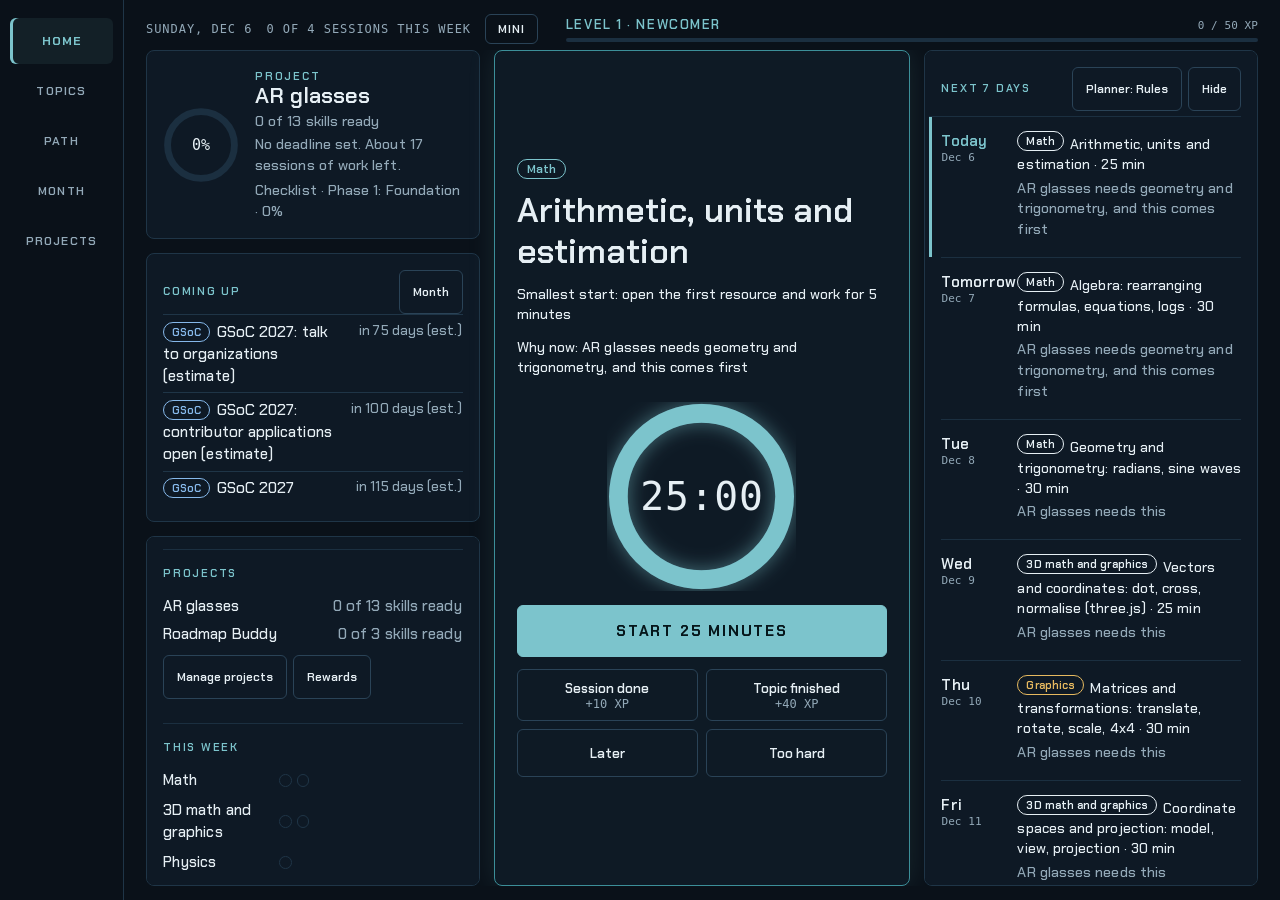
==== public/index.html @ 9a9ff7ab "Layout Update" ====
<!doctype html>
<html lang="en">
<head>
<meta charset="utf-8">
<meta name="viewport" content="width=device-width, initial-scale=1, viewport-fit=cover">
<meta name="theme-color" content="#101a22">
<link rel="manifest" href="manifest.json">
<link rel="icon" href="icon.svg">
<title>Roadmap Buddy</title>
<style>
:root{--bg:#eef2f4;--ink:#14202b;--mute:#5d6f7c;--line:#cfd9df;--accent:#1f6f78;--accent-ink:#fff;--track:#d9e3e8;--card:#f8fafb;color-scheme:light}
@media (prefers-color-scheme:dark){:root:not([data-theme="light"]){--bg:#101a22;--ink:#e6edf1;--mute:#8fa2b0;--line:#2a3b49;--accent:#7cc4cc;--accent-ink:#0b1318;--track:#223240;--card:#15212b;color-scheme:dark}}
*{box-sizing:border-box}
[hidden]{display:none!important}
html,body{height:100%;margin:0}
body{background:var(--bg);color:var(--ink);font:16px/1.45 system-ui,-apple-system,"Segoe UI",Roboto,sans-serif;padding:env(safe-area-inset-top,0) 0 env(safe-area-inset-bottom,0)}
main{max-width:30rem;margin:0 auto;padding:1rem 1.25rem 6rem;display:flex;flex-direction:column;min-height:100%}
.top{display:flex;justify-content:space-between;align-items:baseline;color:var(--mute);font-size:.9rem}
.muted{color:var(--mute)}
.bar{height:.55rem;border-radius:1rem;background:var(--track);overflow:hidden}
.bar i{display:block;height:100%;background:var(--accent);border-radius:1rem;transition:width .6s ease}
.hud{margin:.6rem 0 .2rem}
.hl{display:flex;justify-content:space-between;align-items:baseline;margin-bottom:.35rem}
.hl b{font-weight:650}
.hl span{color:var(--mute);font-size:.85rem;font-variant-numeric:tabular-nums}
.bnav{position:fixed;left:0;right:0;bottom:0;z-index:5;display:grid;grid-template-columns:repeat(5,minmax(0,1fr));gap:.2rem;padding:.4rem .5rem calc(.4rem + env(safe-area-inset-bottom,0px));background:var(--bg);border-top:1px solid var(--line)}
.bnav button{min-height:2.9rem;font-size:.78rem;padding:.4rem .1rem;border-radius:.8rem;color:var(--mute);white-space:nowrap;overflow:hidden;border-color:transparent}
.bnav button[aria-selected="true"]{background:var(--accent);color:var(--accent-ink);font-weight:600}
#v-home{flex:1;display:flex;flex-direction:column}
.goal{display:grid;grid-template-columns:auto 1fr;gap:.9rem;align-items:center}
.gring{position:relative;width:4.8rem;height:4.8rem}
.gring svg{width:100%;height:100%;transform:rotate(-90deg)}
.gring circle{fill:none;stroke-width:9}.gring .bg{stroke:var(--track)}.gring .fg{stroke:var(--accent);stroke-linecap:round}
.gring b{position:absolute;inset:0;display:grid;place-items:center;font-size:.95rem;font-variant-numeric:tabular-nums}
.goal h2{margin:0 0 .15rem;font-size:1.1rem}
.goal .sub{margin:.1rem 0}
.nx{padding:1rem}
.nx .focus{flex:none;padding:.2rem 0 0;justify-content:flex-start}
.nx h1{font-size:1.5rem}
.nx .ring{width:7rem;height:7rem;margin:0 auto 1rem}
.nx .ring .t{font-size:1.4rem}
.nx .hint{margin:0 0 .8rem}
.nx .why{margin:-.4rem 0 1rem}
.strip-h{display:flex;align-items:center;justify-content:space-between;gap:.5rem;margin-bottom:.3rem}
.strip-h h2{margin:0}
.strip-h .acts{margin:0}
.sd{display:grid;grid-template-columns:4.4rem 1fr;gap:.2rem .6rem;padding:.65rem 0;border-top:1px solid var(--line)}
.sd .dl{font-size:.82rem;color:var(--mute);font-variant-numeric:tabular-nums}
.sd .dl b{display:block;color:var(--ink);font-size:.95rem}
.sd.today .dl b{color:var(--accent)}
.sd .ev2{font-size:.88rem;margin-bottom:.15rem}
.tm{color:var(--mute);font-variant-numeric:tabular-nums;margin-right:.35rem}
.tskl{font-size:.92rem}
.sd .chip{max-width:9.5rem;overflow:hidden;text-overflow:ellipsis;white-space:nowrap}
.tskl .chip{vertical-align:-2px}
.focus{flex:1;display:flex;flex-direction:column;justify-content:center;padding:1.5rem 0}
.track{color:var(--accent);font-weight:600;margin:0 0 .5rem}
h1{font:600 1.9rem/1.2 Georgia,"Iowan Old Style","Times New Roman",serif;margin:0 0 .75rem}
h2{font-size:.95rem;font-weight:600;margin:0 0 .6rem}
.hint{color:var(--mute);margin:0 0 1.5rem}
.ring{position:relative;width:11rem;height:11rem;margin:0 auto 1.5rem}
.ring svg{width:100%;height:100%;transform:rotate(-90deg)}
.ring circle{fill:none;stroke-width:10}
.ring .bg{stroke:var(--track)}
.ring .fg{stroke:var(--accent);stroke-linecap:round;transition:stroke-dashoffset 1s linear}
.ring .t{position:absolute;inset:0;display:grid;place-items:center;font:600 2rem system-ui,sans-serif;font-variant-numeric:tabular-nums}
button{font:inherit;color:var(--ink);background:transparent;border:1.5px solid var(--line);border-radius:.9rem;padding:.8rem 1rem;min-height:3rem;cursor:pointer}
button:focus-visible,summary:focus-visible{outline:3px solid var(--accent);outline-offset:2px}
button.main{background:var(--accent);color:var(--accent-ink);border-color:var(--accent);font-weight:600;width:100%;font-size:1.1rem;min-height:3.4rem}
button small{display:block;font-size:.75rem;color:var(--mute)}
.row{display:grid;grid-template-columns:1fr 1fr;gap:.5rem;margin-top:.75rem}
.why{color:var(--mute);font-size:.9rem;margin:-.9rem 0 1.25rem}
.proj,.week{border-top:1px solid var(--line);padding:1rem 0;margin-top:.5rem}
.p-row{display:flex;justify-content:space-between;gap:1rem;padding:.2rem 0;font-size:.95rem}
.p-row span:last-child{color:var(--mute)}
.t-row{display:flex;align-items:center;gap:.75rem;padding:.25rem 0}
.t-row .n{width:6.5rem;font-size:.95rem}
.dots{display:flex;gap:.3rem}
.dot{width:.8rem;height:.8rem;border-radius:50%;border:1.5px solid var(--line)}
.dot.on{background:var(--accent);border-color:var(--accent)}
.foot{display:flex;gap:.5rem;margin-top:1.25rem}
.foot button{flex:1;font-size:.85rem;min-height:2.5rem;color:var(--mute)}
.msg{color:var(--mute);text-align:center;padding:1rem}
/* roadmap */
.jour{background:var(--card);border:1px solid var(--line);border-radius:1rem;padding:1rem;margin:.4rem 0 .8rem}
.jour p{margin:.1rem 0 .6rem}
details.lad{border:1px solid var(--line);border-radius:1rem;margin:.5rem 0;background:var(--card)}
details.lad summary{list-style:none;cursor:pointer;padding:.8rem 1rem;display:grid;grid-template-columns:1fr auto;gap:.3rem .75rem;align-items:center;min-height:3rem}
details.lad summary::-webkit-details-marker{display:none}
details.lad summary .bar{grid-column:1/3}
.ln{font-weight:600}
.lc{color:var(--mute);font-size:.85rem;font-variant-numeric:tabular-nums}
.tp{display:grid;grid-template-columns:1.4rem 1fr;gap:.2rem .5rem;padding:.65rem 1rem;border-top:1px solid var(--line)}
.tp .ic{color:var(--mute);text-align:center}
.tp.done .ic,.tp.ready .ic{color:var(--accent);font-weight:700}
.tp.done .tt{color:var(--mute);text-decoration:line-through}
.tp.locked{opacity:.75}
.tt{font-size:.95rem}
.sub{font-size:.8rem;color:var(--mute)}
.acts{display:flex;gap:.4rem;margin-top:.4rem}
.mini{min-height:2.75rem;padding:.3rem .8rem;font-size:.85rem;border-radius:.7rem}
.mini.go{background:var(--accent);color:var(--accent-ink);border-color:var(--accent);font-weight:600}
/* rewards */
.card{background:var(--card);border:1px solid var(--line);border-radius:1rem;padding:1rem;margin:.5rem 0}
.big{font:600 2.2rem/1.1 Georgia,"Times New Roman",serif}
.stats{display:grid;grid-template-columns:repeat(3,1fr);gap:.5rem;text-align:center}
.stats b{display:block;font-size:1.4rem;font-variant-numeric:tabular-nums}
.stats span{font-size:.8rem;color:var(--mute)}
.badges{list-style:none;margin:0;padding:0;display:grid;grid-template-columns:1fr 1fr;gap:.5rem}
.badges li{border:1.5px solid var(--line);border-radius:.9rem;padding:.7rem .8rem;font-size:.9rem;background:var(--card)}
.badges li b{display:block;font-size:.92rem}
.badges li span{color:var(--mute);font-size:.78rem}
.badges li.on{border-color:var(--accent)}
.badges li.on b::before{content:"\2713  ";color:var(--accent)}
.badges li.off{opacity:.65}
#toast{position:fixed;left:50%;bottom:calc(5rem + env(safe-area-inset-bottom,0px));transform:translate(-50%,2rem);max-width:min(26rem,92vw);background:var(--ink);color:var(--bg);padding:.8rem 1.1rem;border-radius:.9rem;font-size:.92rem;opacity:0;pointer-events:none;transition:opacity .3s,transform .3s;text-align:center}
#toast.show{opacity:1;transform:translate(-50%,0)}
/* path */
:root{--c-sys:#2a6db5;--c-gfx:#a86a00;--c-sec:#b83a2c;--c-ai:#8a3fa8}
@media (prefers-color-scheme:dark){:root:not([data-theme="light"]){--c-sys:#86b8ea;--c-gfx:#e6b95f;--c-sec:#f2958a;--c-ai:#cfa3e6}}
.chip{display:inline-block;font-size:.72rem;font-weight:600;padding:.05rem .45rem;border-radius:.6rem;border:1px solid currentColor;margin-right:.4rem;vertical-align:1px}
.c-sys{color:var(--c-sys)}.c-gfx{color:var(--c-gfx)}.c-sec{color:var(--c-sec)}.c-ai{color:var(--c-ai)}
.tracks{display:grid;grid-template-columns:1fr 1fr;gap:.5rem;margin:.5rem 0}
.tk{border:1px solid var(--line);border-left-width:4px;border-radius:.9rem;padding:.65rem .75rem;background:var(--card);display:flex;flex-direction:column;gap:.25rem}
.tk b{font-size:.95rem}
.tk span{font-size:.78rem}
.t-sys{border-left-color:var(--c-sys)}.t-gfx{border-left-color:var(--c-gfx)}.t-sec{border-left-color:var(--c-sec)}.t-ai{border-left-color:var(--c-ai)}
.core{text-align:center;font-weight:600;border:1.5px dashed var(--accent);border-radius:.9rem;padding:.7rem;margin:.1rem 0 .9rem;font-size:.92rem}
.stb{margin:.1rem 1rem .6rem;font-size:.88rem}
.sec-h{font-size:.72rem;letter-spacing:.06em;text-transform:uppercase;color:var(--mute);padding:.6rem 1rem .2rem;border-top:1px solid var(--line)}
.tp.ms .ic{color:var(--mute)}
.tp.ms.done .ic{color:var(--accent);font-weight:700}
.cal .p-row{padding:.5rem 1rem;border-top:1px solid var(--line)}
.note{font-size:.82rem;margin:.5rem .2rem}
.card{border:1.5px solid var(--line);border-radius:1rem;padding:1rem;margin:.75rem 0}
.card h3{margin:0 0 .3rem;font-size:1.05rem}
.sub{color:var(--mute);font-size:.9rem;margin:.2rem 0}
.prow{display:flex;flex-wrap:wrap;gap:.5rem;margin-top:.75rem}
.prow button{flex:1;min-width:5.5rem;min-height:2.6rem;font-size:.9rem}
.pills{display:flex;flex-wrap:wrap;gap:.4rem;margin:.4rem 0}
.pill{min-height:2.2rem;padding:.3rem .7rem;font-size:.85rem;border-radius:999px}
.pill.on{background:var(--accent);color:var(--accent-ink);border-color:var(--accent)}
#v-projects label{display:block;margin:.6rem 0;font-size:.9rem;color:var(--mute)}
#v-projects input,#v-projects select,#v-projects textarea{display:block;width:100%;font:inherit;color:var(--ink);background:transparent;border:1.5px solid var(--line);border-radius:.7rem;padding:.6rem .7rem;margin-top:.25rem}
#v-projects button.main{margin-top:.75rem}
/* calendar */
.k-deadline{color:var(--accent)}.k-milestone,.k-personal{color:var(--mute)}.k-hackathon{color:var(--c-gfx)}.k-ctf{color:var(--c-sec)}.k-contest{color:var(--c-ai)}.k-gsoc,.k-internship{color:var(--c-sys)}
.calh{display:grid;grid-template-columns:auto 1fr auto auto;gap:.35rem;align-items:center;margin:.4rem 0 .6rem}
.calh h2{margin:0;text-align:center;font-size:.95rem}
.calh .mini{min-width:2.75rem}
.cal-g{display:grid;grid-template-columns:repeat(7,minmax(0,1fr));gap:2px}
.cal-w{text-align:center;font-size:.7rem;color:var(--mute);padding:.2rem 0}
.cd{min-height:2.9rem;padding:.2rem 0;border-radius:.6rem;border:1.5px solid transparent;display:flex;flex-direction:column;align-items:center;gap:.15rem;background:transparent}
.cd[aria-pressed="true"]{border-color:var(--accent);background:var(--card)}
.cd .dn{display:grid;place-items:center;width:1.6rem;height:1.6rem;border-radius:50%;font-size:.85rem;font-variant-numeric:tabular-nums}
.cd.today .dn{background:var(--accent);color:var(--accent-ink);font-weight:600}
.kds{display:flex;gap:2px;min-height:.4rem}
.kd{width:.4rem;height:.4rem;border-radius:50%;background:currentColor;display:block}
.legend{margin:.6rem 0 0}
.ev{border-top:1px solid var(--line);padding:.7rem 0}
.ev .tt{font-size:.95rem}
.ev .acts{flex-wrap:wrap}
details.evn{margin-top:.2rem;font-size:.82rem;color:var(--mute)}
details.evn summary{cursor:pointer;min-height:1.6rem}
#v-calendar label{display:block;margin:.6rem 0;font-size:.9rem;color:var(--mute)}
#v-calendar input,#v-calendar select,#v-calendar textarea{display:block;width:100%;font:inherit;color:var(--ink);background:transparent;border:1.5px solid var(--line);border-radius:.7rem;padding:.6rem .7rem;margin-top:.25rem}
#v-calendar button.main{margin-top:.75rem}
@media (prefers-reduced-motion:reduce){.ring .fg,.bar i,#toast{transition:none}}
/* skin v3: colour, depth, tiles, icons */
:root{--bg:#e8eff2;--card:#fff;--warm:#e0902f;--sh:0 1px 2px rgba(20,32,43,.06),0 10px 28px -14px rgba(20,32,43,.3)}
@media (prefers-color-scheme:dark){:root:not([data-theme="light"]){--bg:#0d1620;--card:#16232e;--line:#2a3d4c;--warm:#f0b866;--sh:0 1px 2px rgba(0,0,0,.4),0 12px 30px -14px rgba(0,0,0,.75)}}
body{background:radial-gradient(120% 55% at 50% -8%,color-mix(in srgb,var(--accent) 16%,transparent),transparent 62%) fixed,var(--bg)}
.card,details.lad,.jour,.tk{background:var(--card);border:1px solid var(--line);border-radius:1.25rem;box-shadow:var(--sh)}
.card{padding:1.1rem;margin:.7rem 0}
.hud{background:var(--card);border:1px solid var(--line);border-radius:1rem;padding:.7rem .9rem;box-shadow:var(--sh)}
.bar{height:.6rem}.bar i{background:linear-gradient(90deg,var(--accent),var(--warm))}
.top{font-size:.85rem;letter-spacing:.01em}
.goal{padding:1.1rem}
.goal .gring .fg{filter:drop-shadow(0 0 4px color-mix(in srgb,var(--accent) 55%,transparent))}
.goal h2{font-size:1.15rem}
.nx{background:linear-gradient(180deg,color-mix(in srgb,var(--accent) 11%,var(--card)),var(--card) 55%);border-color:color-mix(in srgb,var(--accent) 35%,var(--line))}
.track{display:inline-block;font-size:.72rem;letter-spacing:.06em;text-transform:uppercase;background:color-mix(in srgb,var(--accent) 14%,transparent);padding:.25rem .65rem;border-radius:999px;margin:0 0 .7rem}
.nx h1{font-size:1.55rem}
.nx .ring .fg{filter:drop-shadow(0 0 5px color-mix(in srgb,var(--accent) 50%,transparent))}
.ring .t{font-size:2.2rem;letter-spacing:-.01em}
.nx .why{background:color-mix(in srgb,var(--warm) 12%,transparent);border-radius:.7rem;padding:.45rem .7rem;color:var(--ink);margin:0 0 1.1rem}
button{background:color-mix(in srgb,var(--ink) 4%,var(--card));border-color:var(--line)}
button.main{background:linear-gradient(180deg,color-mix(in srgb,var(--accent) 88%,#fff),var(--accent));box-shadow:0 8px 18px -8px color-mix(in srgb,var(--accent) 80%,transparent);border-color:transparent}
.mini.go{background:var(--accent)}
#rst{margin-top:.5rem;width:100%;min-height:2.4rem;color:var(--mute)}
.row button{border-radius:1rem;min-height:3.6rem}
.row #ok{background:color-mix(in srgb,var(--accent) 12%,var(--card));border-color:color-mix(in srgb,var(--accent) 40%,var(--line))}
.chip{background:color-mix(in srgb,currentColor 13%,transparent);border-color:transparent}
.sd{border-top:0;margin:.2rem 0;padding:.6rem .7rem;border-radius:.9rem;background:color-mix(in srgb,var(--ink) 3%,transparent)}
.sd.today{background:color-mix(in srgb,var(--accent) 12%,transparent)}
.tp{border-top-color:color-mix(in srgb,var(--line) 70%,transparent)}
details.lad summary{padding:.9rem 1.1rem}
.bnav{background:color-mix(in srgb,var(--bg) 82%,transparent);backdrop-filter:blur(14px);-webkit-backdrop-filter:blur(14px);border-top:1px solid var(--line);padding:.35rem .5rem calc(.35rem + env(safe-area-inset-bottom,0px))}
.bnav button{display:flex;flex-direction:column;align-items:center;justify-content:center;gap:.15rem;min-height:3.3rem;font-size:.7rem;background:transparent;border-color:transparent;border-radius:1rem}
.bnav svg{width:1.35rem;height:1.35rem;fill:none;stroke:currentColor;stroke-width:1.8;stroke-linecap:round;stroke-linejoin:round}
.bnav button[aria-selected="true"]{background:color-mix(in srgb,var(--accent) 16%,transparent);color:var(--accent);font-weight:650}
@media (prefers-reduced-motion:no-preference){button{transition:transform .12s ease,background .2s}button:active{transform:scale(.97)}}
@media (max-width:24rem){.bnav button{font-size:.66rem}}
.sd{grid-template-columns:5rem 1fr}
</style>
</head>
<body>
<main>
  <div class="top"><span id="date"></span><span id="count"></span></div>
  <section class="hud" aria-label="Level and XP">
    <div class="hl"><b id="lv"></b><span id="xp"></span></div>
    <div class="bar"><i id="xpb" style="width:0"></i></div>
  </section>
  <div id="v-home" role="tabpanel">
    <section class="card goal" id="goal" aria-label="Goal"></section>
    <section class="card nx" aria-label="Next step"><div class="focus" id="focus" aria-live="polite"></div></section>
    <section class="card" id="strip" aria-label="Next 7 days"></section>
    <details class="lad" id="more">
      <summary><span class="ln">Projects, this week and tools</span><span class="lc">open</span></summary>
      <div style="padding:0 1rem 1rem">
        <section class="proj"><h2>Projects</h2><div id="proj"></div><div class="acts"><button class="mini" id="goProj">Manage projects</button></div></section>
        <section class="week"><h2>This week</h2><div id="week"></div>
          <div class="foot"><button id="copy">Copy dev log</button><button id="reset">Reset data</button></div>
        </section>
      </div>
    </details>
  </div>
  <div id="v-projects" role="tabpanel" hidden></div>
  <div id="v-calendar" role="tabpanel" hidden></div>
  <div id="v-path" role="tabpanel" hidden></div>
  <div id="v-roadmap" role="tabpanel" hidden></div>
  <div id="v-rewards" role="tabpanel" hidden></div>
</main>
<nav class="bnav" role="tablist" aria-label="Views">
  <button role="tab" data-v="home" aria-selected="true"><svg viewBox="0 0 24 24" aria-hidden="true"><path d="M3 10.5 12 3l9 7.5V20a1 1 0 0 1-1 1h-5v-6H9v6H4a1 1 0 0 1-1-1z"/></svg><span>Home</span></button>
  <button role="tab" data-v="roadmap" aria-selected="false"><svg viewBox="0 0 24 24" aria-hidden="true"><path d="M8 6h13M8 12h13M8 18h13M3 6h.01M3 12h.01M3 18h.01"/></svg><span>Topics</span></button>
  <button role="tab" data-v="path" aria-selected="false"><svg viewBox="0 0 24 24" aria-hidden="true"><path d="M4 22V4M4 4h13l-2 4 2 4H4"/></svg><span>Path</span></button>
  <button role="tab" data-v="calendar" aria-selected="false"><svg viewBox="0 0 24 24" aria-hidden="true"><path d="M3 5h18v16H3zM3 10h18M8 3v4M16 3v4"/></svg><span>Month</span></button>
  <button role="tab" data-v="rewards" aria-selected="false"><svg viewBox="0 0 24 24" aria-hidden="true"><path d="M12 3l2.7 5.6 6.1.9-4.4 4.3 1 6.1L12 17l-5.4 2.9 1-6.1L3.2 9.5l6.1-.9z"/></svg><span>Rewards</span></button>
</nav>
<div id="toast" role="status" aria-live="polite"></div>
<script>
const KEY='buddy.v2', DAY=864e5, FILES=['data/skills.json','data/projects.json','data/events.json'];
const GOAL=4;                                   // sessions per week that count as a goal week
const XP={session:10,tiny:5,topic:40};
const TITLES=['Newcomer','Apprentice','Builder','Maker','Engineer','Architect','Master'];
let D=null, P=null, S=load(), cur=null, timer=null, idx={}, msIdx={}, view='home', openL=new Set(), openS=null, toastT=null, trOf={};

function blank(){return{done:{},later:{},last:{},log:[],pin:null,badges:{},lvl:1,ms:{},projects:[],focus:null,events:[],evDate:{},planner:'rules',hideStrip:false,goal:null,tm:null}}
function load(){try{return Object.assign(blank(),JSON.parse(localStorage.getItem(KEY)||'{}'))}catch(e){return blank()}}
function save(){try{localStorage.setItem(KEY,JSON.stringify(S))}catch(e){}}
const $=id=>document.getElementById(id);
function el(t,c,x){const e=document.createElement(t);if(c)e.className=c;if(x!=null)e.textContent=x;return e}
function bar(f){const b=el('div','bar'),i=el('i');i.style.width=Math.round(Math.max(0,Math.min(1,f))*100)+'%';b.append(i);return b}
const isDone=id=>!!S.done[id];
const ready=n=>(n.needs||[]).every(isDone);
function build(){idx={};for(const l of D.ladders)for(const n of l.nodes){n.lad=l;idx[n.id]=n}
  msIdx={};if(P)for(const m of P.milestones)msIdx[m.id]=m;trOf={};if(P)for(const st of P.stages)for(const t of st.topics)trOf[t.id]=t.tr}

/* ---------- weeks ---------- */
function wkStart(ts){const d=new Date(ts);d.setHours(0,0,0,0);d.setDate(d.getDate()-(d.getDay()+6)%7);return d.getTime()}
const weekStart=()=>wkStart(Date.now());
function prevWeek(w){const d=new Date(w);d.setDate(d.getDate()-7);return d.getTime()}
function weekCount(lid){const w=weekStart();return S.log.filter(l=>l.lad===lid&&l.ts>=w).length}
function closure(id,seen=new Set()){if(seen.has(id)||!idx[id])return seen;seen.add(id);(idx[id].needs||[]).forEach(p=>closure(p,seen));return seen}
function firstOpen(lad){return lad.nodes.find(n=>!isDone(n.id)&&ready(n)&&!(S.later[n.id]>Date.now()))}

/* ---------- gamification (all derived from the log, nothing extra to lose) ---------- */
function stats(){
  let xp=0,tiny=0,topics=0;const lads=new Set(),weeks={};
  for(const l of S.log){
    xp+=l.k==='topic'?XP.topic:l.k==='tiny'?XP.tiny:XP.session;
    if(l.k==='topic')topics++;
    if(l.k==='tiny')tiny++;
    lads.add(l.lad);
    const w=wkStart(l.ts);weeks[w]=(weeks[w]||0)+1;
  }
  let msDone=0;for(const id in S.ms){if(msIdx[id]){xp+=msIdx[id].xp;msDone++}}   // milestone XP is derived too
  const lvl=Math.floor(Math.sqrt(xp/50))+1, base=50*(lvl-1)**2, next=50*lvl**2;
  let w=weekStart(),streak=0;
  if((weeks[w]||0)>=GOAL)streak=1;           // this week counts once reached; missing it so far breaks nothing
  w=prevWeek(w);
  while((weeks[w]||0)>=GOAL){streak++;w=prevWeek(w)}
  return{xp,lvl,base,next,frac:(xp-base)/(next-base),sess:S.log.length,tiny,topics,msDone,ladsUsed:lads.size,
    goalWeeks:Object.values(weeks).filter(v=>v>=GOAL).length,streak,thisWeek:weeks[weekStart()]||0};
}
const title=l=>TITLES[Math.min(l-1,TITLES.length-1)];
function allBadges(){
  const B=[
    {id:'first',n:'First step',d:'Log your first session',f:s=>s.sess>=1},
    {id:'tiny',n:'Small start counts',d:'Finish a 5-minute tiny step',f:s=>s.tiny>=1},
    {id:'s10',n:'Ten sessions',d:'Log 10 sessions',f:s=>s.sess>=10},
    {id:'s50',n:'Fifty sessions',d:'Log 50 sessions',f:s=>s.sess>=50},
    {id:'t1',n:'Topic cleared',d:'Finish a topic',f:s=>s.topics>=1},
    {id:'t10',n:'Ten topics',d:'Finish 10 topics',f:s=>s.topics>=10},
    {id:'t25',n:'Twenty-five topics',d:'Finish 25 topics',f:s=>s.topics>=25},
    {id:'wk1',n:'Goal week',d:'Log '+GOAL+' sessions in one week',f:s=>s.goalWeeks>=1},
    {id:'wk4',n:'Four in a row',d:'Hit the weekly goal 4 weeks running',f:s=>s.streak>=4},
    {id:'explore',n:'Explorer',d:'Log sessions in 5 different ladders',f:s=>s.ladsUsed>=5}
  ];
  for(const l of D.ladders)B.push({id:'mast-'+l.id,n:l.name+' mastered',d:'Finish every topic in '+l.name,f:()=>l.nodes.every(n=>isDone(n.id))});
  if(P){
    B.push({id:'ms1',n:'First milestone',d:'Claim a milestone on the Path',f:s=>s.msDone>=1});
    B.push({id:'ms10',n:'Ten milestones',d:'Claim 10 milestones',f:s=>s.msDone>=10});
    B.push({id:'conv',n:'Converger',d:'Finish a quest in all four tracks',f:()=>P.tracks.every(t=>P.stages.some(s=>s.topics.some(x=>x.tr===t.id&&isDone(x.id))))});
    for(const s of P.stages)B.push({id:'stage-'+s.id,n:s.name+' cleared',d:'Finish every quest in '+s.name,f:()=>s.topics.every(t=>isDone(t.id))});
    for(const m of P.milestones)if(m.boss){const sg=P.stages.find(x=>x.id===m.stage);B.push({id:'boss-'+m.id,n:'Boss beaten: '+(sg?sg.name:m.stage),d:m.t.replace(/^Boss: /,''),f:()=>!!S.ms[m.id]})}
  }
  return B;
}
// Awards new badges and level-ups. silent=true on first load so old progress does not pop toasts.
function check(silent){
  const st=stats(),msgs=[];let changed=false;
  const fresh=allBadges().filter(b=>b.f(st)&&!S.badges[b.id]);
  for(const b of fresh){S.badges[b.id]=Date.now();changed=true}
  if(st.lvl>S.lvl){if(!silent)msgs.push('Level up! Level '+st.lvl+', '+title(st.lvl));S.lvl=st.lvl;changed=true}
  if(!silent&&fresh.length)msgs.push('Badge: '+fresh.map(b=>b.n).join(', '));
  if(changed)save();
  if(msgs.length)toast(msgs.join('  ·  '));
}
function toast(m){const t=$('toast');t.textContent=m;t.classList.add('show');clearTimeout(toastT);toastT=setTimeout(()=>t.classList.remove('show'),4000)}

/* ---------- planner ---------- */
// Sums three pressures per task: project need, event deadline, ladder floor (nothing starves).
function pick(o){
  o=o||{};const now=Date.now(), sc={}, why={};
  if(S.pin&&idx[S.pin]&&!isDone(S.pin)&&ready(idx[S.pin])){const n=idx[S.pin];return{n,lad:n.lad,why:'You chose this from the roadmap'}}
  const add=(id,s,w)=>{sc[id]=(sc[id]||0)+s;(why[id]=why[id]||[]).push([s,w])};
  const fp=focusP();
  for(const p of allProjects()){   // file projects and projects made in the app; their skills and whole ladders both pull
    if(p.status==='paused')continue;
    const f=fp?(fp.id===p.id?1:.25):1, best={};
    needsOf(p).forEach((nid,i)=>{
      if(isDone(nid)||!idx[nid])return;
      const base=p.priority*p.priority*Math.max(10-i,2);
      for(const c of closure(nid)){
        if(isDone(c)||!ready(idx[c]))continue;
        const s=c===nid?base:base*.9;
        if(!best[c]||best[c].s<s)best[c]={s,w:c===nid?p.name+' needs this':p.name+' needs '+short(idx[nid]).toLowerCase()+', and this comes first'};
      }
    });
    for(const c in best)add(c,best[c].s*f,best[c].w);
  }
  for(const p of S.projects){   // tasks of projects made in the app
    if(p.status==='paused')continue;
    const f=fp?(fp.id===p.id?1:.25):1, t=ptNodes(p).find(n=>!isDone(n.id)&&!(S.later[n.id]>now));
    if(!t)continue;
    const dl=daysTo(p.deadline);
    add(t.id,p.priority*p.priority*12*f+(dl!=null?Math.max(0,20-dl)*.5*f:0),p.name+(fp&&fp.id===p.id?' is your focus project':' is one of your projects')+(dl!=null?(dl>=0?', due in '+dl+' days':', past its date'):''));
  }
  for(const e of D.events){
    const ed=evDate(e);if(!ed)continue;
    const days=Math.max((new Date(ed)-now)/DAY,3);
    if(days>180)continue;
    const u=(e.weight||0)*300/days;if(!u)continue;
    for(const t of (e.prep||[])){
      const ids=idx[t]?[t]:[(D.ladders.find(l=>l.id===t)||{nodes:[]}).nodes.find(n=>!isDone(n.id)&&ready(n))?.id].filter(Boolean);
      for(const nid of ids)for(const c of closure(nid))if(!isDone(c)&&ready(idx[c]))add(c,u,e.name+' in '+Math.round(days)+' days');
    }
  }
  for(const l of D.ladders){
    const n=firstOpen(l);if(!n)continue;
    const gap=Math.max(0,(l.floor-weekCount(l.id))/l.floor);
    const idle=Math.min((now-(S.last[l.id]||0))/DAY,7);
    add(n.id,gap*6+idle*.4,'keeps '+l.name+' moving this week');
  }
  let best=null;
  for(const id in sc){
    if(S.later[id]>now)continue;
    const cn=idx[id]||PT[id];if(o.maxMin&&cn&&(cn.min||25)>o.maxMin)continue;
    if(!best||sc[id]>best.s)best={id,s:sc[id]};
  }
  if(!best)return null;
  const n=idx[best.id]||PT[best.id], reasons=why[best.id].sort((a,b)=>b[0]-a[0]).slice(0,2).map(r=>r[1]);
  return {n,lad:n.lad,why:reasons.join('; ')};
}

/* ---------- rendering ---------- */
function renderHud(){
  const st=stats();
  $('date').textContent=new Date().toLocaleDateString(undefined,{weekday:'long',day:'numeric',month:'short'});
  $('count').textContent=st.thisWeek+' of '+GOAL+' sessions this week';
  $('lv').textContent='Level '+st.lvl+' · '+title(st.lvl);
  $('xp').textContent=(st.xp-st.base)+' / '+(st.next-st.base)+' XP';
  $('xpb').style.width=Math.round(st.frac*100)+'%';
}
function render(){
  if(!D)return;
  const f=$('focus');f.textContent='';
  cur=pickToday();
  if(!cur){f.innerHTML='<p class="msg">Nothing is ready. Everything is done or snoozed. Add skills in skills.json.</p>'}
  else{
    const n=cur.n, lad=cur.lad||n.lad||{id:'misc',name:'Next step'}, mins=n.min||25;
    f.innerHTML=`<p class="track"></p><h1></h1><p class="hint"></p><p class="why"></p>
    <div class="ring"><svg viewBox="0 0 100 100"><circle class="bg" cx="50" cy="50" r="44"/><circle class="fg" id="fg" cx="50" cy="50" r="44" stroke-dasharray="276.46" stroke-dashoffset="0"/></svg><div class="t" id="clock"></div></div>
    <button class="main" id="go">Start ${mins} minutes</button>
    <button class="mini" id="rst" hidden>Start over</button>
    <div class="row"><button id="ok">Session done<small>+${XP.session} XP</small></button><button id="fin">Topic finished<small>+${XP.topic} XP</small></button><button id="later">Later</button><button id="hard">Too hard</button></div>`;
    f.querySelector('.track').textContent=lad.name+(n.pt?' · project task':lad.sample?' (sample tasks)':'');
    f.querySelector('h1').textContent=n.t;
    f.querySelector('.hint').textContent='Smallest start: '+(n.tiny||'open the first resource and work for 5 minutes');
    f.querySelector('.why').textContent='Why now: '+cur.why;
    timerUI(n.id,mins*60);
    if(n.pt)$('fin').firstChild.textContent='Task finished';
    $('go').onclick=()=>timerGo(n.id,mins*60);
    $('ok').onclick=()=>finish('session');
    $('fin').onclick=()=>finish('topic');
    $('later').onclick=()=>{S.later[n.id]=Date.now()+DAY;if(S.pin===n.id)S.pin=null;S.tm=null;save();stop();render()};
    $('hard').onclick=()=>{stop();S.tm=null;save();$('go').textContent='Start 5 minutes';$('go').onclick=()=>timerGo(n.id,300);setClock(300,300);$('rst').hidden=true;
      $('ok').textContent='Tiny step done · +'+XP.tiny+' XP';$('ok').onclick=()=>finish('tiny');$('fin').style.display='none'};
  }
  const pj=$('proj');pj.textContent='';
  for(const p of allProjects()){
    const pr=projProg(p),r=el('div','p-row');
    r.append(el('span',null,p.name+(S.focus===p.id?' ★':'')+(p.status==='paused'?' (paused)':'')),el('span',null,pr.d+' of '+pr.tot+' '+pr.unit));
    pj.appendChild(r);
  }
  const wk=$('week');wk.textContent='';
  for(const l of D.ladders){
    const c=weekCount(l.id),r=el('div','t-row');
    r.append(el('span','n',l.name));
    const d=el('span','dots');
    for(let i=0;i<l.floor;i++)d.appendChild(el('span','dot'+(i<c?' on':'')));
    r.append(d);wk.appendChild(r);
  }
  renderGoal();renderStrip();
}
function short(n){const a=n.t.split(':')[0];if(!/^(Stage|Phase) \d+/.test(a))return a;const b=(n.t.split(':')[1]||a).trim();return b.length>42?b.slice(0,40)+'…':b}
function trChip(id){const t=P&&P.tracks.find(x=>x.id===id);return el('span','chip c-'+id,t?t.name:id)}
function topicRow(n,o){
  o=o||{};
  const st=isDone(n.id)?'done':ready(n)?'ready':'locked';
  const r=el('div','tp '+st);
  r.append(el('span','ic',st==='done'?'✓':st==='ready'?'●':'○'));
  const b=el('div','tb');
  b.append(el('div','tt',n.t));
  const unmet=(n.needs||[]).filter(x=>!isDone(x)).map(x=>idx[x]?short(idx[x]):x);
  const sub=el('div','sub');
  if(o.tr)sub.append(trChip(o.tr));
  sub.append(document.createTextNode(st==='locked'?'Needs: '+unmet.join(', '):(n.min||25)+' min'+(st==='done'?' · done':'')));
  b.append(sub);
  if(o.res)b.append(el('div','sub','Study: '+o.res));
  if(st==='ready'){
    const a=el('div','acts');
    const go=el('button','mini go','Do now');go.onclick=()=>{S.pin=n.id;save();setView('today');render()};
    const dn=el('button','mini','Mark done');dn.setAttribute('aria-label','Mark '+n.t+' as already done');
    dn.onclick=()=>{S.done[n.id]=Date.now();if(S.pin===n.id)S.pin=null;save();check(true);renderAll()};
    a.append(go,dn);b.append(a);
  }else if(st==='done'){
    const a=el('div','acts'),u=el('button','mini','Undo');u.setAttribute('aria-label','Mark '+n.t+' as not done');
    u.onclick=()=>{delete S.done[n.id];save();renderAll()};a.append(u);b.append(a);
  }
  r.append(b);return r;
}
function renderRoadmap(){
  const root=$('v-roadmap');root.textContent='';
  const all=D.ladders.flatMap(l=>l.nodes), d=all.filter(n=>isDone(n.id)).length;
  const j=el('div','jour');
  j.append(el('h2',null,'The whole journey'),
    el('p','muted',d+' of '+all.length+' topics done · '+Math.round(100*d/all.length)+'%  ·  '+D.ladders.length+' ladders, no deadlines, just order'),
    bar(d/all.length));
  root.append(j);
  for(const l of D.ladders){
    const nd=l.nodes.filter(n=>isDone(n.id)).length;
    const det=el('details','lad');det.open=openL.has(l.id);
    det.addEventListener('toggle',()=>{det.open?openL.add(l.id):openL.delete(l.id)});
    const sm=el('summary');sm.append(el('span','ln',l.name),el('span','lc',nd+' / '+l.nodes.length),bar(nd/l.nodes.length));
    det.append(sm);
    for(const n of l.nodes)det.append(topicRow(n));
    root.append(det);
  }
}
/* ---------- path: the whole six-stage picture, no years ---------- */
function stageStats(s){
  const q=s.topics.length,qd=s.topics.filter(t=>isDone(t.id)).length;
  const ms=P.milestones.filter(m=>m.stage===s.id),md=ms.filter(m=>S.ms[m.id]).length;
  return{q,qd,ms,md,all:(qd+md)/Math.max(1,q+ms.length),need:Math.ceil(P.bossUnlock*q-1e-9)-qd};
}
function msRow(m,x){
  const on=!!S.ms[m.id],locked=!!m.boss&&!on&&x.need>0;
  const r=el('div','tp ms '+(on?'done':locked?'locked':'ready'));
  r.append(el('span','ic',on?'★':locked?'○':'☆'));
  const b=el('div','tb');
  b.append(el('div','tt',m.t));
  b.append(el('div','sub',(m.boss?'Boss':'Milestone')+' · '+m.xp+' XP'+(m.note?' · '+m.note:'')+(locked?' · unlocks after '+x.need+' more quest'+(x.need===1?'':'s')+' in this phase':'')));
  if(!locked){
    const a=el('div','acts'),bt=el('button','mini'+(on?'':' go'),on?'Undo':'Claim +'+m.xp+' XP');
    bt.setAttribute('aria-label',(on?'Unclaim: ':'Claim: ')+m.t);
    bt.onclick=()=>on?unclaim(m):claim(m);
    a.append(bt);b.append(a);
  }
  r.append(b);return r;
}
function claim(m){
  S.ms[m.id]=Date.now();save();
  const before=Object.keys(S.badges).length,lv0=S.lvl;
  check(false);
  if(Object.keys(S.badges).length===before&&S.lvl===lv0)toast('+'+m.xp+' XP · '+(m.boss?'Boss beaten':'Milestone claimed'));
  renderAll();
}
function unclaim(m){delete S.ms[m.id];save();renderAll()}
function renderPath(){
  const root=$('v-path');root.textContent='';
  if(!P){root.append(el('p','msg','Path data is missing. Check that path.json is in the repo.'));return}
  const ss=P.stages.map(s=>({s,x:stageStats(s)}));
  const q=ss.reduce((a,o)=>a+o.x.q,0),qd=ss.reduce((a,o)=>a+o.x.qd,0),m=P.milestones.length,md=ss.reduce((a,o)=>a+o.x.md,0);
  const h=el('div','jour');
  h.append(el('h2',null,P.title),el('p','muted',P.blurb),
    el('p','muted',qd+' of '+q+' quests · '+md+' of '+m+' milestones · '+Math.round(100*(qd+md)/(q+m))+'%'),bar((qd+md)/(q+m)));
  root.append(h);
  const tg=el('div','tracks');
  for(const t of P.tracks){
    const tops=P.stages.flatMap(s=>s.topics).filter(x=>x.tr===t.id),d=tops.filter(x=>isDone(x.id)).length;
    const c=el('div','tk t-'+t.id);
    c.append(el('b',null,t.name),el('span','muted',t.desc),el('span','lc',d+' / '+tops.length+' quests'),bar(tops.length?d/tops.length:0));
    tg.append(c);
  }
  root.append(tg,el('div','core','All four tracks feed one core: '+P.core));
  if(openS===null){
    const c=ss.find(o=>o.x.qd<o.x.q||o.x.md<o.x.ms.length)||ss[ss.length-1];
    openS=new Set([c.s.id]);
  }
  ss.forEach(({s,x},i)=>{
    const det=el('details','lad');det.open=openS.has(s.id);
    det.addEventListener('toggle',()=>{det.open?openS.add(s.id):openS.delete(s.id)});
    const sm=el('summary');
    sm.append(el('span','ln','Phase '+(i+1)+' · '+s.name),el('span','lc',x.qd+'/'+x.q+' quests · '+x.md+'/'+x.ms.length+' milestones'),bar(x.all));
    det.append(sm,el('p','muted stb',s.blurb),el('div','sec-h','Quests'));
    for(const t of s.topics){const n=idx[t.id];if(n)det.append(topicRow(n,t))}
    det.append(el('div','sec-h','Milestones'));
    for(const mm of x.ms)det.append(msRow(mm,x));
    root.append(det);
  });
  if(P.calendar&&P.calendar.length){
    const d=el('details','lad cal'),sm=el('summary');
    sm.append(el('span','ln','Season calendar'),el('span','lc','check each event site'));
    d.append(sm);
    for(const c of P.calendar){const r=el('div','p-row');r.append(el('span',null,c.m),el('span',null,c.t));d.append(r)}
    root.append(d);
  }
  root.append(el('p','muted note','A locked quest shows what it needs. The Topics tab lists every prerequisite. Bosses unlock at '+Math.round(P.bossUnlock*100)+'% of a phase.'));
}
function renderRewards(){
  const root=$('v-rewards');root.textContent='';
  const st=stats();
  const lv=el('div','card');
  lv.append(el('p','muted','Level'),el('div','big',String(st.lvl)),el('p',null,title(st.lvl)),bar(st.frac),
    el('p','muted',(st.next-st.xp)+' XP to level '+(st.lvl+1)+'. Session '+XP.session+' XP, tiny step '+XP.tiny+' XP, finished topic '+XP.topic+' XP.'));
  root.append(lv);
  const wk=el('div','card');
  wk.append(el('h2',null,'Weekly goal: '+GOAL+' sessions'));
  const dots=el('div','dots');for(let i=0;i<GOAL;i++)dots.append(el('span','dot'+(i<st.thisWeek?' on':'')));
  wk.append(dots,el('p','muted',st.streak?st.streak+' goal week'+(st.streak>1?'s':'')+' in a row. A slow week pauses the count; it never erases your XP or badges.':'Reach '+GOAL+' sessions this week to start a run. Missing a day costs nothing.'));
  root.append(wk);
  const sg=el('div','card stats');
  for(const [v,l] of [[st.xp,'XP'],[st.sess,'sessions'],[st.topics,'topics finished']]){const c=el('div');c.append(el('b',null,String(v)),el('span',null,l));sg.append(c)}
  root.append(sg);
  const bh=el('h2',null,'Badges');bh.style.margin='1rem 0 .5rem';root.append(bh);
  const ul=el('ul','badges');
  for(const b of allBadges()){
    const on=!!S.badges[b.id],li=el('li',on?'on':'off');
    li.append(el('b',null,b.n),el('span',null,b.d));ul.append(li);
  }
  root.append(ul);
}
/* ---------- projects made in the app (P1) ---------- */
const PT={}, TPL={
 web:['Define the scope and who it is for','Sketch the screens on paper','Build the first working version','Test it with one real person','Publish it and write a short post'],
 hardware:['Write the requirements and a parts list','Sketch the circuit or the design','Build a breadboard or CAD prototype','Test it and record measurements','Document it with photos and a README'],
 game:['Write the one-page idea','Build a playable core loop','Add one level or challenge','Playtest with a friend','Publish a build and a post'],
 security:['Pick the target or the event','Set up the lab and tools','Work through the main challenges','Write up what you learned','Publish the write-up'],
 research:['Write the question in one sentence','Read three key sources and take notes','Run the experiment or analysis','Write the first draft','Share it and ask for feedback'],
 other:['Write what done looks like','Break it into three steps','Do the first step','Review and adjust','Finish and show it']};
let pf=null;
function needsOf(p){const out=(p.needs||[]).filter(x=>idx[x]);for(const lid of p.ladders||[]){const l=D.ladders.find(x=>x.id===lid);if(l)for(const n of l.nodes)if(!out.includes(n.id))out.push(n.id)}return out}
function projProg(p){const own=!p.file,tasks=own?(p.tasks||[]):[],nd=needsOf(p),d=tasks.filter(t=>isDone('pt:'+p.id+':'+t.id)).length+nd.filter(isDone).length;return{d,tot:tasks.length+nd.length,unit:tasks.length&&nd.length?'items done':tasks.length?'tasks done':'skills ready'}}
function allProjects(){return (D?D.projects:[]).map(p=>Object.assign({status:'active'},p,{file:true})).concat(S.projects)}
function focusP(){return allProjects().find(p=>p.id===S.focus&&p.status!=='paused')||null}
function daysTo(d){if(!d)return null;const t=new Date();t.setHours(0,0,0,0);return Math.round((new Date(d+'T00:00:00')-t)/DAY)}
function ptNodes(p){return(p.tasks||[]).map(t=>{const id='pt:'+p.id+':'+t.id,n=PT[id]=PT[id]||{};return Object.assign(n,{id,t:t.t,min:t.min||25,needs:[],pt:p.id,tiny:'Open the project and work on this for 5 minutes',lad:{id:'proj',name:p.name,floor:0,nodes:[]}})})}
function openForm(p){pf=p?{id:p.id,name:p.name,goal:p.goal||'',done:p.done||'',deadline:p.deadline||'',priority:p.priority,type:p.type||'web',needs:(p.needs||[]).slice(),ladders:(p.ladders||[]).slice(),tasks:(p.tasks||[]).map(t=>t.t).join('\n')}:{id:null,name:'',goal:'',done:'',deadline:'',priority:2,type:'web',needs:[],ladders:[],tasks:''};renderProjects();window.scrollTo(0,0)}
function saveForm(){
  const f=pf;if(!f.name.trim()){toast('Give the project a name first');return}
  let p=S.projects.find(x=>x.id===f.id);
  if(!p){p={id:'u'+Date.now().toString(36),status:'active',tasks:[]};S.projects.push(p);if(!focusP())S.focus=p.id}
  const old=p.tasks||[],lines=f.tasks.split('\n').map(s=>s.trim()).filter(Boolean);
  Object.assign(p,{name:f.name.trim(),goal:f.goal.trim(),done:f.done.trim(),deadline:f.deadline||'',priority:+f.priority,type:f.type,needs:f.needs.slice(),ladders:(f.ladders||[]).slice()});
  p.tasks=lines.map((t,i)=>old.find(x=>x.t===t)||{id:'t'+Date.now().toString(36)+i,t});
  pf=null;save();renderAll();
}
function skillPicker(){
  const box=el('div'),sel=el('div','pills'),res=el('div','pills'),q=el('input'),ls=el('select');
  ls.setAttribute('aria-label','Add a whole ladder');const o0=el('option',null,'Add a whole ladder…');o0.value='';ls.append(o0);
  for(const l of D.ladders){const o=el('option',null,l.name+' ('+l.nodes.length+' topics)'+((S.ladders||[]).some(x=>x.id===l.id)?' · imported':''));o.value=l.id;ls.append(o)}
  ls.onchange=()=>{if(ls.value&&!pf.ladders.includes(ls.value))pf.ladders.push(ls.value);ls.value='';draw()};q.type='search';q.placeholder='Search topics, e.g. quaternion, I2C, pointers';
  const draw=()=>{
    sel.textContent='';res.textContent='';
    for(const lid of pf.ladders){const l=D.ladders.find(x=>x.id===lid);if(!l)continue;const b=el('button','pill on',l.name+' (all topics) ×');b.type='button';b.onclick=()=>{pf.ladders=pf.ladders.filter(x=>x!==lid);draw()};sel.append(b)}
    for(const id of pf.needs){const n=idx[id];if(!n)continue;const b=el('button','pill on',short(n)+' ×');b.type='button';b.onclick=()=>{pf.needs=pf.needs.filter(x=>x!==id);draw()};sel.append(b)}
    const s=q.value.trim().toLowerCase();if(s.length<2)return;let k=0;
    for(const l of D.ladders)for(const n of l.nodes){if(k>=8)break;if(pf.needs.includes(n.id)||!n.t.toLowerCase().includes(s))continue;const b=el('button','pill',short(n)+' · '+l.name);b.type='button';b.onclick=()=>{pf.needs.push(n.id);q.value='';draw()};res.append(b);k++}
  };
  q.oninput=draw;box.append(sel,ls,q,res);draw();return box;
}
function projectForm(){
  const f=pf,w=el('div','card');
  const inp=(label,key,type,ph)=>{const l=el('label',null,label),i=el(type==='area'?'textarea':'input');if(type!=='area')i.type=type||'text';else i.rows=6;i.value=f[key];if(ph)i.placeholder=ph;i.oninput=()=>{f[key]=i.value};l.append(i);w.append(l);return i};
  w.append(el('h3',null,f.id?'Edit project':'New project'));
  inp('Name','name','text','e.g. AR glasses');inp('One-line goal','goal','text');inp('Done looks like (the proof)','done','text','e.g. a repo with a demo video');inp('Deadline (optional)','deadline','date');
  const pl=el('label',null,'Priority'),ps=el('select');for(const [v,t] of [[3,'3 · highest'],[2,'2 · normal'],[1,'1 · low']]){const o=el('option',null,t);o.value=v;ps.append(o)}ps.value=f.priority;ps.onchange=()=>{f.priority=+ps.value};pl.append(ps);w.append(pl);
  const tl=el('label',null,'Type'),ts=el('select');for(const k of Object.keys(TPL)){const o=el('option',null,k);o.value=k;ts.append(o)}ts.value=f.type;ts.onchange=()=>{f.type=ts.value};tl.append(ts);w.append(tl);
  const ta=inp('Tasks (one per line)','tasks','area');
  const gb=el('button',null,'Fill tasks from the type');gb.type='button';gb.onclick=()=>{f.tasks=TPL[f.type].join('\n');ta.value=f.tasks};w.append(gb);
  w.append(el('p','sub','Skills this project needs (optional). The planner pulls in whatever must come first.'),skillPicker());
  const row=el('div','prow'),sv=el('button','main','Save'),cn=el('button',null,'Cancel');sv.onclick=saveForm;cn.onclick=()=>{pf=null;renderProjects()};row.append(sv,cn);w.append(row);
  return w;
}
function exportP(){
  const j=JSON.stringify({buddy:'projects',v:1,focus:S.focus,projects:S.projects,events:S.events,evDate:S.evDate,done:Object.fromEntries(Object.entries(S.done).filter(([k])=>k.startsWith('pt:')))},null,1);
  try{navigator.clipboard.writeText(j)}catch(e){}
  const a=document.createElement('a');a.href=URL.createObjectURL(new Blob([j],{type:'application/json'}));a.download='buddy-projects.json';document.body.append(a);a.click();a.remove();toast('Exported projects and events to buddy-projects.json');
}
function importP(txt){
  try{const j=JSON.parse(txt);if(!Array.isArray(j.projects))throw 0;
    for(const p of j.projects){if(!p.id||!p.name)continue;const i=S.projects.findIndex(x=>x.id===p.id);if(i<0)S.projects.push(p);else S.projects[i]=p}
    let ne=0;for(const e of Array.isArray(j.events)?j.events:[]){if(!e||!e.id||!e.name||!/^\d{4}-\d{2}-\d{2}$/.test(e.date||''))continue;const i=S.events.findIndex(x=>x.id===e.id);if(i<0)S.events.push(e);else S.events[i]=e;ne++}
    if(j.evDate&&typeof j.evDate==='object')for(const k in j.evDate)if(/^\d{4}-\d{2}-\d{2}$/.test(j.evDate[k]))S.evDate[k]=j.evDate[k];
    Object.assign(S.done,j.done||{});if(j.focus&&!focusP())S.focus=j.focus;save();renderAll();toast('Imported '+j.projects.length+' projects'+(ne?' and '+ne+' events':''));
  }catch(e){toast('That file is not a Buddy projects export')}
}
function renderProjects(){
  const v=$('v-projects');v.textContent='';
  const fp=focusP();
  v.append(el('p','hint',fp?'Focus: '+fp.name+'. Today follows it first; other projects wait.':'No focus project yet. Add one, or tap Focus on a project.'));
  if(pf){v.append(projectForm());return}
  for(const p of allProjects()){
    const own=!p.file,pr=projProg(p),tot=pr.tot,d=pr.d,dl=daysTo(p.deadline),card=el('div','card');
    card.append(el('h3',null,p.name+(S.focus===p.id?' ★':'')+(p.status==='paused'?' (paused)':'')));
    if(p.goal)card.append(el('p','sub',p.goal));
    if(p.done)card.append(el('p','sub','Done looks like: '+p.done));
    card.append(el('p','sub','Priority '+p.priority+(p.type?' · '+p.type:'')+(dl!=null?' · '+(dl>=0?'due in '+dl+' days':'past its date ('+p.deadline+')'):'')+' · '+d+' of '+tot+' '+pr.unit),bar(tot?d/tot:0));
    const row=el('div','prow'),fb=el('button',null,S.focus===p.id?'Unfocus':'Focus');fb.onclick=()=>{S.focus=S.focus===p.id?null:p.id;save();renderAll()};row.append(fb);
    if(own){
      const eb=el('button',null,'Edit'),pb=el('button',null,p.status==='paused'?'Resume':'Pause'),xb=el('button',null,'Delete');
      eb.onclick=()=>openForm(p);pb.onclick=()=>{p.status=p.status==='paused'?'active':'paused';save();renderAll()};
      xb.onclick=()=>{if(confirm('Delete '+p.name+'?')){S.projects=S.projects.filter(x=>x!==p);if(S.focus===p.id)S.focus=null;save();renderAll()}};
      row.append(eb,pb,xb);
    }
    card.append(row);v.append(card);
  }
  const add=el('button','main','Add a project');add.onclick=()=>openForm(null);v.append(add);
  const io=el('div','prow'),ex=el('button',null,'Export projects'),im=el('button',null,'Import projects'),fi=el('input');
  fi.type='file';fi.accept='application/json,.json';fi.hidden=true;ex.onclick=exportP;im.onclick=()=>fi.click();fi.onchange=()=>{const f=fi.files[0];if(f)f.text().then(importP)};
  io.append(ex,im,fi);v.append(io);
}

/* ---------- calendar (P3) ---------- */
const EVT={deadline:'Deadline',milestone:'Milestone',hackathon:'Hackathon',ctf:'CTF',contest:'Contest',gsoc:'GSoC',internship:'Internship',personal:'Personal'};
const EV_USER=Object.keys(EVT).filter(k=>k!=='deadline');
const ISO=/^\d{4}-\d{2}-\d{2}$/, TIME=/^\d{2}:\d{2}$/;
const pad2=n=>String(n).padStart(2,'0');
const ymd=d=>d.getFullYear()+'-'+pad2(d.getMonth()+1)+'-'+pad2(d.getDate());
const fmt=(s,o)=>new Date(s+'T00:00:00').toLocaleDateString(undefined,o||{day:'numeric',month:'short',year:'numeric'});
let calV=(()=>{const n=new Date();return{y:n.getFullYear(),m:n.getMonth()}})(), selDay=ymd(new Date()), ef=null, dEdit=null;
function evDate(e){return S.evDate[e.id]||e.date||''}
const endOf=it=>it.end&&it.end>=it.date?it.end:it.date;
const onDay=(items,ds)=>items.filter(it=>it.date&&it.date<=ds&&ds<=endOf(it));
function calItems(){
  const out=[];
  for(const p of allProjects())if(p.deadline)out.push({k:'deadline',name:p.name+' due',date:p.deadline,pid:p.id,paused:p.status==='paused'});
  for(const e of D.events){const mine=!!S.evDate[e.id];out.push({k:EVT[e.type]?e.type:'personal',name:e.name,date:evDate(e),fid:e.id,note:e.note,est:!!e.est&&!mine,mine,base:e.date||'',time:e.time||'',etime:e.etime||'',auto:!!e.auto})}
  for(const e of S.events)out.push({k:EVT[e.type]?e.type:'personal',name:e.name,date:e.date,end:e.end||'',time:e.time||'',etime:e.etime||'',uid:e.id,note:e.note});
  return out;
}
function when(it){
  const a=it.date,b=endOf(it),dl=daysTo(a),de=daysTo(b);
  let t=a===b?fmt(a):fmt(a,{day:'numeric',month:'short'})+' to '+fmt(b);
  if(de<0)return t+' · earlier';
  if(dl>1)return t+' · in '+dl+' days';
  if(dl===1)return t+' · tomorrow';
  return t+(a===b?' · today':' · on now');
}
function refreshToday(){if(!timer)render()}
function calRow(it){
  const r=el('div','ev'),h=el('div','tt');
  h.append(el('span','chip k-'+it.k,EVT[it.k]),document.createTextNode(it.name+(it.paused?' (paused)':'')));
  r.append(h);
  r.append(el('div','sub',it.date?when(it)+(it.time?' · '+it.time+(it.etime?'–'+it.etime:''):'')+(it.est?' · estimated':'')+(it.mine?' · your date':''):'No date yet'));
  if(it.note){const d=el('details','evn');d.append(el('summary',null,'Note'),el('div',null,it.note));r.append(d)}
  const a=el('div','acts');
  if(it.uid){
    const e=S.events.find(x=>x.id===it.uid);
    const eb=el('button','mini','Edit'),xb=el('button','mini','Delete');
    eb.setAttribute('aria-label','Edit '+it.name);xb.setAttribute('aria-label','Delete '+it.name);
    eb.onclick=()=>openEv(e);
    xb.onclick=()=>{if(confirm('Delete '+it.name+'?')){S.events=S.events.filter(x=>x.id!==it.uid);save();renderCalendar()}};
    a.append(eb,xb);
  }else if(it.fid&&!it.auto){
    if(dEdit===it.fid){
      const i=el('input');i.type='date';i.value=it.date;i.setAttribute('aria-label','Date for '+it.name);
      const sv=el('button','mini go','Save date'),cn=el('button','mini','Cancel');
      sv.onclick=()=>{if(!ISO.test(i.value)){toast('Pick a date first');return}S.evDate[it.fid]=i.value;dEdit=null;save();renderCalendar();refreshToday()};
      cn.onclick=()=>{dEdit=null;renderCalendar()};
      r.append(i);a.append(sv,cn);
      if(it.mine){const rv=el('button','mini',it.base?'Use the file date':'Clear date');rv.onclick=()=>{delete S.evDate[it.fid];dEdit=null;save();renderCalendar();refreshToday()};a.append(rv)}
    }else{
      const b=el('button','mini',it.date?'Change date':'Set date');b.setAttribute('aria-label',(it.date?'Change date of ':'Set date of ')+it.name);
      b.onclick=()=>{dEdit=it.fid;renderCalendar('#v-calendar input[type=date]')};a.append(b);
    }
  }else if(it.pid){
    const b=el('button','mini','Open project');b.onclick=()=>setView('projects');a.append(b);
  }
  if(a.childNodes.length)r.append(a);
  return r;
}
function openEv(e){
  ef=e?{id:e.id,name:e.name,type:e.type,date:e.date,end:e.end||'',time:e.time||'',etime:e.etime||'',note:e.note||''}
     :{id:null,name:'',type:'hackathon',date:(selDay&&selDay.slice(0,7)===calV.y+'-'+pad2(calV.m+1))?selDay:ymd(new Date()),end:'',time:'',etime:'',note:''};
  renderCalendar();window.scrollTo(0,0);
}
function saveEv(){
  const f=ef;
  if(!f.name.trim()){toast('Give the event a name first');return}
  if(!ISO.test(f.date)){toast('Pick a start date');return}
  if(f.end&&(!ISO.test(f.end)||f.end<f.date)){toast('The end date is before the start date');return}
  let e=S.events.find(x=>x.id===f.id);
  if(!e){e={id:'e'+Date.now().toString(36)};S.events.push(e)}
  Object.assign(e,{name:f.name.trim(),type:f.type,date:f.date,end:f.end||'',time:TIME.test(f.time||'')?f.time:'',etime:TIME.test(f.etime||'')?f.etime:'',note:f.note.trim()});
  const d=new Date(f.date+'T00:00:00');calV={y:d.getFullYear(),m:d.getMonth()};selDay=f.date;
  ef=null;save();renderCalendar();
}
function eventForm(){
  const f=ef,w=el('div','card');
  const inp=(label,key,type,ph)=>{const l=el('label',null,label),i=el(type==='area'?'textarea':'input');if(type!=='area')i.type=type||'text';else i.rows=3;i.value=f[key];if(ph)i.placeholder=ph;i.oninput=()=>{f[key]=i.value};l.append(i);w.append(l);return i};
  w.append(el('h3',null,f.id?'Edit event':'New event'));
  inp('Name','name','text','e.g. Hackathon at the college');
  const tl=el('label',null,'Type'),ts=el('select');for(const k of EV_USER){const o=el('option',null,EVT[k]);o.value=k;ts.append(o)}ts.value=f.type;ts.onchange=()=>{f.type=ts.value};tl.append(ts);w.append(tl);
  inp('Starts','date','date');inp('Time (optional)','time','time');inp('Ends at (optional)','etime','time');inp('Ends on (optional, for events over several days)','end','date');inp('Note (optional)','note','area');
  w.append(el('p','sub','Project deadlines appear here by themselves. Set them on the Projects tab.'));
  const row=el('div','prow'),sv=el('button','main','Save'),cn=el('button',null,'Cancel');sv.onclick=saveEv;cn.onclick=()=>{ef=null;renderCalendar()};row.append(sv,cn);w.append(row);
  return w;
}
function renderCalendar(foc){
  const v=$('v-calendar');v.textContent='';
  if(ef){v.append(eventForm());return}
  const items=calItems(),today=ymd(new Date()),{y,m}=calV,ym=y+'-'+pad2(m+1);
  const head=el('div','calh'),pv=el('button','mini','‹'),nx=el('button','mini','›'),td=el('button','mini','Today');
  pv.setAttribute('aria-label','Previous month');nx.setAttribute('aria-label','Next month');pv.dataset.nav='prev';nx.dataset.nav='next';
  pv.onclick=()=>{calV=m?{y,m:m-1}:{y:y-1,m:11};renderCalendar('[data-nav=prev]')};
  nx.onclick=()=>{calV=m<11?{y,m:m+1}:{y:y+1,m:0};renderCalendar('[data-nav=next]')};
  td.onclick=()=>{const n=new Date();calV={y:n.getFullYear(),m:n.getMonth()};selDay=today;renderCalendar()};
  head.append(pv,el('h2',null,new Date(y,m,1).toLocaleDateString(undefined,{month:'long',year:'numeric'})),td,nx);
  v.append(head);
  const g=el('div','cal-g');
  for(const d of ['Mon','Tue','Wed','Thu','Fri','Sat','Sun'])g.append(el('div','cal-w',d));
  const first=(new Date(y,m,1).getDay()+6)%7,n=new Date(y,m+1,0).getDate();
  for(let i=0;i<first;i++)g.append(el('div'));
  for(let d=1;d<=n;d++){
    const ds=ym+'-'+pad2(d),on=onDay(items,ds),b=el('button','cd'+(ds===today?' today':''));
    b.type='button';b.dataset.d=ds;b.setAttribute('aria-pressed',String(ds===selDay));
    b.setAttribute('aria-label',fmt(ds,{weekday:'long',day:'numeric',month:'long'})+(on.length?', '+on.length+(on.length===1?' item':' items'):''));
    const dots=el('span','kds');for(const it of on.slice(0,3))dots.append(el('i','kd k-'+it.k));
    b.append(el('span','dn',String(d)),dots);
    b.onclick=()=>{selDay=ds;renderCalendar('.cd[data-d="'+ds+'"]')};
    g.append(b);
  }
  v.append(g);
  const kinds=[...new Set(items.filter(it=>it.date&&it.date.slice(0,7)<=ym&&ym<=endOf(it).slice(0,7)).map(it=>it.k))];
  if(kinds.length){const lg=el('div','legend');for(const k of kinds)lg.append(el('span','chip k-'+k,EVT[k]));v.append(lg)}
  const sel=el('section','proj');
  if(selDay&&selDay.slice(0,7)===ym){
    sel.append(el('h2',null,fmt(selDay,{weekday:'long',day:'numeric',month:'long'})));
    const on=onDay(items,selDay);
    if(on.length)for(const it of on)sel.append(calRow(it));else sel.append(el('p','muted','Nothing on this day.'));
  }else sel.append(el('p','muted','Tap a day to see what is on it.'));
  v.append(sel);
  const up=items.filter(it=>it.date&&daysTo(endOf(it))>=0).sort((a,b)=>a.date.localeCompare(b.date)||a.name.localeCompare(b.name));
  const ag=el('section','proj');ag.append(el('h2',null,'Coming up'));
  if(!up.length)ag.append(el('p','muted','Nothing coming up. Add an event, or give a project a deadline.'));
  for(const it of up.slice(0,20))ag.append(calRow(it));
  if(up.length>20)ag.append(el('p','muted note','and '+(up.length-20)+' more later'));
  v.append(ag);
  const nd=items.filter(it=>!it.date);
  if(nd.length){const s2=el('section','proj');s2.append(el('h2',null,'Needs a date'));for(const it of nd)s2.append(calRow(it));v.append(s2)}
  const add=el('button','main','Add an event');add.onclick=()=>openEv(null);v.append(add);
  const pj=el('button',null,'Projects');pj.type='button';pj.style.marginTop='.6rem';pj.style.width='100%';pj.onclick=()=>setView('projects');v.append(pj);
  if(foc){const t=v.querySelector(foc);if(t)t.focus({preventScroll:true})}
}

/* ---------- main screen: goal, next step, 7 days ---------- */
function addDays(ds,n){const d=new Date(ds+'T00:00:00');d.setDate(d.getDate()+n);return ymd(d)}
const lightOn=ds=>onDay(calItems(),ds).filter(it=>it.time);
function pickToday(){
  const on=lightOn(ymd(new Date()));
  if(!on.length)return pick();
  const r=pick({maxMin:30})||pick();
  if(r){r.why+=(r.why?'; ':'')+'light day: '+on[0].name+' at '+on[0].time;r.light=true}
  return r;
}
// A planner is {name, plan(fromDate, days) -> [{date:'YYYY-MM-DD', taskId:string|null, why:string, light:boolean}]}.
// The screen only renders what comes back. Anything a planner returns is checked (validPlan) and falls back to rules per day.
function rulesPlan(from,days){
  const out=[],sd=S.done,sp=S.pin,sl=S.last,sa=S.later;
  S.done=Object.assign({},S.done);S.last=Object.assign({},S.last);
  try{
    for(let i=0;i<days;i++){
      const ds=addDays(from,i),on=lightOn(ds);
      if(i>0){S.pin=null;S.later={}}
      const r=on.length?(pick({maxMin:30})||pick()):pick();
      out.push({date:ds,taskId:r?r.n.id:null,why:r?r.why+(on.length?(r.why?'; ':'')+'light day: '+on[0].name+' at '+on[0].time:''):'',light:on.length>0});
      if(r){S.done[r.n.id]=Date.now();const lq=r.lad||r.n.lad;if(lq)S.last[lq.id]=Date.now()}
    }
  }finally{S.done=sd;S.pin=sp;S.last=sl;S.later=sa}
  return out;
}
const Planners={rules:{name:'Rules',plan:rulesPlan}};
function validPlan(p,from,days,fb){
  const out=[],seen=new Set();
  for(let i=0;i<days;i++){
    const e=Array.isArray(p)?p[i]:null,ds=addDays(from,i);
    let ok=!!e&&e.date===ds&&typeof e.why==='string';
    if(ok&&e.taskId!=null){const n=idx[e.taskId]||PT[e.taskId];ok=!!n&&!isDone(n.id)&&(n.needs||[]).every(x=>isDone(x)||seen.has(x))}
    const use=ok?{date:ds,taskId:e.taskId==null?null:e.taskId,why:e.why,light:!!e.light}:fb[i];
    if(use.taskId!=null)seen.add(use.taskId);
    out.push(use);
  }
  return out;
}
function runPlan(from,days){
  const fb=rulesPlan(from,days),pl=Planners[S.planner];
  if(!pl||pl===Planners.rules)return fb;
  try{return validPlan(pl.plan(from,days),from,days,fb)}catch(e){return fb}
}
function goalEvent(){
  const now=ymd(new Date()),fe=D.events.find(e=>e.id===S.goal&&(e.prep||[]).length);
  if(fe)return fe;
  return D.events.filter(e=>evDate(e)&&evDate(e)>=now&&(e.prep||[]).length).sort((a,b)=>(b.weight||0)-(a.weight||0)||evDate(a).localeCompare(evDate(b)))[0]||null;
}
function goalTopics(e){
  const ids=new Set();
  for(const t of e.prep||[]){if(idx[t])ids.add(t);else{const l=D.ladders.find(x=>x.id===t);if(l)l.nodes.forEach(n=>ids.add(n.id))}}
  return[...ids];
}
function renderGoal(){
  const g=$('goal');g.textContent='';
  const e=goalEvent();let frac=0,name='No goal yet',sub='Give an event a date on the Month tab and it becomes your goal.';
  if(e){
    const ids=goalTopics(e),ed=evDate(e),dl=daysTo(ed);
    frac=ids.length?ids.filter(isDone).length/ids.length:0;name=e.name;
    sub=(ids.length?ids.filter(isDone).length+' of '+ids.length+' prep topics done':'No prep topics')+(ed?' · '+(dl>=0?dl+' days to go':'date passed')+(e.est&&!S.evDate[e.id]?' (estimated)':''):' · no date yet');
  }
  const ring=el('div','gring');
  ring.innerHTML='<svg viewBox="0 0 100 100" aria-hidden="true"><circle class="bg" cx="50" cy="50" r="44"/><circle class="fg" cx="50" cy="50" r="44" stroke-dasharray="276.46" stroke-dashoffset="'+(276.46*(1-frac)).toFixed(2)+'"/></svg>';
  ring.append(el('b',null,Math.round(frac*100)+'%'));
  const t=el('div');t.append(el('p','sub','Goal'),el('h2',null,name),el('p','sub',sub));
  if(P){
    const ss=P.stages.map(s=>({s,x:stageStats(s)})),i=ss.findIndex(o=>o.x.qd<o.x.q||o.x.md<o.x.ms.length),k=i<0?ss.length-1:i;
    t.append(el('p','sub','Path · Phase '+(k+1)+': '+ss[k].s.name+' · '+Math.round(ss[k].x.all*100)+'%'));
  }
  g.append(ring,t);
}
function trackChip(n){const tr=trOf[n.id];return tr?trChip(tr):el('span','chip',n.lad&&n.lad.name?n.lad.name:'Task')}
function renderStrip(){
  const s=$('strip');s.textContent='';
  const pl=Planners[S.planner]||Planners.rules,h=el('div','strip-h'),a=el('div','acts');
  h.append(el('h2',null,'Next 7 days'));
  const pill=el('button','mini','Planner: '+pl.name);pill.type='button';
  pill.onclick=()=>toast('Rules planner: your projects, deadlines and events decide. An AI planner can plug in here later.');
  const hb=el('button','mini',S.hideStrip?'Show':'Hide');hb.type='button';hb.setAttribute('aria-label',S.hideStrip?'Show the next 7 days':'Hide the next 7 days');
  hb.onclick=()=>{S.hideStrip=!S.hideStrip;save();renderStrip()};
  a.append(pill,hb);h.append(a);s.append(h);
  if(S.hideStrip)return;
  const today=ymd(new Date()),plan=runPlan(today,7),items=calItems();
  for(const p of plan){
    const row=el('div','sd'+(p.date===today?' today':'')),dl=el('div','dl'),dt=new Date(p.date+'T00:00:00');
    dl.append(el('b',null,p.date===today?'Today':p.date===addDays(today,1)?'Tomorrow':dt.toLocaleDateString(undefined,{weekday:'short'})),document.createTextNode(dt.toLocaleDateString(undefined,{day:'numeric',month:'short'})));
    const b=el('div');
    for(const it of onDay(items,p.date).sort((x,y)=>(x.time||'').localeCompare(y.time||'')||x.name.localeCompare(y.name))){
      const e=el('div','ev2');e.append(el('span','chip k-'+it.k,EVT[it.k]));
      if(it.time)e.append(el('span','tm',it.time));
      e.append(document.createTextNode(it.name));b.append(e);
    }
    const n=p.taskId!=null&&(idx[p.taskId]||PT[p.taskId]);
    if(n){const t=el('div','tskl');t.append(trackChip(n),document.createTextNode(n.t+' · '+(n.min||25)+' min'));b.append(t);if(p.why)b.append(el('div','sub',p.why))}
    else b.append(el('div','sub','Free day. Nothing owed.'));
    row.append(dl,b);s.append(row);
  }
}
function renderAll(){if(!D)return;renderHud();render();renderProjects();renderCalendar();renderPath();renderRoadmap();renderRewards()}
function setView(v){
  if(v==='today')v='home';
  view=v;
  for(const b of document.querySelectorAll('.bnav button'))b.setAttribute('aria-selected',String(b.dataset.v===v));
  for(const id of ['home','projects','calendar','path','roadmap','rewards'])$('v-'+id).hidden=id!==v;
  window.scrollTo(0,0);
}
function setClock(left,total){
  const m=Math.floor(left/60),s=left%60,c=$('clock');if(c)c.textContent=m+':'+String(s).padStart(2,'0');
  const fg=$('fg');if(fg)fg.style.strokeDashoffset=String(276.46*(1-left/total));
}
function tmLeft(){const t=S.tm;return !t?0:t.end?Math.max(0,Math.ceil((t.end-Date.now())/1000)):t.left}
function tmMin(l){return Math.floor(l/60)+':'+String(l%60).padStart(2,'0')}
function timerUI(id,total){
  const t=S.tm&&S.tm.id===id?S.tm:null;if(!t){S.tm=null;setClock(total,total);return}
  const l=tmLeft();setClock(l,t.total);$('rst').hidden=false;
  if(l<=0){S.tm.end=null;S.tm.left=0;$('go').textContent='Time is up. Log it below.';$('go').onclick=null;return}
  if(t.end)runTick();else $('go').textContent='Resume ('+tmMin(l)+' left)';
}
function timerGo(id,total){
  const t=S.tm&&S.tm.id===id?S.tm:null;
  if(t&&t.end){const l=tmLeft();stop();S.tm={id,total:t.total,left:l,end:null};save();$('go').textContent='Resume ('+tmMin(l)+' left)';setClock(l,t.total);return}
  const left=t&&t.left>0?t.left:total,tt=t&&t.left>0?t.total:total;
  S.tm={id,total:tt,left,end:Date.now()+left*1000};save();$('rst').hidden=false;runTick();
}
function runTick(){
  stop();const t=S.tm;$('go').textContent='Pause';$('go').onclick=()=>timerGo(t.id,t.total);
  $('rst').onclick=()=>{stop();S.tm=null;save();render()};
  const tick=()=>{const l=tmLeft();setClock(l,S.tm.total);
    if(l<=0){stop();S.tm.end=null;S.tm.left=0;save();try{navigator.vibrate&&navigator.vibrate([200,100,200])}catch(e){}$('go').textContent='Time is up. Log it below.';$('go').onclick=null}};
  tick();if(S.tm&&S.tm.end)timer=setInterval(tick,500);
}
document.addEventListener('visibilitychange',()=>{if(!document.hidden&&S.tm&&S.tm.end&&$('go'))runTick()});
function startTimer(total){timerGo(cur.n.id,total)}
function stop(){if(timer){clearInterval(timer);timer=null}}
function finish(kind){
  const n=cur.n,lad=cur.lad||n.lad||{id:'misc',name:'Next step'},ts=Date.now();
  S.log.push({id:n.id,lad:lad.id,title:n.t,ts,k:kind});
  S.last[lad.id]=ts;
  if(kind==='topic'){S.done[n.id]=ts;if(S.pin===n.id)S.pin=null}
  S.tm=null;save();stop();
  const gain=kind==='topic'?XP.topic:kind==='tiny'?XP.tiny:XP.session;
  const before=Object.keys(S.badges).length,lv0=S.lvl;
  check(false);
  if(Object.keys(S.badges).length===before&&S.lvl===lv0)toast('+'+gain+' XP');
  renderAll();
}
for(const b of document.querySelectorAll('.bnav button'))b.onclick=()=>setView(b.dataset.v);
$('goProj').onclick=()=>setView('projects');
$('copy').onclick=async()=>{
  const lines=S.log.map(l=>'- '+new Date(l.ts).toISOString().slice(0,10)+' | '+l.lad+' | '+l.title+(l.k==='topic'?' (finished)':l.k==='tiny'?' (tiny step)':'')).join('\n');
  try{await navigator.clipboard.writeText(lines||'Nothing logged yet.');$('copy').textContent='Copied';setTimeout(()=>$('copy').textContent='Copy dev log',1500)}catch(e){prompt('Copy this:',lines)}
};
$('reset').onclick=()=>{if(confirm('Erase all progress on this device?')){S=blank();save();check(true);renderAll()}};
Promise.all(FILES.map(f=>fetch(f,{cache:'no-cache'}).then(r=>{if(!r.ok)throw new Error(f);return r.json()}))).then(([a,b,c])=>{
  D={ladders:a.ladders,projects:b.projects,events:c.events};
  const opt=f=>fetch(f,{cache:'no-cache'}).then(r=>r.ok?r.json():null).catch(()=>null);
  return Promise.all([opt('data/path.json'),opt('data/events-auto.json')]).then(([pj,ea])=>{
    P=pj;
    if(ea&&Array.isArray(ea.events))for(const e of ea.events)if(e&&e.id&&e.name&&!D.events.some(x=>x.id===e.id))D.events.push(Object.assign({},e,{auto:true}));
    build();check(true);renderAll();
  });
}).catch(()=>{$('focus').innerHTML='<p class="msg">Could not load the plan files. Open this page from GitHub Pages or a local server, not as a file.</p>'});
if('serviceWorker' in navigator)navigator.serviceWorker.register('sw.js').catch(()=>{});
</script>
<script src="app/import.js"></script>
</body>
</html>
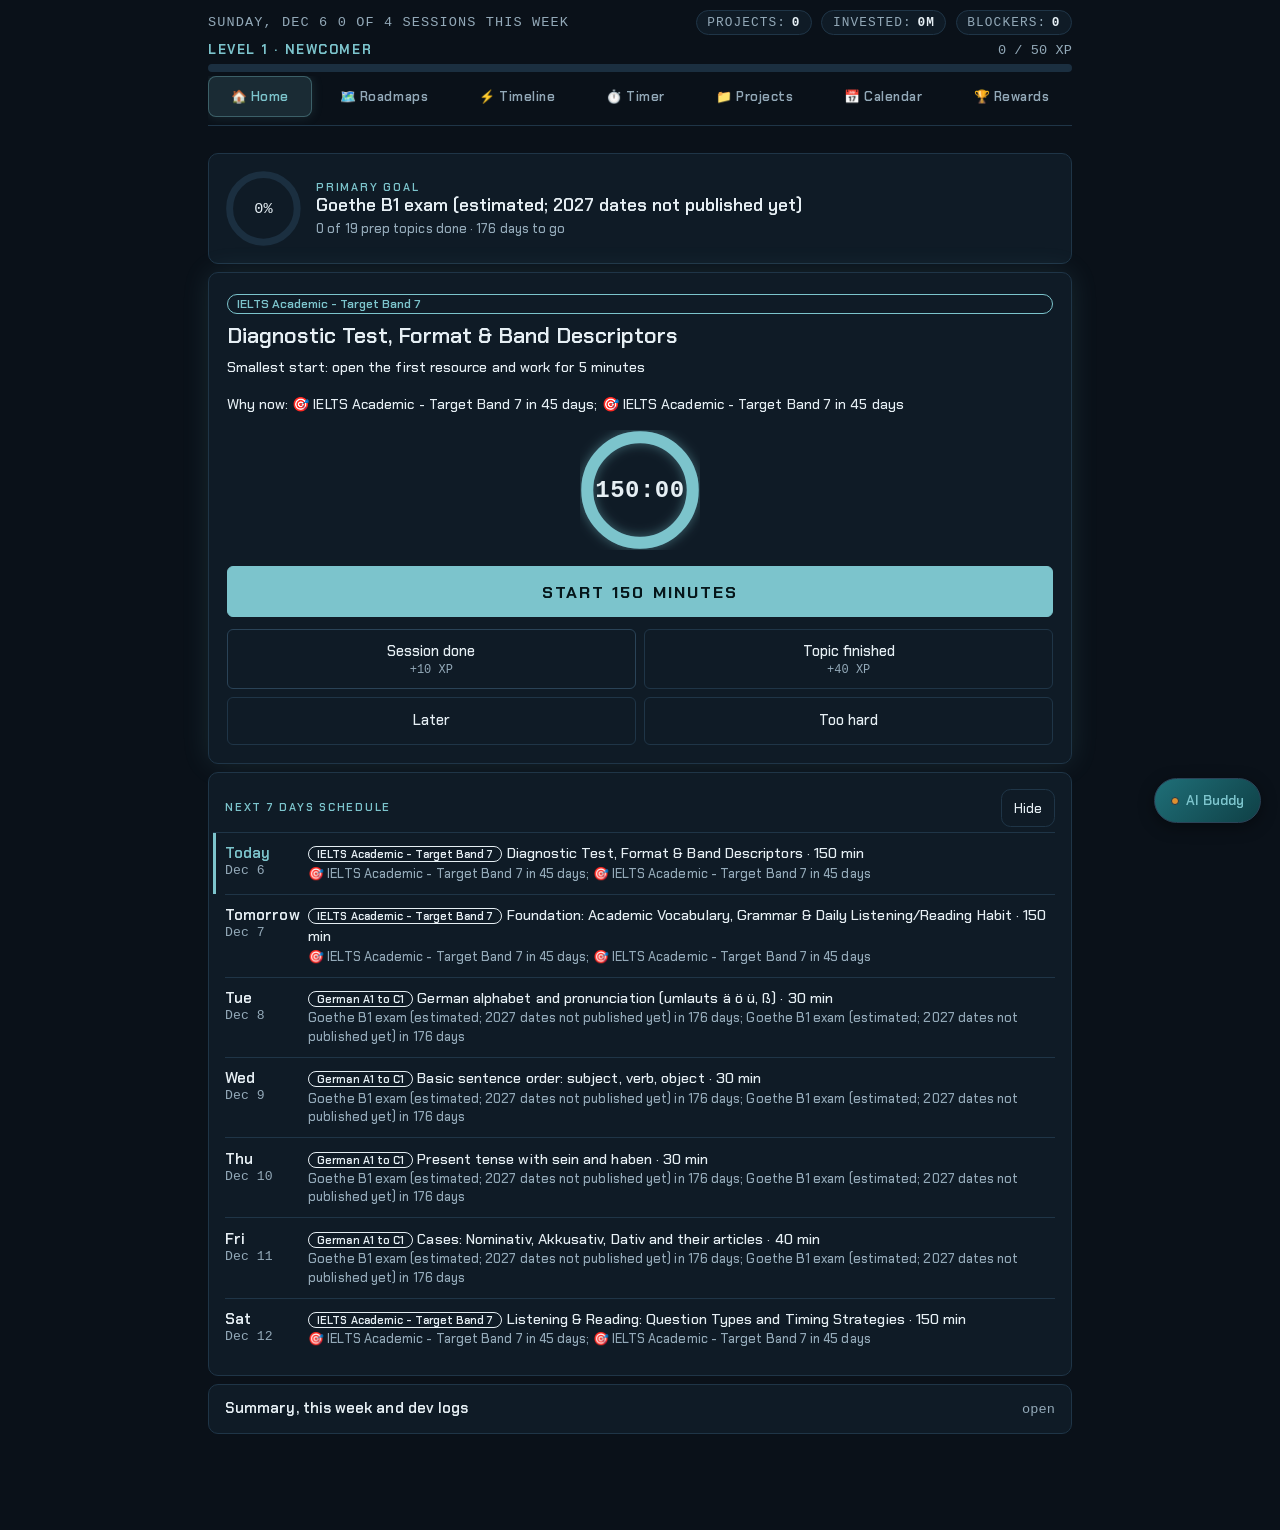
==== commit 787aaef0: "Add new goals, ladders, and projects for IELTS preparation and German language learning - Created a " ====
--- a/public/index.html
+++ b/public/index.html
@@ -1,957 +1,985 @@
 <!doctype html>
 <html lang="en">
 <head>
-<meta charset="utf-8">
-<meta name="viewport" content="width=device-width, initial-scale=1, viewport-fit=cover">
-<meta name="theme-color" content="#101a22">
-<link rel="manifest" href="manifest.json">
-<link rel="icon" href="icon.svg">
-<title>Roadmap Buddy</title>
-<style>
-:root{--bg:#eef2f4;--ink:#14202b;--mute:#5d6f7c;--line:#cfd9df;--accent:#1f6f78;--accent-ink:#fff;--track:#d9e3e8;--card:#f8fafb;color-scheme:light}
-@media (prefers-color-scheme:dark){:root:not([data-theme="light"]){--bg:#101a22;--ink:#e6edf1;--mute:#8fa2b0;--line:#2a3b49;--accent:#7cc4cc;--accent-ink:#0b1318;--track:#223240;--card:#15212b;color-scheme:dark}}
-*{box-sizing:border-box}
-[hidden]{display:none!important}
-html,body{height:100%;margin:0}
-body{background:var(--bg);color:var(--ink);font:16px/1.45 system-ui,-apple-system,"Segoe UI",Roboto,sans-serif;padding:env(safe-area-inset-top,0) 0 env(safe-area-inset-bottom,0)}
-main{max-width:30rem;margin:0 auto;padding:1rem 1.25rem 6rem;display:flex;flex-direction:column;min-height:100%}
-.top{display:flex;justify-content:space-between;align-items:baseline;color:var(--mute);font-size:.9rem}
-.muted{color:var(--mute)}
-.bar{height:.55rem;border-radius:1rem;background:var(--track);overflow:hidden}
-.bar i{display:block;height:100%;background:var(--accent);border-radius:1rem;transition:width .6s ease}
-.hud{margin:.6rem 0 .2rem}
-.hl{display:flex;justify-content:space-between;align-items:baseline;margin-bottom:.35rem}
-.hl b{font-weight:650}
-.hl span{color:var(--mute);font-size:.85rem;font-variant-numeric:tabular-nums}
-.bnav{position:fixed;left:0;right:0;bottom:0;z-index:5;display:grid;grid-template-columns:repeat(5,minmax(0,1fr));gap:.2rem;padding:.4rem .5rem calc(.4rem + env(safe-area-inset-bottom,0px));background:var(--bg);border-top:1px solid var(--line)}
-.bnav button{min-height:2.9rem;font-size:.78rem;padding:.4rem .1rem;border-radius:.8rem;color:var(--mute);white-space:nowrap;overflow:hidden;border-color:transparent}
-.bnav button[aria-selected="true"]{background:var(--accent);color:var(--accent-ink);font-weight:600}
-#v-home{flex:1;display:flex;flex-direction:column}
-.goal{display:grid;grid-template-columns:auto 1fr;gap:.9rem;align-items:center}
-.gring{position:relative;width:4.8rem;height:4.8rem}
-.gring svg{width:100%;height:100%;transform:rotate(-90deg)}
-.gring circle{fill:none;stroke-width:9}.gring .bg{stroke:var(--track)}.gring .fg{stroke:var(--accent);stroke-linecap:round}
-.gring b{position:absolute;inset:0;display:grid;place-items:center;font-size:.95rem;font-variant-numeric:tabular-nums}
-.goal h2{margin:0 0 .15rem;font-size:1.1rem}
-.goal .sub{margin:.1rem 0}
-.nx{padding:1rem}
-.nx .focus{flex:none;padding:.2rem 0 0;justify-content:flex-start}
-.nx h1{font-size:1.5rem}
-.nx .ring{width:7rem;height:7rem;margin:0 auto 1rem}
-.nx .ring .t{font-size:1.4rem}
-.nx .hint{margin:0 0 .8rem}
-.nx .why{margin:-.4rem 0 1rem}
-.strip-h{display:flex;align-items:center;justify-content:space-between;gap:.5rem;margin-bottom:.3rem}
-.strip-h h2{margin:0}
-.strip-h .acts{margin:0}
-.sd{display:grid;grid-template-columns:4.4rem 1fr;gap:.2rem .6rem;padding:.65rem 0;border-top:1px solid var(--line)}
-.sd .dl{font-size:.82rem;color:var(--mute);font-variant-numeric:tabular-nums}
-.sd .dl b{display:block;color:var(--ink);font-size:.95rem}
-.sd.today .dl b{color:var(--accent)}
-.sd .ev2{font-size:.88rem;margin-bottom:.15rem}
-.tm{color:var(--mute);font-variant-numeric:tabular-nums;margin-right:.35rem}
-.tskl{font-size:.92rem}
-.sd .chip{max-width:9.5rem;overflow:hidden;text-overflow:ellipsis;white-space:nowrap}
-.tskl .chip{vertical-align:-2px}
-.focus{flex:1;display:flex;flex-direction:column;justify-content:center;padding:1.5rem 0}
-.track{color:var(--accent);font-weight:600;margin:0 0 .5rem}
-h1{font:600 1.9rem/1.2 Georgia,"Iowan Old Style","Times New Roman",serif;margin:0 0 .75rem}
-h2{font-size:.95rem;font-weight:600;margin:0 0 .6rem}
-.hint{color:var(--mute);margin:0 0 1.5rem}
-.ring{position:relative;width:11rem;height:11rem;margin:0 auto 1.5rem}
-.ring svg{width:100%;height:100%;transform:rotate(-90deg)}
-.ring circle{fill:none;stroke-width:10}
-.ring .bg{stroke:var(--track)}
-.ring .fg{stroke:var(--accent);stroke-linecap:round;transition:stroke-dashoffset 1s linear}
-.ring .t{position:absolute;inset:0;display:grid;place-items:center;font:600 2rem system-ui,sans-serif;font-variant-numeric:tabular-nums}
-button{font:inherit;color:var(--ink);background:transparent;border:1.5px solid var(--line);border-radius:.9rem;padding:.8rem 1rem;min-height:3rem;cursor:pointer}
-button:focus-visible,summary:focus-visible{outline:3px solid var(--accent);outline-offset:2px}
-button.main{background:var(--accent);color:var(--accent-ink);border-color:var(--accent);font-weight:600;width:100%;font-size:1.1rem;min-height:3.4rem}
-button small{display:block;font-size:.75rem;color:var(--mute)}
-.row{display:grid;grid-template-columns:1fr 1fr;gap:.5rem;margin-top:.75rem}
-.why{color:var(--mute);font-size:.9rem;margin:-.9rem 0 1.25rem}
-.proj,.week{border-top:1px solid var(--line);padding:1rem 0;margin-top:.5rem}
-.p-row{display:flex;justify-content:space-between;gap:1rem;padding:.2rem 0;font-size:.95rem}
-.p-row span:last-child{color:var(--mute)}
-.t-row{display:flex;align-items:center;gap:.75rem;padding:.25rem 0}
-.t-row .n{width:6.5rem;font-size:.95rem}
-.dots{display:flex;gap:.3rem}
-.dot{width:.8rem;height:.8rem;border-radius:50%;border:1.5px solid var(--line)}
-.dot.on{background:var(--accent);border-color:var(--accent)}
-.foot{display:flex;gap:.5rem;margin-top:1.25rem}
-.foot button{flex:1;font-size:.85rem;min-height:2.5rem;color:var(--mute)}
-.msg{color:var(--mute);text-align:center;padding:1rem}
-/* roadmap */
-.jour{background:var(--card);border:1px solid var(--line);border-radius:1rem;padding:1rem;margin:.4rem 0 .8rem}
-.jour p{margin:.1rem 0 .6rem}
-details.lad{border:1px solid var(--line);border-radius:1rem;margin:.5rem 0;background:var(--card)}
-details.lad summary{list-style:none;cursor:pointer;padding:.8rem 1rem;display:grid;grid-template-columns:1fr auto;gap:.3rem .75rem;align-items:center;min-height:3rem}
-details.lad summary::-webkit-details-marker{display:none}
-details.lad summary .bar{grid-column:1/3}
-.ln{font-weight:600}
-.lc{color:var(--mute);font-size:.85rem;font-variant-numeric:tabular-nums}
-.tp{display:grid;grid-template-columns:1.4rem 1fr;gap:.2rem .5rem;padding:.65rem 1rem;border-top:1px solid var(--line)}
-.tp .ic{color:var(--mute);text-align:center}
-.tp.done .ic,.tp.ready .ic{color:var(--accent);font-weight:700}
-.tp.done .tt{color:var(--mute);text-decoration:line-through}
-.tp.locked{opacity:.75}
-.tt{font-size:.95rem}
-.sub{font-size:.8rem;color:var(--mute)}
-.acts{display:flex;gap:.4rem;margin-top:.4rem}
-.mini{min-height:2.75rem;padding:.3rem .8rem;font-size:.85rem;border-radius:.7rem}
-.mini.go{background:var(--accent);color:var(--accent-ink);border-color:var(--accent);font-weight:600}
-/* rewards */
-.card{background:var(--card);border:1px solid var(--line);border-radius:1rem;padding:1rem;margin:.5rem 0}
-.big{font:600 2.2rem/1.1 Georgia,"Times New Roman",serif}
-.stats{display:grid;grid-template-columns:repeat(3,1fr);gap:.5rem;text-align:center}
-.stats b{display:block;font-size:1.4rem;font-variant-numeric:tabular-nums}
-.stats span{font-size:.8rem;color:var(--mute)}
-.badges{list-style:none;margin:0;padding:0;display:grid;grid-template-columns:1fr 1fr;gap:.5rem}
-.badges li{border:1.5px solid var(--line);border-radius:.9rem;padding:.7rem .8rem;font-size:.9rem;background:var(--card)}
-.badges li b{display:block;font-size:.92rem}
-.badges li span{color:var(--mute);font-size:.78rem}
-.badges li.on{border-color:var(--accent)}
-.badges li.on b::before{content:"\2713  ";color:var(--accent)}
-.badges li.off{opacity:.65}
-#toast{position:fixed;left:50%;bottom:calc(5rem + env(safe-area-inset-bottom,0px));transform:translate(-50%,2rem);max-width:min(26rem,92vw);background:var(--ink);color:var(--bg);padding:.8rem 1.1rem;border-radius:.9rem;font-size:.92rem;opacity:0;pointer-events:none;transition:opacity .3s,transform .3s;text-align:center}
-#toast.show{opacity:1;transform:translate(-50%,0)}
-/* path */
-:root{--c-sys:#2a6db5;--c-gfx:#a86a00;--c-sec:#b83a2c;--c-ai:#8a3fa8}
-@media (prefers-color-scheme:dark){:root:not([data-theme="light"]){--c-sys:#86b8ea;--c-gfx:#e6b95f;--c-sec:#f2958a;--c-ai:#cfa3e6}}
-.chip{display:inline-block;font-size:.72rem;font-weight:600;padding:.05rem .45rem;border-radius:.6rem;border:1px solid currentColor;margin-right:.4rem;vertical-align:1px}
-.c-sys{color:var(--c-sys)}.c-gfx{color:var(--c-gfx)}.c-sec{color:var(--c-sec)}.c-ai{color:var(--c-ai)}
-.tracks{display:grid;grid-template-columns:1fr 1fr;gap:.5rem;margin:.5rem 0}
-.tk{border:1px solid var(--line);border-left-width:4px;border-radius:.9rem;padding:.65rem .75rem;background:var(--card);display:flex;flex-direction:column;gap:.25rem}
-.tk b{font-size:.95rem}
-.tk span{font-size:.78rem}
-.t-sys{border-left-color:var(--c-sys)}.t-gfx{border-left-color:var(--c-gfx)}.t-sec{border-left-color:var(--c-sec)}.t-ai{border-left-color:var(--c-ai)}
-.core{text-align:center;font-weight:600;border:1.5px dashed var(--accent);border-radius:.9rem;padding:.7rem;margin:.1rem 0 .9rem;font-size:.92rem}
-.stb{margin:.1rem 1rem .6rem;font-size:.88rem}
-.sec-h{font-size:.72rem;letter-spacing:.06em;text-transform:uppercase;color:var(--mute);padding:.6rem 1rem .2rem;border-top:1px solid var(--line)}
-.tp.ms .ic{color:var(--mute)}
-.tp.ms.done .ic{color:var(--accent);font-weight:700}
-.cal .p-row{padding:.5rem 1rem;border-top:1px solid var(--line)}
-.note{font-size:.82rem;margin:.5rem .2rem}
-.card{border:1.5px solid var(--line);border-radius:1rem;padding:1rem;margin:.75rem 0}
-.card h3{margin:0 0 .3rem;font-size:1.05rem}
-.sub{color:var(--mute);font-size:.9rem;margin:.2rem 0}
-.prow{display:flex;flex-wrap:wrap;gap:.5rem;margin-top:.75rem}
-.prow button{flex:1;min-width:5.5rem;min-height:2.6rem;font-size:.9rem}
-.pills{display:flex;flex-wrap:wrap;gap:.4rem;margin:.4rem 0}
-.pill{min-height:2.2rem;padding:.3rem .7rem;font-size:.85rem;border-radius:999px}
-.pill.on{background:var(--accent);color:var(--accent-ink);border-color:var(--accent)}
-#v-projects label{display:block;margin:.6rem 0;font-size:.9rem;color:var(--mute)}
-#v-projects input,#v-projects select,#v-projects textarea{display:block;width:100%;font:inherit;color:var(--ink);background:transparent;border:1.5px solid var(--line);border-radius:.7rem;padding:.6rem .7rem;margin-top:.25rem}
-#v-projects button.main{margin-top:.75rem}
-/* calendar */
-.k-deadline{color:var(--accent)}.k-milestone,.k-personal{color:var(--mute)}.k-hackathon{color:var(--c-gfx)}.k-ctf{color:var(--c-sec)}.k-contest{color:var(--c-ai)}.k-gsoc,.k-internship{color:var(--c-sys)}
-.calh{display:grid;grid-template-columns:auto 1fr auto auto;gap:.35rem;align-items:center;margin:.4rem 0 .6rem}
-.calh h2{margin:0;text-align:center;font-size:.95rem}
-.calh .mini{min-width:2.75rem}
-.cal-g{display:grid;grid-template-columns:repeat(7,minmax(0,1fr));gap:2px}
-.cal-w{text-align:center;font-size:.7rem;color:var(--mute);padding:.2rem 0}
-.cd{min-height:2.9rem;padding:.2rem 0;border-radius:.6rem;border:1.5px solid transparent;display:flex;flex-direction:column;align-items:center;gap:.15rem;background:transparent}
-.cd[aria-pressed="true"]{border-color:var(--accent);background:var(--card)}
-.cd .dn{display:grid;place-items:center;width:1.6rem;height:1.6rem;border-radius:50%;font-size:.85rem;font-variant-numeric:tabular-nums}
-.cd.today .dn{background:var(--accent);color:var(--accent-ink);font-weight:600}
-.kds{display:flex;gap:2px;min-height:.4rem}
-.kd{width:.4rem;height:.4rem;border-radius:50%;background:currentColor;display:block}
-.legend{margin:.6rem 0 0}
-.ev{border-top:1px solid var(--line);padding:.7rem 0}
-.ev .tt{font-size:.95rem}
-.ev .acts{flex-wrap:wrap}
-details.evn{margin-top:.2rem;font-size:.82rem;color:var(--mute)}
-details.evn summary{cursor:pointer;min-height:1.6rem}
-#v-calendar label{display:block;margin:.6rem 0;font-size:.9rem;color:var(--mute)}
-#v-calendar input,#v-calendar select,#v-calendar textarea{display:block;width:100%;font:inherit;color:var(--ink);background:transparent;border:1.5px solid var(--line);border-radius:.7rem;padding:.6rem .7rem;margin-top:.25rem}
-#v-calendar button.main{margin-top:.75rem}
-@media (prefers-reduced-motion:reduce){.ring .fg,.bar i,#toast{transition:none}}
-/* skin v3: colour, depth, tiles, icons */
-:root{--bg:#e8eff2;--card:#fff;--warm:#e0902f;--sh:0 1px 2px rgba(20,32,43,.06),0 10px 28px -14px rgba(20,32,43,.3)}
-@media (prefers-color-scheme:dark){:root:not([data-theme="light"]){--bg:#0d1620;--card:#16232e;--line:#2a3d4c;--warm:#f0b866;--sh:0 1px 2px rgba(0,0,0,.4),0 12px 30px -14px rgba(0,0,0,.75)}}
-body{background:radial-gradient(120% 55% at 50% -8%,color-mix(in srgb,var(--accent) 16%,transparent),transparent 62%) fixed,var(--bg)}
-.card,details.lad,.jour,.tk{background:var(--card);border:1px solid var(--line);border-radius:1.25rem;box-shadow:var(--sh)}
-.card{padding:1.1rem;margin:.7rem 0}
-.hud{background:var(--card);border:1px solid var(--line);border-radius:1rem;padding:.7rem .9rem;box-shadow:var(--sh)}
-.bar{height:.6rem}.bar i{background:linear-gradient(90deg,var(--accent),var(--warm))}
-.top{font-size:.85rem;letter-spacing:.01em}
-.goal{padding:1.1rem}
-.goal .gring .fg{filter:drop-shadow(0 0 4px color-mix(in srgb,var(--accent) 55%,transparent))}
-.goal h2{font-size:1.15rem}
-.nx{background:linear-gradient(180deg,color-mix(in srgb,var(--accent) 11%,var(--card)),var(--card) 55%);border-color:color-mix(in srgb,var(--accent) 35%,var(--line))}
-.track{display:inline-block;font-size:.72rem;letter-spacing:.06em;text-transform:uppercase;background:color-mix(in srgb,var(--accent) 14%,transparent);padding:.25rem .65rem;border-radius:999px;margin:0 0 .7rem}
-.nx h1{font-size:1.55rem}
-.nx .ring .fg{filter:drop-shadow(0 0 5px color-mix(in srgb,var(--accent) 50%,transparent))}
-.ring .t{font-size:2.2rem;letter-spacing:-.01em}
-.nx .why{background:color-mix(in srgb,var(--warm) 12%,transparent);border-radius:.7rem;padding:.45rem .7rem;color:var(--ink);margin:0 0 1.1rem}
-button{background:color-mix(in srgb,var(--ink) 4%,var(--card));border-color:var(--line)}
-button.main{background:linear-gradient(180deg,color-mix(in srgb,var(--accent) 88%,#fff),var(--accent));box-shadow:0 8px 18px -8px color-mix(in srgb,var(--accent) 80%,transparent);border-color:transparent}
-.mini.go{background:var(--accent)}
-#rst{margin-top:.5rem;width:100%;min-height:2.4rem;color:var(--mute)}
-.row button{border-radius:1rem;min-height:3.6rem}
-.row #ok{background:color-mix(in srgb,var(--accent) 12%,var(--card));border-color:color-mix(in srgb,var(--accent) 40%,var(--line))}
-.chip{background:color-mix(in srgb,currentColor 13%,transparent);border-color:transparent}
-.sd{border-top:0;margin:.2rem 0;padding:.6rem .7rem;border-radius:.9rem;background:color-mix(in srgb,var(--ink) 3%,transparent)}
-.sd.today{background:color-mix(in srgb,var(--accent) 12%,transparent)}
-.tp{border-top-color:color-mix(in srgb,var(--line) 70%,transparent)}
-details.lad summary{padding:.9rem 1.1rem}
-.bnav{background:color-mix(in srgb,var(--bg) 82%,transparent);backdrop-filter:blur(14px);-webkit-backdrop-filter:blur(14px);border-top:1px solid var(--line);padding:.35rem .5rem calc(.35rem + env(safe-area-inset-bottom,0px))}
-.bnav button{display:flex;flex-direction:column;align-items:center;justify-content:center;gap:.15rem;min-height:3.3rem;font-size:.7rem;background:transparent;border-color:transparent;border-radius:1rem}
-.bnav svg{width:1.35rem;height:1.35rem;fill:none;stroke:currentColor;stroke-width:1.8;stroke-linecap:round;stroke-linejoin:round}
-.bnav button[aria-selected="true"]{background:color-mix(in srgb,var(--accent) 16%,transparent);color:var(--accent);font-weight:650}
-@media (prefers-reduced-motion:no-preference){button{transition:transform .12s ease,background .2s}button:active{transform:scale(.97)}}
-@media (max-width:24rem){.bnav button{font-size:.66rem}}
-.sd{grid-template-columns:5rem 1fr}
-</style>
+  <meta charset="utf-8">
+  <meta name="viewport" content="width=device-width, initial-scale=1, viewport-fit=cover">
+  <meta name="theme-color" content="#0a1119">
+  <link rel="manifest" href="manifest.json">
+  <link rel="icon" href="icon.svg">
+  <title>Roadmap Buddy // Unified Cockpit</title>
+  <link rel="stylesheet" href="app/space.css">
+  <link rel="stylesheet" href="app/hub.css">
+  <style>
+    :root{--bg:#eef2f4;--ink:#14202b;--mute:#5d6f7c;--line:#cfd9df;--accent:#1f6f78;--accent-ink:#fff;--track:#d9e3e8;--card:#f8fafb;color-scheme:light}
+    @media (prefers-color-scheme:dark){:root:not([data-theme="light"]){--bg:#101a22;--ink:#e6edf1;--mute:#8fa2b0;--line:#2a3b49;--accent:#7cc4cc;--accent-ink:#0b1318;--track:#223240;--card:#15212b;color-scheme:dark}}
+    *{box-sizing:border-box}
+    [hidden]{display:none!important}
+    html,body{height:100%;margin:0}
+    body{background:var(--bg);color:var(--ink);font:15px/1.45 'Chakra Petch',system-ui,sans-serif;padding:env(safe-area-inset-top,0) 0 env(safe-area-inset-bottom,0)}
+    main{max-width:54rem;margin:0 auto;padding:0.8rem 1rem 6rem;display:flex;flex-direction:column;min-height:100%}
+    .top{display:flex;justify-content:space-between;align-items:center;color:var(--mute);font-size:.85rem;margin-bottom:0.4rem;flex-wrap:wrap;gap:0.4rem;}
+    .muted{color:var(--mute)}
+    .bar{height:.55rem;border-radius:1rem;background:var(--track);overflow:hidden}
+    .bar i{display:block;height:100%;background:var(--accent);border-radius:1rem;transition:width .6s ease}
+    .hud{margin:.4rem 0 .2rem}
+    .hl{display:flex;justify-content:space-between;align-items:baseline;margin-bottom:.35rem}
+    .hl b{font-weight:650}
+    .hl span{color:var(--mute);font-size:.85rem;font-variant-numeric:tabular-nums}
+    .card{background:var(--card);border:1px solid var(--line);border-radius:10px;padding:1rem;margin:.5rem 0}
+    .goal{display:grid;grid-template-columns:auto 1fr;gap:.9rem;align-items:center}
+    .gring{position:relative;width:4.8rem;height:4.8rem}
+    .gring svg{width:100%;height:100%;transform:rotate(-90deg)}
+    .gring circle{fill:none;stroke-width:9}.gring .bg{stroke:var(--track)}.gring .fg{stroke:var(--accent);stroke-linecap:round}
+    .gring b{position:absolute;inset:0;display:grid;place-items:center;font-size:.95rem;font-variant-numeric:tabular-nums}
+    .goal h2{margin:0 0 .15rem;font-size:1.1rem}
+    .goal .sub{margin:.1rem 0}
+    .nx{padding:1.1rem}
+    .nx .focus{flex:none;padding:.2rem 0 0;justify-content:flex-start}
+    .nx h1{font-size:1.35rem;margin:0.2rem 0 0.5rem;}
+    .nx .ring{width:7.5rem;height:7.5rem;margin:0 auto 1rem}
+    .nx .ring .t{font-size:1.5rem}
+    .strip-h{display:flex;align-items:center;justify-content:space-between;gap:.5rem;margin-bottom:.3rem}
+    .strip-h h2{margin:0}
+    .strip-h .acts{margin:0}
+    .sd{display:grid;grid-template-columns:4.6rem 1fr;gap:.2rem .6rem;padding:.65rem 0;border-top:1px solid var(--line)}
+    .sd .dl{font-size:.82rem;color:var(--mute);font-variant-numeric:tabular-nums}
+    .sd .dl b{display:block;color:var(--ink);font-size:.95rem}
+    .sd.today .dl b{color:var(--accent)}
+    .sd .ev2{font-size:.88rem;margin-bottom:.15rem}
+    .tm{color:var(--mute);font-variant-numeric:tabular-nums;margin-right:.35rem}
+    .tskl{font-size:.92rem}
+    .focus{flex:1;display:flex;flex-direction:column;justify-content:center;padding:0.5rem 0}
+    .track{color:var(--accent);font-weight:600;margin:0 0 .4rem}
+    .hint{color:var(--mute);margin:0 0 1rem}
+    .ring{position:relative;width:10rem;height:10rem;margin:0 auto 1.2rem}
+    .ring svg{width:100%;height:100%;transform:rotate(-90deg)}
+    .ring circle{fill:none;stroke-width:10}
+    .ring .bg{stroke:var(--track)}
+    .ring .fg{stroke:var(--accent);stroke-linecap:round;transition:stroke-dashoffset 1s linear}
+    .ring .t{position:absolute;inset:0;display:grid;place-items:center;font:600 2rem var(--mono);font-variant-numeric:tabular-nums}
+    button{font:inherit;color:var(--ink);background:transparent;border:1.5px solid var(--line);border-radius:.8rem;padding:.7rem 1rem;min-height:2.8rem;cursor:pointer}
+    button:focus-visible,summary:focus-visible{outline:2px solid var(--accent);outline-offset:2px}
+    button.main{background:var(--accent);color:var(--accent-ink);border-color:var(--accent);font-weight:700;width:100%;font-size:1.05rem;min-height:3.2rem}
+    button small{display:block;font-size:.75rem;color:var(--mute)}
+    .row{display:grid;grid-template-columns:1fr 1fr;gap:.5rem;margin-top:.75rem}
+    .why{color:var(--mute);font-size:.88rem;margin:-.6rem 0 1rem}
+    .proj,.week{border-top:1px solid var(--line);padding:0.8rem 0;margin-top:.5rem}
+    .p-row{display:flex;justify-content:space-between;gap:1rem;padding:.2rem 0;font-size:.92rem}
+    .p-row span:last-child{color:var(--mute)}
+    .t-row{display:flex;align-items:center;gap:.75rem;padding:.25rem 0}
+    .t-row .n{width:7rem;font-size:.92rem}
+    .dots{display:flex;gap:.3rem}
+    .dot{width:.8rem;height:.8rem;border-radius:50%;border:1.5px solid var(--line)}
+    .dot.on{background:var(--accent);border-color:var(--accent)}
+    .foot{display:flex;gap:.5rem;margin-top:1rem}
+    .foot button{flex:1;font-size:.82rem;min-height:2.4rem;color:var(--mute)}
+    .msg{color:var(--mute);text-align:center;padding:1rem}
+    .jour{background:var(--card);border:1px solid var(--line);border-radius:10px;padding:1rem;margin:.4rem 0 .8rem}
+    .jour p{margin:.1rem 0 .6rem}
+    details.lad{border:1px solid var(--line);border-radius:10px;margin:.5rem 0;background:var(--card)}
+    details.lad summary{list-style:none;cursor:pointer;padding:.8rem 1rem;display:grid;grid-template-columns:1fr auto;gap:.3rem .75rem;align-items:center;min-height:3rem}
+    details.lad summary::-webkit-details-marker{display:none}
+    details.lad summary .bar{grid-column:1/3}
+    .ln{font-weight:600}
+    .lc{color:var(--mute);font-size:.85rem;font-variant-numeric:tabular-nums}
+    .tp{display:grid;grid-template-columns:1.4rem 1fr;gap:.2rem .5rem;padding:.65rem 1rem;border-top:1px solid var(--line)}
+    .tp .ic{color:var(--mute);text-align:center}
+    .tp.done .ic,.tp.ready .ic{color:var(--accent);font-weight:700}
+    .tp.done .tt{color:var(--mute);text-decoration:line-through}
+    .tp.locked{opacity:.75}
+    .tt{font-size:.92rem}
+    .sub{font-size:.8rem;color:var(--mute)}
+    .acts{display:flex;gap:.4rem;margin-top:.4rem}
+    .mini{min-height:2.4rem;padding:.3rem .75rem;font-size:.82rem;border-radius:.6rem}
+    .mini.go{background:var(--accent);color:var(--accent-ink);border-color:var(--accent);font-weight:600}
+    .big{font:600 2.2rem/1.1 var(--mono)}
+    .stats{display:grid;grid-template-columns:repeat(3,1fr);gap:.5rem;text-align:center}
+    .stats b{display:block;font-size:1.35rem;font-variant-numeric:tabular-nums}
+    .stats span{font-size:.78rem;color:var(--mute)}
+    .badges{list-style:none;margin:0;padding:0;display:grid;grid-template-columns:repeat(auto-fill,minmax(14rem,1fr));gap:.5rem}
+    .badges li{border:1px solid var(--line);border-radius:.8rem;padding:.7rem .8rem;font-size:.88rem;background:var(--card)}
+    .badges li b{display:block;font-size:.9rem}
+    .badges li span{color:var(--mute);font-size:.75rem}
+    .badges li.on{border-color:var(--accent)}
+    .badges li.on b::before{content:"✓ ";color:var(--accent)}
+    .badges li.off{opacity:.6}
+    #toast{position:fixed;left:50%;bottom:calc(5rem + env(safe-area-inset-bottom,0px));transform:translate(-50%,2rem);max-width:min(26rem,92vw);background:var(--ink);color:var(--bg);padding:.8rem 1.1rem;border-radius:.9rem;font-size:.9rem;opacity:0;pointer-events:none;transition:opacity .3s,transform .3s;text-align:center;z-index:999}
+    #toast.show{opacity:1;transform:translate(-50%,0)}
+  </style>
 </head>
 <body>
-<main>
-  <div class="top"><span id="date"></span><span id="count"></span></div>
-  <section class="hud" aria-label="Level and XP">
-    <div class="hl"><b id="lv"></b><span id="xp"></span></div>
-    <div class="bar"><i id="xpb" style="width:0"></i></div>
-  </section>
-  <div id="v-home" role="tabpanel">
-    <section class="card goal" id="goal" aria-label="Goal"></section>
-    <section class="card nx" aria-label="Next step"><div class="focus" id="focus" aria-live="polite"></div></section>
-    <section class="card" id="strip" aria-label="Next 7 days"></section>
-    <details class="lad" id="more">
-      <summary><span class="ln">Projects, this week and tools</span><span class="lc">open</span></summary>
-      <div style="padding:0 1rem 1rem">
-        <section class="proj"><h2>Projects</h2><div id="proj"></div><div class="acts"><button class="mini" id="goProj">Manage projects</button></div></section>
-        <section class="week"><h2>This week</h2><div id="week"></div>
-          <div class="foot"><button id="copy">Copy dev log</button><button id="reset">Reset data</button></div>
-        </section>
-      </div>
-    </details>
+  <div style="max-width: 56rem; margin: 0 auto; padding: 0.6rem 1rem 5.5rem;">
+    <!-- Top Global Strip & Gamification HUD -->
+    <div class="top">
+      <div style="display:flex; align-items:center; gap:0.6rem; flex-wrap:wrap;">
+        <span id="date"></span>
+        <span id="count" style="font-family:var(--mono);"></span>
+      </div>
+      <div class="hub-metrics">
+        <div class="metric-pill" title="Total active projects">
+          <span>PROJECTS:</span> <b id="metric-projects">0</b>
+        </div>
+        <div class="metric-pill" title="Total focus time invested">
+          <span>INVESTED:</span> <b id="metric-minutes">0m</b>
+        </div>
+        <div class="metric-pill" id="metric-blockers-pill" title="Open obstacles and blockers">
+          <span>BLOCKERS:</span> <b id="metric-blockers">0</b>
+        </div>
+      </div>
+    </div>
+
+    <!-- Gamification Level & XP Progress Bar -->
+    <section class="hud" aria-label="Level and XP">
+      <div class="hl"><b id="lv"></b><span id="xp"></span></div>
+      <div class="bar"><i id="xpb" style="width:0"></i></div>
+    </section>
+
+    <!-- Unified 7-Item Navigation Bar -->
+    <nav class="hub-nav" role="tablist" aria-label="Views">
+      <button role="tab" data-v="home" data-tab="home" aria-selected="true" class="nav-tab-btn active"><span>🏠 Home</span></button>
+      <button role="tab" data-v="roadmap" data-tab="roadmap" aria-selected="false" class="nav-tab-btn"><span>🗺️ Roadmaps</span></button>
+      <button role="tab" data-v="timeline" data-tab="timeline" aria-selected="false" class="nav-tab-btn"><span>⚡ Timeline</span></button>
+      <button role="tab" data-v="timer" data-tab="timer" aria-selected="false" class="nav-tab-btn"><span>⏱️ Timer</span></button>
+      <button role="tab" data-v="projects" data-tab="projects" aria-selected="false" class="nav-tab-btn"><span>📁 Projects</span></button>
+      <button role="tab" data-v="calendar" data-tab="calendar" aria-selected="false" class="nav-tab-btn"><span>📅 Calendar</span></button>
+      <button role="tab" data-v="rewards" data-tab="rewards" aria-selected="false" class="nav-tab-btn"><span>🏆 Rewards</span></button>
+    </nav>
+
+    <main style="max-width:100%; padding:0;">
+      <!-- ================= 1. HOME COCKPIT ================= -->
+      <div id="v-home" role="tabpanel">
+        <section class="card goal" id="goal" aria-label="Goal"></section>
+        <section class="card nx" aria-label="Next step"><div class="focus" id="focus" aria-live="polite"></div></section>
+        <section class="card" id="strip" aria-label="Next 7 days"></section>
+        <details class="lad" id="more">
+          <summary><span class="ln">Summary, this week and dev logs</span><span class="lc">open</span></summary>
+          <div style="padding:0 1rem 1rem">
+            <section class="proj"><h2>Active Projects</h2><div id="proj"></div><div class="acts"><button class="mini" id="goProj">Manage Projects</button></div></section>
+            <section class="week"><h2>This week pace</h2><div id="week"></div>
+              <div class="foot"><button id="copy">Copy dev log</button><button id="reset">Reset data</button></div>
+            </section>
+          </div>
+        </details>
+      </div>
+
+      <!-- ================= 2. ROADMAPS (TOPICS & GALAXY STARMAP) ================= -->
+      <div id="v-roadmap" role="tabpanel" hidden>
+        <div class="roadmap-subnav">
+          <button class="roadmap-subnav-btn active" id="subnav-ladders" onclick="window.hubShowRoadmapLadders()">📋 Skill Ladders & Topics</button>
+          <button class="roadmap-subnav-btn" id="subnav-starmap" onclick="window.hubShowRoadmapStarmap()">🌌 Galaxy Starmap (The Path)</button>
+        </div>
+        <div id="roadmap-ladders-container"></div>
+        <div id="roadmap-starmap-container" hidden></div>
+      </div>
+
+      <!-- ================= 3. TIMELINE (LIVING COMMIT STREAM) ================= -->
+      <div id="v-timeline" role="tabpanel" hidden class="tab-content">
+        <!-- Quick Commit Card -->
+        <div class="commit-card">
+          <div class="commit-card-head">
+            <h2>
+              <svg style="width:1rem; height:1rem; fill:currentColor;" viewBox="0 0 24 24">
+                <circle cx="12" cy="12" r="4"/><path d="M1.05 12a11 11 0 0 0 21.9 0"/>
+              </svg>
+              Record Project Update / Commit
+            </h2>
+            <div style="width: 14rem;">
+              <select id="commit-project" style="width:100%; font-size:0.85rem; padding:0.35rem 0.5rem;"></select>
+            </div>
+          </div>
+
+          <!-- Type selector pills -->
+          <div class="type-selector-pills">
+            <button type="button" class="type-pill-btn active type-progress" data-type="progress">🟢 Progress</button>
+            <button type="button" class="type-pill-btn type-blocker" data-type="blocker">🔴 Blocker / Problem</button>
+            <button type="button" class="type-pill-btn type-change" data-type="change">🟣 Change / Mod</button>
+            <button type="button" class="type-pill-btn type-decision" data-type="decision">🔵 Note / Decision</button>
+          </div>
+
+          <div class="commit-inputs">
+            <input type="text" id="commit-title" placeholder="Commit summary (e.g. Swapped to SPI communication; assembled gearbox)">
+            <textarea id="commit-body" placeholder="What actually happened, test results, code tweaks, or observations..."></textarea>
+          </div>
+
+          <div id="media-previews" class="media-previews-strip"></div>
+
+          <div class="commit-actions">
+            <label class="media-attach-btn" title="Attach photos, oscilloscope captures, CAD screenshots, or short clips">
+              <input type="file" id="commit-file-input" accept="image/*,video/*" multiple>
+              <span>📷 Attach Photo / Video</span>
+            </label>
+
+            <button type="button" id="commit-submit-btn" class="main" style="min-height:auto; width:auto; padding:0.6rem 1.6rem; font-size:0.95rem;">
+              🚀 Record Commit
+            </button>
+          </div>
+        </div>
+
+        <!-- Filter & Search Bar -->
+        <div class="filter-bar">
+          <div class="filter-group">
+            <span style="font-size:0.75rem; color:var(--mute); font-family:var(--mono);">PROJECT:</span>
+            <select id="filter-project" style="background:transparent; border:1px solid var(--line); color:var(--ink); font-size:0.82rem; border-radius:4px; padding:0.25rem 0.5rem;"></select>
+          </div>
+
+          <div class="filter-group">
+            <button class="filter-pill active" data-type="">All</button>
+            <button class="filter-pill" data-type="progress">🟢 Progress</button>
+            <button class="filter-pill" data-type="blocker">🔴 Blockers</button>
+            <button class="filter-pill" data-type="change">🟣 Changes</button>
+            <button class="filter-pill" data-type="decision">🔵 Decisions</button>
+          </div>
+
+          <div class="filter-group" style="flex: 1; max-width: 14rem;">
+            <input type="text" id="filter-search" placeholder="Search entries..." style="width:100%; background:transparent; border:1px solid var(--line); color:var(--ink); font-size:0.82rem; border-radius:4px; padding:0.3rem 0.6rem;">
+          </div>
+        </div>
+
+        <!-- Timeline Commits Stream -->
+        <div id="timeline-feed" class="timeline-stream"></div>
+      </div>
+
+      <!-- ================= 4. FOCUS WORK TIMER ================= -->
+      <div id="v-timer" role="tabpanel" hidden class="tab-content">
+        <div class="timer-panel">
+          <div class="timer-proj-select">
+            <label for="timer-project">Focus Target (Project or Goal Topic):</label>
+            <select id="timer-project"></select>
+          </div>
+
+          <!-- Circular SVG Focus Ring -->
+          <div class="timer-ring-wrap">
+            <svg viewBox="0 0 160 160">
+              <circle class="ring-bg" cx="80" cy="80" r="65"></circle>
+              <circle id="timer-ring-fg" class="ring-fg" cx="80" cy="80" r="65" stroke-dasharray="408.4" stroke-dashoffset="0"></circle>
+            </svg>
+            <div class="timer-digits-box">
+              <div id="timer-digits" class="timer-clock">25:00</div>
+              <span id="timer-state-label" class="timer-state-label">READY TO FOCUS</span>
+            </div>
+          </div>
+
+          <!-- Duration Presets -->
+          <div class="duration-pills">
+            <button class="duration-pill" data-mins="15">15m</button>
+            <button class="duration-pill active" data-mins="25">25m</button>
+            <button class="duration-pill" data-mins="45">45m</button>
+            <button class="duration-pill" data-mins="60">60m</button>
+          </div>
+
+          <!-- Controls -->
+          <div class="timer-control-row">
+            <button id="timer-start-btn" class="timer-btn start">Start Session</button>
+            <button id="timer-stop-btn" class="timer-btn stop">Save & End</button>
+          </div>
+
+          <!-- Document PiP Window Button for Windows 11 -->
+          <button id="timer-pip-btn" class="pip-btn" title="Open floating always-on-top timer overlay">
+            <svg style="width:1.1rem; height:1.1rem; fill:none; stroke:currentColor; stroke-width:2;" viewBox="0 0 24 24">
+              <rect x="2" y="3" width="20" height="14" rx="2"/><rect x="12" y="9" width="8" height="6" rx="1"/>
+            </svg>
+            Always-on-Top Mini Window (PiP)
+          </button>
+        </div>
+
+        <!-- In-Flight Entry Logger (Write notes while timer ticks!) -->
+        <div class="inflight-logger">
+          <h3>
+            <svg style="width:0.9rem; height:0.9rem; fill:currentColor;" viewBox="0 0 24 24">
+              <path d="M12 20h9"/><path d="M16.5 3.5a2.121 2.121 0 0 1 3 3L7 19l-4 1 1-4L16.5 3.5z"/>
+            </svg>
+            Live In-Flight Note (Log without stopping timer)
+          </h3>
+          <div class="inflight-row">
+            <select id="inflight-type">
+              <option value="progress">Progress</option>
+              <option value="blocker">Blocker</option>
+              <option value="change">Change</option>
+              <option value="decision">Note</option>
+            </select>
+            <input type="text" id="inflight-input" placeholder="e.g. Discovered baud rate mismatch; probing GPIO 4...">
+            <button type="button" id="inflight-submit-btn">Quick Log</button>
+          </div>
+        </div>
+
+        <!-- Recent Sessions for this Target -->
+        <div class="card" style="margin-top:1rem; padding:1.1rem;">
+          <h3 style="font-size:0.85rem; letter-spacing:0.1em; text-transform:uppercase; color:var(--accent); margin:0 0 0.8rem;">Recent Work Sessions</h3>
+          <div id="recent-sessions-list"></div>
+        </div>
+      </div>
+
+      <!-- ================= 5. PROJECTS HUB ================= -->
+      <div id="v-projects" role="tabpanel" hidden class="tab-content">
+        <div class="projects-header-bar">
+          <div class="projects-category-filter">
+            <button class="filter-pill active proj-cat-pill" data-cat="all">All</button>
+            <button class="filter-pill proj-cat-pill" data-cat="hardware">Hardware</button>
+            <button class="filter-pill proj-cat-pill" data-cat="software">Software</button>
+            <button class="filter-pill proj-cat-pill" data-cat="mechatronics">Mechatronics</button>
+            <button class="filter-pill proj-cat-pill" data-cat="research">Research</button>
+            <button class="filter-pill proj-cat-pill" data-cat="creative">Creative</button>
+          </div>
+
+          <button id="new-project-btn" class="new-proj-btn">
+            <span>+ New Project</span>
+          </button>
+        </div>
+
+        <div id="projects-grid" class="projects-grid"></div>
+      </div>
+
+      <!-- ================= 6. CALENDAR VIEW (THE NEW AMAZING CALENDAR) ================= -->
+      <div id="v-calendar" role="tabpanel" hidden class="tab-content">
+        <div class="cal-panel">
+          <div class="cal-header-bar">
+            <h2 id="cal-month-name" class="cal-month-title">Month Year</h2>
+            <div class="cal-nav-buttons">
+              <button id="cal-prev-month">◀ Prev</button>
+              <button id="cal-today-btn">Today</button>
+              <button id="cal-next-month">Next ▶</button>
+            </div>
+          </div>
+
+          <div class="cal-weekdays-row">
+            <div>Mon</div><div>Tue</div><div>Wed</div><div>Thu</div><div>Fri</div><div>Sat</div><div>Sun</div>
+          </div>
+
+          <div id="cal-grid" class="cal-days-grid"></div>
+        </div>
+
+        <!-- Selected Day Breakdown Drawer (Deadlines + Sessions + Commits) -->
+        <div class="cal-day-drawer">
+          <h3 id="cal-selected-day-title">Selected Day</h3>
+          <div id="cal-day-details"></div>
+        </div>
+      </div>
+
+      <!-- ================= 7. REWARDS (GAMIFIED XP & BADGES) ================= -->
+      <div id="v-rewards" role="tabpanel" hidden></div>
+    </main>
   </div>
-  <div id="v-projects" role="tabpanel" hidden></div>
-  <div id="v-calendar" role="tabpanel" hidden></div>
-  <div id="v-path" role="tabpanel" hidden></div>
-  <div id="v-roadmap" role="tabpanel" hidden></div>
-  <div id="v-rewards" role="tabpanel" hidden></div>
-</main>
-<nav class="bnav" role="tablist" aria-label="Views">
-  <button role="tab" data-v="home" aria-selected="true"><svg viewBox="0 0 24 24" aria-hidden="true"><path d="M3 10.5 12 3l9 7.5V20a1 1 0 0 1-1 1h-5v-6H9v6H4a1 1 0 0 1-1-1z"/></svg><span>Home</span></button>
-  <button role="tab" data-v="roadmap" aria-selected="false"><svg viewBox="0 0 24 24" aria-hidden="true"><path d="M8 6h13M8 12h13M8 18h13M3 6h.01M3 12h.01M3 18h.01"/></svg><span>Topics</span></button>
-  <button role="tab" data-v="path" aria-selected="false"><svg viewBox="0 0 24 24" aria-hidden="true"><path d="M4 22V4M4 4h13l-2 4 2 4H4"/></svg><span>Path</span></button>
-  <button role="tab" data-v="calendar" aria-selected="false"><svg viewBox="0 0 24 24" aria-hidden="true"><path d="M3 5h18v16H3zM3 10h18M8 3v4M16 3v4"/></svg><span>Month</span></button>
-  <button role="tab" data-v="rewards" aria-selected="false"><svg viewBox="0 0 24 24" aria-hidden="true"><path d="M12 3l2.7 5.6 6.1.9-4.4 4.3 1 6.1L12 17l-5.4 2.9 1-6.1L3.2 9.5l6.1-.9z"/></svg><span>Rewards</span></button>
-</nav>
-<div id="toast" role="status" aria-live="polite"></div>
-<script>
-const KEY='buddy.v2', DAY=864e5, FILES=['data/skills.json','data/projects.json','data/events.json'];
-const GOAL=4;                                   // sessions per week that count as a goal week
-const XP={session:10,tiny:5,topic:40};
-const TITLES=['Newcomer','Apprentice','Builder','Maker','Engineer','Architect','Master'];
-let D=null, P=null, S=load(), cur=null, timer=null, idx={}, msIdx={}, view='home', openL=new Set(), openS=null, toastT=null, trOf={};
-
-function blank(){return{done:{},later:{},last:{},log:[],pin:null,badges:{},lvl:1,ms:{},projects:[],focus:null,events:[],evDate:{},planner:'rules',hideStrip:false,goal:null,tm:null}}
-function load(){try{return Object.assign(blank(),JSON.parse(localStorage.getItem(KEY)||'{}'))}catch(e){return blank()}}
-function save(){try{localStorage.setItem(KEY,JSON.stringify(S))}catch(e){}}
-const $=id=>document.getElementById(id);
-function el(t,c,x){const e=document.createElement(t);if(c)e.className=c;if(x!=null)e.textContent=x;return e}
-function bar(f){const b=el('div','bar'),i=el('i');i.style.width=Math.round(Math.max(0,Math.min(1,f))*100)+'%';b.append(i);return b}
-const isDone=id=>!!S.done[id];
-const ready=n=>(n.needs||[]).every(isDone);
-function build(){idx={};for(const l of D.ladders)for(const n of l.nodes){n.lad=l;idx[n.id]=n}
-  msIdx={};if(P)for(const m of P.milestones)msIdx[m.id]=m;trOf={};if(P)for(const st of P.stages)for(const t of st.topics)trOf[t.id]=t.tr}
-
-/* ---------- weeks ---------- */
-function wkStart(ts){const d=new Date(ts);d.setHours(0,0,0,0);d.setDate(d.getDate()-(d.getDay()+6)%7);return d.getTime()}
-const weekStart=()=>wkStart(Date.now());
-function prevWeek(w){const d=new Date(w);d.setDate(d.getDate()-7);return d.getTime()}
-function weekCount(lid){const w=weekStart();return S.log.filter(l=>l.lad===lid&&l.ts>=w).length}
-function closure(id,seen=new Set()){if(seen.has(id)||!idx[id])return seen;seen.add(id);(idx[id].needs||[]).forEach(p=>closure(p,seen));return seen}
-function firstOpen(lad){return lad.nodes.find(n=>!isDone(n.id)&&ready(n)&&!(S.later[n.id]>Date.now()))}
-
-/* ---------- gamification (all derived from the log, nothing extra to lose) ---------- */
-function stats(){
-  let xp=0,tiny=0,topics=0;const lads=new Set(),weeks={};
-  for(const l of S.log){
-    xp+=l.k==='topic'?XP.topic:l.k==='tiny'?XP.tiny:XP.session;
-    if(l.k==='topic')topics++;
-    if(l.k==='tiny')tiny++;
-    lads.add(l.lad);
-    const w=wkStart(l.ts);weeks[w]=(weeks[w]||0)+1;
-  }
-  let msDone=0;for(const id in S.ms){if(msIdx[id]){xp+=msIdx[id].xp;msDone++}}   // milestone XP is derived too
-  const lvl=Math.floor(Math.sqrt(xp/50))+1, base=50*(lvl-1)**2, next=50*lvl**2;
-  let w=weekStart(),streak=0;
-  if((weeks[w]||0)>=GOAL)streak=1;           // this week counts once reached; missing it so far breaks nothing
-  w=prevWeek(w);
-  while((weeks[w]||0)>=GOAL){streak++;w=prevWeek(w)}
-  return{xp,lvl,base,next,frac:(xp-base)/(next-base),sess:S.log.length,tiny,topics,msDone,ladsUsed:lads.size,
-    goalWeeks:Object.values(weeks).filter(v=>v>=GOAL).length,streak,thisWeek:weeks[weekStart()]||0};
-}
-const title=l=>TITLES[Math.min(l-1,TITLES.length-1)];
-function allBadges(){
-  const B=[
-    {id:'first',n:'First step',d:'Log your first session',f:s=>s.sess>=1},
-    {id:'tiny',n:'Small start counts',d:'Finish a 5-minute tiny step',f:s=>s.tiny>=1},
-    {id:'s10',n:'Ten sessions',d:'Log 10 sessions',f:s=>s.sess>=10},
-    {id:'s50',n:'Fifty sessions',d:'Log 50 sessions',f:s=>s.sess>=50},
-    {id:'t1',n:'Topic cleared',d:'Finish a topic',f:s=>s.topics>=1},
-    {id:'t10',n:'Ten topics',d:'Finish 10 topics',f:s=>s.topics>=10},
-    {id:'t25',n:'Twenty-five topics',d:'Finish 25 topics',f:s=>s.topics>=25},
-    {id:'wk1',n:'Goal week',d:'Log '+GOAL+' sessions in one week',f:s=>s.goalWeeks>=1},
-    {id:'wk4',n:'Four in a row',d:'Hit the weekly goal 4 weeks running',f:s=>s.streak>=4},
-    {id:'explore',n:'Explorer',d:'Log sessions in 5 different ladders',f:s=>s.ladsUsed>=5}
-  ];
-  for(const l of D.ladders)B.push({id:'mast-'+l.id,n:l.name+' mastered',d:'Finish every topic in '+l.name,f:()=>l.nodes.every(n=>isDone(n.id))});
-  if(P){
-    B.push({id:'ms1',n:'First milestone',d:'Claim a milestone on the Path',f:s=>s.msDone>=1});
-    B.push({id:'ms10',n:'Ten milestones',d:'Claim 10 milestones',f:s=>s.msDone>=10});
-    B.push({id:'conv',n:'Converger',d:'Finish a quest in all four tracks',f:()=>P.tracks.every(t=>P.stages.some(s=>s.topics.some(x=>x.tr===t.id&&isDone(x.id))))});
-    for(const s of P.stages)B.push({id:'stage-'+s.id,n:s.name+' cleared',d:'Finish every quest in '+s.name,f:()=>s.topics.every(t=>isDone(t.id))});
-    for(const m of P.milestones)if(m.boss){const sg=P.stages.find(x=>x.id===m.stage);B.push({id:'boss-'+m.id,n:'Boss beaten: '+(sg?sg.name:m.stage),d:m.t.replace(/^Boss: /,''),f:()=>!!S.ms[m.id]})}
-  }
-  return B;
-}
-// Awards new badges and level-ups. silent=true on first load so old progress does not pop toasts.
-function check(silent){
-  const st=stats(),msgs=[];let changed=false;
-  const fresh=allBadges().filter(b=>b.f(st)&&!S.badges[b.id]);
-  for(const b of fresh){S.badges[b.id]=Date.now();changed=true}
-  if(st.lvl>S.lvl){if(!silent)msgs.push('Level up! Level '+st.lvl+', '+title(st.lvl));S.lvl=st.lvl;changed=true}
-  if(!silent&&fresh.length)msgs.push('Badge: '+fresh.map(b=>b.n).join(', '));
-  if(changed)save();
-  if(msgs.length)toast(msgs.join('  ·  '));
-}
-function toast(m){const t=$('toast');t.textContent=m;t.classList.add('show');clearTimeout(toastT);toastT=setTimeout(()=>t.classList.remove('show'),4000)}
-
-/* ---------- planner ---------- */
-// Sums three pressures per task: project need, event deadline, ladder floor (nothing starves).
-function pick(o){
-  o=o||{};const now=Date.now(), sc={}, why={};
-  if(S.pin&&idx[S.pin]&&!isDone(S.pin)&&ready(idx[S.pin])){const n=idx[S.pin];return{n,lad:n.lad,why:'You chose this from the roadmap'}}
-  const add=(id,s,w)=>{sc[id]=(sc[id]||0)+s;(why[id]=why[id]||[]).push([s,w])};
-  const fp=focusP();
-  for(const p of allProjects()){   // file projects and projects made in the app; their skills and whole ladders both pull
-    if(p.status==='paused')continue;
-    const f=fp?(fp.id===p.id?1:.25):1, best={};
-    needsOf(p).forEach((nid,i)=>{
-      if(isDone(nid)||!idx[nid])return;
-      const base=p.priority*p.priority*Math.max(10-i,2);
-      for(const c of closure(nid)){
-        if(isDone(c)||!ready(idx[c]))continue;
-        const s=c===nid?base:base*.9;
-        if(!best[c]||best[c].s<s)best[c]={s,w:c===nid?p.name+' needs this':p.name+' needs '+short(idx[nid]).toLowerCase()+', and this comes first'};
-      }
+
+  <!-- ================= MODALS & OVERLAYS ================= -->
+  
+  <!-- New / Edit Project Modal -->
+  <div id="proj-modal" class="modal-overlay" hidden>
+    <div class="modal-card">
+      <div class="modal-head">
+        <h2 id="proj-modal-title">Register New Project</h2>
+        <button id="proj-modal-close" class="modal-close-btn">&times;</button>
+      </div>
+      <div class="modal-form">
+        <div class="form-group">
+          <label for="proj-modal-name">Project Name *</label>
+          <input type="text" id="proj-modal-name" placeholder="e.g. Hexapod Robot, Scribe Notes, Smart Mirror">
+        </div>
+        <div class="form-group">
+          <label for="proj-modal-desc">Short Description</label>
+          <input type="text" id="proj-modal-desc" placeholder="What are you building or exploring?">
+        </div>
+        <div class="form-group">
+          <label for="proj-modal-cat">Field / Category</label>
+          <select id="proj-modal-cat">
+            <option value="hardware">Hardware</option>
+            <option value="software">Software</option>
+            <option value="mechatronics">Mechatronics</option>
+            <option value="research">Research</option>
+            <option value="creative">Creative</option>
+            <option value="other">Other</option>
+          </select>
+        </div>
+        <div class="form-group">
+          <label for="proj-modal-tags">Tags (comma-separated)</label>
+          <input type="text" id="proj-modal-tags" placeholder="e.g. stm32, inverse-kinematics, esp32">
+        </div>
+        <div class="form-group">
+          <label for="proj-modal-cover">Cover Image URL (optional)</label>
+          <input type="text" id="proj-modal-cover" placeholder="https://... or /media/...">
+        </div>
+      </div>
+      <div class="modal-footer">
+        <button id="proj-modal-delete" class="del" style="margin-right:auto; color:var(--type-blocker); background:transparent; border:none; cursor:pointer;">Delete Project</button>
+        <button onclick="window.hubCloseProjectModal()" class="mini">Cancel</button>
+        <button id="proj-modal-save" class="main" style="min-height:auto; padding:0.6rem 1.4rem;">Save Project</button>
+      </div>
+    </div>
+  </div>
+
+  <!-- Project Specs & Free-form Notes Modal (Obsidian Mirror) -->
+  <div id="specs-modal" class="modal-overlay" hidden>
+    <div class="modal-card" style="max-width:40rem;">
+      <div class="modal-head">
+        <h2 id="specs-modal-title">Project Specs & Requirements</h2>
+        <button id="specs-modal-close" class="modal-close-btn">&times;</button>
+      </div>
+      <p style="font-size:0.82rem; color:var(--mute); margin:0 0 0.8rem;">
+        Free-form notes, bill of materials, pinouts, and specs. Automatically mirrored into your Obsidian vault (<code style="color:var(--accent);">vault/projects/&lt;slug&gt;.md</code>).
+      </p>
+      <div class="form-group">
+        <textarea id="specs-modal-content" placeholder="Write markdown specs, BOM, pins, or notes..."></textarea>
+      </div>
+      <div class="modal-footer">
+        <button onclick="window.hubCloseSpecsModal()" class="mini">Cancel</button>
+        <button id="specs-modal-save" class="main" style="min-height:auto; padding:0.6rem 1.4rem;">Save Specs</button>
+      </div>
+    </div>
+  </div>
+
+  <!-- Media Lightbox Modal -->
+  <div id="lightbox-modal" class="lightbox-overlay" hidden>
+    <button id="lightbox-close" class="lightbox-close-btn" title="Close (Esc)">&times;</button>
+    <div class="lightbox-content">
+      <div id="lightbox-media-container"></div>
+    </div>
+    <div id="lightbox-caption" class="lightbox-caption"></div>
+  </div>
+
+  <div id="toast" role="status" aria-live="polite"></div>
+
+  <!-- ================= SCRIPTS ================= -->
+  <script>
+    const KEY='buddy.v2', DAY=864e5, FILES=['data/skills.json','data/projects.json','data/events.json'];
+    const GOAL=4;
+    const XP={session:10,tiny:5,topic:40};
+    const TITLES=['Newcomer','Apprentice','Builder','Maker','Engineer','Architect','Master'];
+    let D=null, P=null, S=load(), cur=null, timer=null, idx={}, msIdx={}, view='home', openL=new Set(), openS=null, toastT=null, trOf={};
+
+    function blank(){return{done:{},later:{},last:{},log:[],pin:null,badges:{},lvl:1,ms:{},projects:[],focus:null,events:[],evDate:{},planner:'rules',hideStrip:false,goal:null,tm:null}}
+    function load(){try{return Object.assign(blank(),JSON.parse(localStorage.getItem(KEY)||'{}'))}catch(e){return blank()}}
+    function save(){try{localStorage.setItem(KEY,JSON.stringify(S))}catch(e){}}
+    const $=id=>document.getElementById(id);
+    function el(t,c,x){const e=document.createElement(t);if(c)e.className=c;if(x!=null)e.textContent=x;return e}
+    function bar(f){const b=el('div','bar'),i=el('i');i.style.width=Math.round(Math.max(0,Math.min(1,f))*100)+'%';b.append(i);return b}
+    const isDone=id=>!!S.done[id];
+    const ready=n=>(n.needs||[]).every(isDone);
+    function build(){
+      idx={};
+      for(const l of D.ladders)for(const n of l.nodes){n.lad=l;idx[n.id]=n}
+      msIdx={};if(P)for(const m of P.milestones)msIdx[m.id]=m;
+      trOf={};if(P)for(const st of P.stages)for(const t of st.topics)trOf[t.id]=t.tr;
+    }
+
+    /* ---------- weeks ---------- */
+    function wkStart(ts){const d=new Date(ts);d.setHours(0,0,0,0);d.setDate(d.getDate()-(d.getDay()+6)%7);return d.getTime()}
+    const weekStart=()=>wkStart(Date.now());
+    function prevWeek(w){const d=new Date(w);d.setDate(d.getDate()-7);return d.getTime()}
+    function weekCount(lid){const w=weekStart();return S.log.filter(l=>l.lad===lid&&l.ts>=w).length}
+    function closure(id,seen=new Set()){if(seen.has(id)||!idx[id])return seen;seen.add(id);(idx[id].needs||[]).forEach(p=>closure(p,seen));return seen}
+    function firstOpen(lad){return lad.nodes.find(n=>!isDone(n.id)&&ready(n)&&!(S.later[n.id]>Date.now()))}
+
+    /* ---------- gamification ---------- */
+    function stats(){
+      let xp=0,tiny=0,topics=0;const lads=new Set(),weeks={};
+      for(const l of S.log){
+        xp+=l.k==='topic'?XP.topic:l.k==='tiny'?XP.tiny:XP.session;
+        if(l.k==='topic')topics++;
+        if(l.k==='tiny')tiny++;
+        lads.add(l.lad);
+        const w=wkStart(l.ts);weeks[w]=(weeks[w]||0)+1;
+      }
+      let msDone=0;for(const id in S.ms){if(msIdx[id]){xp+=msIdx[id].xp;msDone++}}
+      const lvl=Math.floor(Math.sqrt(xp/50))+1, base=50*(lvl-1)**2, next=50*lvl**2;
+      let w=weekStart(),streak=0;
+      if((weeks[w]||0)>=GOAL)streak=1;
+      w=prevWeek(w);
+      while((weeks[w]||0)>=GOAL){streak++;w=prevWeek(w)}
+      return{xp,lvl,base,next,frac:(xp-base)/(next-base),sess:S.log.length,tiny,topics,msDone,ladsUsed:lads.size,
+        goalWeeks:Object.values(weeks).filter(v=>v>=GOAL).length,streak,thisWeek:weeks[weekStart()]||0};
+    }
+    const title=l=>TITLES[Math.min(l-1,TITLES.length-1)];
+    function allBadges(){
+      const B=[
+        {id:'first',n:'First step',d:'Log your first session',f:s=>s.sess>=1},
+        {id:'tiny',n:'Small start counts',d:'Finish a 5-minute tiny step',f:s=>s.tiny>=1},
+        {id:'s10',n:'Ten sessions',d:'Log 10 sessions',f:s=>s.sess>=10},
+        {id:'s50',n:'Fifty sessions',d:'Log 50 sessions',f:s=>s.sess>=50},
+        {id:'t1',n:'Topic cleared',d:'Finish a topic',f:s=>s.topics>=1},
+        {id:'t10',n:'Ten topics',d:'Finish 10 topics',f:s=>s.topics>=10},
+        {id:'t25',n:'Twenty-five topics',d:'Finish 25 topics',f:s=>s.topics>=25},
+        {id:'wk1',n:'Goal week',d:'Log '+GOAL+' sessions in one week',f:s=>s.goalWeeks>=1},
+        {id:'wk4',n:'Four in a row',d:'Hit the weekly goal 4 weeks running',f:s=>s.streak>=4},
+        {id:'explore',n:'Explorer',d:'Log sessions in 5 different ladders',f:s=>s.ladsUsed>=5}
+      ];
+      for(const l of D.ladders)B.push({id:'mast-'+l.id,n:l.name+' mastered',d:'Finish every topic in '+l.name,f:()=>l.nodes.every(n=>isDone(n.id))});
+      if(P){
+        B.push({id:'ms1',n:'First milestone',d:'Claim a milestone on the Path',f:s=>s.msDone>=1});
+        B.push({id:'ms10',n:'Ten milestones',d:'Claim 10 milestones',f:s=>s.msDone>=10});
+        B.push({id:'conv',n:'Converger',d:'Finish a quest in all four tracks',f:()=>P.tracks.every(t=>P.stages.some(s=>s.topics.some(x=>x.tr===t.id&&isDone(x.id))))});
+        for(const s of P.stages)B.push({id:'stage-'+s.id,n:s.name+' cleared',d:'Finish every quest in '+s.name,f:()=>s.topics.every(t=>isDone(t.id))});
+        for(const m of P.milestones)if(m.boss){const sg=P.stages.find(x=>x.id===m.stage);B.push({id:'boss-'+m.id,n:'Boss beaten: '+(sg?sg.name:m.stage),d:m.t.replace(/^Boss: /,''),f:()=>!!S.ms[m.id]})}
+      }
+      return B;
+    }
+    function check(silent){
+      const st=stats(),msgs=[];let changed=false;
+      const fresh=allBadges().filter(b=>b.f(st)&&!S.badges[b.id]);
+      for(const b of fresh){S.badges[b.id]=Date.now();changed=true}
+      if(st.lvl>S.lvl){if(!silent)msgs.push('Level up! Level '+st.lvl+', '+title(st.lvl));S.lvl=st.lvl;changed=true}
+      if(!silent&&fresh.length)msgs.push('Badge: '+fresh.map(b=>b.n).join(', '));
+      if(changed)save();
+      if(msgs.length)toast(msgs.join('  ·  '));
+    }
+    function toast(m){const t=$('toast');t.textContent=m;t.classList.add('show');clearTimeout(toastT);toastT=setTimeout(()=>t.classList.remove('show'),4000)}
+
+    /* ---------- planner ---------- */
+    const PT={};
+    function pick(o){
+      o=o||{};const now=Date.now(), sc={}, why={};
+      if(S.pin&&idx[S.pin]&&!isDone(S.pin)&&ready(idx[S.pin])){const n=idx[S.pin];return{n,lad:n.lad,why:'You chose this from the roadmap'}}
+      const add=(id,s,w)=>{sc[id]=(sc[id]||0)+s;(why[id]=why[id]||[]).push([s,w])};
+      const fp=focusP();
+      for(const p of allProjects()){
+        if(p.status==='paused')continue;
+        const f=fp?(fp.id===p.id?1:.25):1, best={};
+        needsOf(p).forEach((nid,i)=>{
+          if(isDone(nid)||!idx[nid])return;
+          const base=p.priority*p.priority*Math.max(10-i,2);
+          for(const c of closure(nid)){
+            if(isDone(c)||!ready(idx[c]))continue;
+            const s=c===nid?base:base*.9;
+            if(!best[c]||best[c].s<s)best[c]={s,w:c===nid?p.name+' needs this':p.name+' needs '+short(idx[nid]).toLowerCase()+', and this comes first'};
+          }
+        });
+        for(const c in best)add(c,best[c].s*f,best[c].w);
+      }
+      for(const p of S.projects){
+        if(p.status==='paused')continue;
+        const f=fp?(fp.id===p.id?1:.25):1, t=ptNodes(p).find(n=>!isDone(n.id)&&!(S.later[n.id]>now));
+        if(!t)continue;
+        const dl=daysTo(p.deadline);
+        add(t.id,p.priority*p.priority*12*f+(dl!=null?Math.max(0,20-dl)*.5*f:0),p.name+(fp&&fp.id===p.id?' is your focus project':' is one of your projects')+(dl!=null?(dl>=0?', due in '+dl+' days':', past its date'):''));
+      }
+      for(const e of D.events){
+        const ed=evDate(e);if(!ed)continue;
+        const days=Math.max((new Date(ed)-now)/DAY,3);
+        if(days>180)continue;
+        const u=(e.weight||0)*300/days;if(!u)continue;
+        for(const t of (e.prep||[])){
+          const ids=idx[t]?[t]:[(D.ladders.find(l=>l.id===t)||{nodes:[]}).nodes.find(n=>!isDone(n.id)&&ready(n))?.id].filter(Boolean);
+          for(const nid of ids)for(const c of closure(nid))if(!isDone(c)&&ready(idx[c]))add(c,u,e.name+' in '+Math.round(days)+' days');
+        }
+      }
+      for(const l of D.ladders){
+        const n=firstOpen(l);if(!n)continue;
+        const gap=Math.max(0,(l.floor-weekCount(l.id))/l.floor);
+        const idle=Math.min((now-(S.last[l.id]||0))/DAY,7);
+        add(n.id,gap*6+idle*.4,'keeps '+l.name+' moving this week');
+      }
+      let best=null;
+      for(const id in sc){
+        if(S.later[id]>now)continue;
+        const cn=idx[id]||PT[id];if(o.maxMin&&cn&&(cn.min||25)>o.maxMin)continue;
+        if(!best||sc[id]>best.s)best={id,s:sc[id]};
+      }
+      if(!best)return null;
+      const n=idx[best.id]||PT[best.id], reasons=why[best.id].sort((a,b)=>b[0]-a[0]).slice(0,2).map(r=>r[1]);
+      return {n,lad:n.lad,why:reasons.join('; ')};
+    }
+
+    /* ---------- rendering ---------- */
+    function renderHud(){
+      const st=stats();
+      $('date').textContent=new Date().toLocaleDateString(undefined,{weekday:'long',day:'numeric',month:'short'});
+      $('count').textContent=st.thisWeek+' of '+GOAL+' sessions this week';
+      $('lv').textContent='Level '+st.lvl+' · '+title(st.lvl);
+      $('xp').textContent=(st.xp-st.base)+' / '+(st.next-st.base)+' XP';
+      $('xpb').style.width=Math.round(st.frac*100)+'%';
+    }
+
+    function render(){
+      if(!D)return;
+      const f=$('focus');f.textContent='';
+      cur=pickToday();
+      if(!cur){f.innerHTML='<p class="msg">Nothing is ready. Everything is done or snoozed. Add skills in skills.json.</p>'}
+      else{
+        const n=cur.n, lad=cur.lad||n.lad||{id:'misc',name:'Next step'}, mins=n.min||25;
+        f.innerHTML=`<p class="track"></p><h1></h1><p class="hint"></p><p class="why"></p>
+        <div class="ring"><svg viewBox="0 0 100 100"><circle class="bg" cx="50" cy="50" r="44"/><circle class="fg" id="fg" cx="50" cy="50" r="44" stroke-dasharray="276.46" stroke-dashoffset="0"/></svg><div class="t" id="clock"></div></div>
+        <button class="main" id="go">Start ${mins} minutes</button>
+        <button class="mini" id="rst" hidden>Start over</button>
+        <div class="row"><button id="ok">Session done<small>+${XP.session} XP</small></button><button id="fin">Topic finished<small>+${XP.topic} XP</small></button><button id="later">Later</button><button id="hard">Too hard</button></div>`;
+        f.querySelector('.track').textContent=lad.name+(n.pt?' · project task':lad.sample?' (sample tasks)':'');
+        f.querySelector('h1').textContent=n.t;
+        f.querySelector('.hint').textContent='Smallest start: '+(n.tiny||'open the first resource and work for 5 minutes');
+        f.querySelector('.why').textContent='Why now: '+cur.why;
+        timerUI(n.id,mins*60);
+        if(n.pt)$('fin').firstChild.textContent='Task finished';
+        $('go').onclick=()=>timerGo(n.id,mins*60);
+        $('ok').onclick=()=>finish('session');
+        $('fin').onclick=()=>finish('topic');
+        $('later').onclick=()=>{S.later[n.id]=Date.now()+DAY;if(S.pin===n.id)S.pin=null;S.tm=null;save();stop();render()};
+        $('hard').onclick=()=>{stop();S.tm=null;save();$('go').textContent='Start 5 minutes';$('go').onclick=()=>timerGo(n.id,300);setClock(300,300);$('rst').hidden=true;
+          $('ok').textContent='Tiny step done · +'+XP.tiny+' XP';$('ok').onclick=()=>finish('tiny');$('fin').style.display='none'};
+      }
+      const pj=$('proj');pj.textContent='';
+      for(const p of allProjects()){
+        const pr=projProg(p),r=el('div','p-row');
+        r.append(el('span',null,p.name+(S.focus===p.id?' ★':'')+(p.status==='paused'?' (paused)':'')),el('span',null,pr.d+' of '+pr.tot+' '+pr.unit));
+        pj.appendChild(r);
+      }
+      const wk=$('week');wk.textContent='';
+      for(const l of D.ladders){
+        const c=weekCount(l.id),r=el('div','t-row');
+        r.append(el('span','n',l.name));
+        const d=el('span','dots');
+        for(let i=0;i<l.floor;i++)d.appendChild(el('span','dot'+(i<c?' on':'')));
+        r.append(d);wk.appendChild(r);
+      }
+      renderGoal();renderStrip();
+    }
+    function short(n){const a=n.t.split(':')[0];if(!/^(Stage|Phase) \d+/.test(a))return a;const b=(n.t.split(':')[1]||a).trim();return b.length>42?b.slice(0,40)+'…':b}
+    function trChip(id){const t=P&&P.tracks.find(x=>x.id===id);return el('span','chip c-'+id,t?t.name:id)}
+    function topicRow(n,o){
+      o=o||{};
+      const st=isDone(n.id)?'done':ready(n)?'ready':'locked';
+      const r=el('div','tp '+st);
+      r.append(el('span','ic',st==='done'?'✓':st==='ready'?'●':'○'));
+      const b=el('div','tb');
+      b.append(el('div','tt',n.t));
+      const unmet=(n.needs||[]).filter(x=>!isDone(x)).map(x=>idx[x]?short(idx[x]):x);
+      const sub=el('div','sub');
+      if(o.tr)sub.append(trChip(o.tr));
+      sub.append(document.createTextNode(st==='locked'?'Needs: '+unmet.join(', '):(n.min||25)+' min'+(st==='done'?' · done':'')));
+      b.append(sub);
+      if(o.res)b.append(el('div','sub','Study: '+o.res));
+      if(st==='ready'){
+        const a=el('div','acts');
+        const go=el('button','mini go','Do now');go.onclick=()=>{S.pin=n.id;save();setView('home');render()};
+        const dn=el('button','mini','Mark done');dn.setAttribute('aria-label','Mark '+n.t+' as already done');
+        dn.onclick=()=>{S.done[n.id]=Date.now();if(S.pin===n.id)S.pin=null;save();check(true);renderAll()};
+        a.append(go,dn);b.append(a);
+      }else if(st==='done'){
+        const a=el('div','acts'),u=el('button','mini','Undo');u.setAttribute('aria-label','Mark '+n.t+' as not done');
+        u.onclick=()=>{delete S.done[n.id];save();renderAll()};a.append(u);b.append(a);
+      }
+      r.append(b);return r;
+    }
+    function renderRoadmap(){
+      const root=$('roadmap-ladders-container') || $('v-roadmap');root.textContent='';
+      const all=D.ladders.flatMap(l=>l.nodes), d=all.filter(n=>isDone(n.id)).length;
+      const j=el('div','jour');
+      j.append(el('h2',null,'The whole journey'),
+        el('p','muted',d+' of '+all.length+' topics done · '+Math.round(100*d/all.length)+'%  ·  '+D.ladders.length+' ladders, no deadlines, just order'),
+        bar(d/all.length));
+      root.append(j);
+      for(const l of D.ladders){
+        const nd=l.nodes.filter(n=>isDone(n.id)).length;
+        const det=el('details','lad');det.open=openL.has(l.id);
+        det.addEventListener('toggle',()=>{det.open?openL.add(l.id):openL.delete(l.id)});
+        const sm=el('summary');sm.append(el('span','ln',l.name),el('span','lc',nd+' / '+l.nodes.length),bar(nd/l.nodes.length));
+        det.append(sm);
+        for(const n of l.nodes)det.append(topicRow(n));
+        root.append(det);
+      }
+    }
+
+    /* ---------- path: the whole six-stage picture ---------- */
+    function stageStats(s){
+      const q=s.topics.length,qd=s.topics.filter(t=>isDone(t.id)).length;
+      const ms=P.milestones.filter(m=>m.stage===s.id),md=ms.filter(m=>S.ms[m.id]).length;
+      return{q,qd,ms,md,all:(qd+md)/Math.max(1,q+ms.length),need:Math.ceil(P.bossUnlock*q-1e-9)-qd};
+    }
+    function msRow(m,x){
+      const on=!!S.ms[m.id],locked=!!m.boss&&!on&&x.need>0;
+      const r=el('div','tp ms '+(on?'done':locked?'locked':'ready'));
+      r.append(el('span','ic',on?'★':locked?'○':'☆'));
+      const b=el('div','tb');
+      b.append(el('div','tt',m.t));
+      b.append(el('div','sub',(m.boss?'Boss':'Milestone')+' · '+m.xp+' XP'+(m.note?' · '+m.note:'')+(locked?' · unlocks after '+x.need+' more quest'+(x.need===1?'':'s')+' in this phase':'')));
+      if(!locked){
+        const a=el('div','acts'),bt=el('button','mini'+(on?'':' go'),on?'Undo':'Claim +'+m.xp+' XP');
+        bt.setAttribute('aria-label',(on?'Unclaim: ':'Claim: ')+m.t);
+        bt.onclick=()=>on?unclaim(m):claim(m);
+        a.append(bt);b.append(a);
+      }
+      r.append(b);return r;
+    }
+    function claim(m){
+      S.ms[m.id]=Date.now();save();
+      const before=Object.keys(S.badges).length,lv0=S.lvl;
+      check(false);
+      if(Object.keys(S.badges).length===before&&S.lvl===lv0)toast('+'+m.xp+' XP · '+(m.boss?'Boss beaten':'Milestone claimed'));
+      renderAll();
+    }
+    function unclaim(m){delete S.ms[m.id];save();renderAll()}
+    function renderPath(){
+      const root=$('roadmap-starmap-container') || $('v-path');root.textContent='';
+      if(!P){root.append(el('p','msg','Path data is missing. Check that path.json is in the repo.'));return}
+      const ss=P.stages.map(s=>({s,x:stageStats(s)}));
+      const q=ss.reduce((a,o)=>a+o.x.q,0),qd=ss.reduce((a,o)=>a+o.x.qd,0),m=P.milestones.length,md=ss.reduce((a,o)=>a+o.x.md,0);
+      const h=el('div','jour');
+      h.append(el('h2',null,P.title),el('p','muted',P.blurb),
+        el('p','muted',qd+' of '+q+' quests · '+md+' of '+m+' milestones · '+Math.round(100*(qd+md)/(q+m))+'%'),bar((qd+md)/(q+m)));
+      root.append(h);
+      const tg=el('div','tracks');
+      for(const t of P.tracks){
+        const tops=P.stages.flatMap(s=>s.topics).filter(x=>x.tr===t.id),d=tops.filter(x=>isDone(x.id)).length;
+        const c=el('div','tk t-'+t.id);
+        c.append(el('b',null,t.name),el('span','muted',t.desc),el('span','lc',d+' / '+tops.length+' quests'),bar(tops.length?d/tops.length:0));
+        tg.append(c);
+      }
+      root.append(tg,el('div','core','All four tracks feed one core: '+P.core));
+      if(openS===null){
+        const c=ss.find(o=>o.x.qd<o.x.q||o.x.md<o.x.ms.length)||ss[ss.length-1];
+        openS=new Set([c.s.id]);
+      }
+      ss.forEach(({s,x},i)=>{
+        const det=el('details','lad');det.open=openS.has(s.id);
+        det.addEventListener('toggle',()=>{det.open?openS.add(s.id):openS.delete(s.id)});
+        const sm=el('summary');
+        sm.append(el('span','ln','Phase '+(i+1)+' · '+s.name),el('span','lc',x.qd+'/'+x.q+' quests · '+x.md+'/'+x.ms.length+' milestones'),bar(x.all));
+        det.append(sm,el('p','muted stb',s.blurb),el('div','sec-h','Quests'));
+        for(const t of s.topics){const n=idx[t.id];if(n)det.append(topicRow(n,t))}
+        det.append(el('div','sec-h','Milestones'));
+        for(const mm of x.ms)det.append(msRow(mm,x));
+        root.append(det);
+      });
+      root.append(el('p','muted note','A locked quest shows what it needs. Bosses unlock at '+Math.round(P.bossUnlock*100)+'% of a phase.'));
+    }
+    window.hubShowRoadmapLadders = function(){
+      $('subnav-ladders').classList.add('active');
+      $('subnav-starmap').classList.remove('active');
+      $('roadmap-ladders-container').hidden = false;
+      $('roadmap-starmap-container').hidden = true;
+      renderRoadmap();
+    };
+    window.hubShowRoadmapStarmap = function(){
+      $('subnav-starmap').classList.add('active');
+      $('subnav-ladders').classList.remove('active');
+      $('roadmap-ladders-container').hidden = true;
+      $('roadmap-starmap-container').hidden = false;
+      renderPath();
+    };
+
+    function renderRewards(){
+      const root=$('v-rewards');root.textContent='';
+      const st=stats();
+      const lv=el('div','card');
+      lv.append(el('p','muted','Level'),el('div','big',String(st.lvl)),el('p',null,title(st.lvl)),bar(st.frac),
+        el('p','muted',(st.next-st.xp)+' XP to level '+(st.lvl+1)+'. Session '+XP.session+' XP, tiny step '+XP.tiny+' XP, finished topic '+XP.topic+' XP.'));
+      root.append(lv);
+      const wk=el('div','card');
+      wk.append(el('h2',null,'Weekly goal: '+GOAL+' sessions'));
+      const dots=el('div','dots');for(let i=0;i<GOAL;i++)dots.append(el('span','dot'+(i<st.thisWeek?' on':'')));
+      wk.append(dots,el('p','muted',st.streak?st.streak+' goal week'+(st.streak>1?'s':'')+' in a row. A slow week pauses the count; it never erases your XP or badges.':'Reach '+GOAL+' sessions this week to start a run. Missing a day costs nothing.'));
+      root.append(wk);
+      const sg=el('div','card stats');
+      for(const [v,l] of [[st.xp,'XP'],[st.sess,'sessions'],[st.topics,'topics finished']]){const c=el('div');c.append(el('b',null,String(v)),el('span',null,l));sg.append(c)}
+      root.append(sg);
+      const bh=el('h2',null,'Badges');bh.style.margin='1rem 0 .5rem';root.append(bh);
+      const ul=el('ul','badges');
+      for(const b of allBadges()){
+        const on=!!S.badges[b.id],li=el('li',on?'on':'off');
+        li.append(el('b',null,b.n),el('span',null,b.d));ul.append(li);
+      }
+      root.append(ul);
+    }
+
+    function needsOf(p){const out=(p.needs||[]).filter(x=>idx[x]);for(const lid of p.ladders||[]){const l=D.ladders.find(x=>x.id===lid);if(l)for(const n of l.nodes)if(!out.includes(n.id))out.push(n.id)}return out}
+    function projProg(p){const own=!p.file,tasks=own?(p.tasks||[]):[],nd=needsOf(p),d=tasks.filter(t=>isDone('pt:'+p.id+':'+t.id)).length+nd.filter(isDone).length;return{d,tot:tasks.length+nd.length,unit:tasks.length&&nd.length?'items done':tasks.length?'tasks done':'skills ready'}}
+    function allProjects(){return (D?D.projects:[]).map(p=>Object.assign({status:'active'},p,{file:true})).concat(S.projects)}
+    function focusP(){return allProjects().find(p=>p.id===S.focus&&p.status!=='paused')||null}
+    function daysTo(d){if(!d)return null;const t=new Date();t.setHours(0,0,0,0);return Math.round((new Date(d+'T00:00:00')-t)/DAY)}
+    function ptNodes(p){return(p.tasks||[]).map(t=>{const id='pt:'+p.id+':'+t.id,n=PT[id]=PT[id]||{};return Object.assign(n,{id,t:t.t,min:t.min||25,needs:[],pt:p.id,tiny:'Open the project and work on this for 5 minutes',lad:{id:'proj',name:p.name,floor:0,nodes:[]}})})}
+
+    /* ---------- calendar and flight strip ---------- */
+    const EVT={deadline:'Deadline',milestone:'Milestone',hackathon:'Hackathon',ctf:'CTF',contest:'Contest',gsoc:'GSoC',internship:'Internship',personal:'Personal',exam:'Exam',test:'Mock Test'};
+    const pad2=n=>String(n).padStart(2,'0');
+    const ymd=d=>d.getFullYear()+'-'+pad2(d.getMonth()+1)+'-'+pad2(d.getDate());
+    function evDate(e){return S.evDate[e.id]||e.date||''}
+    const endOf=it=>it.end&&it.end>=it.date?it.end:it.date;
+    const onDay=(items,ds)=>items.filter(it=>it.date&&it.date<=ds&&ds<=endOf(it));
+    function calItems(){
+      const out=[];
+      for(const p of allProjects())if(p.deadline)out.push({k:'deadline',name:p.name+' due',date:p.deadline,pid:p.id,paused:p.status==='paused'});
+      for(const e of (D?D.events:[])){const mine=!!S.evDate[e.id];out.push({k:EVT[e.type]?e.type:'personal',name:e.name,date:evDate(e),fid:e.id,note:e.note,est:!!e.est&&!mine,mine,base:e.date||'',time:e.time||'',etime:e.etime||'',auto:!!e.auto})}
+      for(const e of S.events)out.push({k:EVT[e.type]?e.type:'personal',name:e.name,date:e.date,end:e.end||'',time:e.time||'',etime:e.etime||'',uid:e.id,note:e.note});
+      return out;
+    }
+    function addDays(ds,n){const d=new Date(ds+'T00:00:00');d.setDate(d.getDate()+n);return ymd(d)}
+    const lightOn=ds=>onDay(calItems(),ds).filter(it=>it.time);
+    function pickToday(){
+      const on=lightOn(ymd(new Date()));
+      if(!on.length)return pick();
+      const r=pick({maxMin:30})||pick();
+      if(r){r.why+=(r.why?'; ':'')+'light day: '+on[0].name+' at '+on[0].time;r.light=true}
+      return r;
+    }
+    function rulesPlan(from,days){
+      const out=[],sd=S.done,sp=S.pin,sl=S.last,sa=S.later;
+      S.done=Object.assign({},S.done);S.last=Object.assign({},S.last);
+      try{
+        for(let i=0;i<days;i++){
+          const ds=addDays(from,i),on=lightOn(ds);
+          if(i>0){S.pin=null;S.later={}}
+          const r=on.length?(pick({maxMin:30})||pick()):pick();
+          out.push({date:ds,taskId:r?r.n.id:null,why:r?r.why+(on.length?(r.why?'; ':'')+'light day: '+on[0].name+' at '+on[0].time:''):'',light:on.length>0});
+          if(r){S.done[r.n.id]=Date.now();const lq=r.lad||r.n.lad;if(lq)S.last[lq.id]=Date.now()}
+        }
+      }finally{S.done=sd;S.pin=sp;S.last=sl;S.later=sa}
+      return out;
+    }
+    const Planners={rules:{name:'Rules',plan:rulesPlan}};
+    function runPlan(from,days){
+      const pl=Planners[S.planner]||Planners.rules;
+      return rulesPlan(from,days);
+    }
+    function goalEvent(){
+      const now=ymd(new Date()),fe=D.events.find(e=>e.id===S.goal&&(e.prep||[]).length);
+      if(fe)return fe;
+      return D.events.filter(e=>evDate(e)&&evDate(e)>=now&&(e.prep||[]).length).sort((a,b)=>(b.weight||0)-(a.weight||0)||evDate(a).localeCompare(evDate(b)))[0]||null;
+    }
+    function goalTopics(e){
+      const ids=new Set();
+      for(const t of e.prep||[]){if(idx[t])ids.add(t);else{const l=D.ladders.find(x=>x.id===t);if(l)l.nodes.forEach(n=>ids.add(n.id))}}
+      return[...ids];
+    }
+    function renderGoal(){
+      const g=$('goal');g.textContent='';
+      const e=goalEvent();let frac=0,name='No active goal yet',sub='Upload a roadmap or set an exam date on the Home or Calendar tab.';
+      if(e){
+        const ids=goalTopics(e),ed=evDate(e),dl=daysTo(ed);
+        frac=ids.length?ids.filter(isDone).length/ids.length:0;name=e.name;
+        sub=(ids.length?ids.filter(isDone).length+' of '+ids.length+' prep topics done':'No prep topics')+(ed?' · '+(dl>=0?dl+' days to go':'date passed'):'');
+      }
+      const ring=el('div','gring');
+      ring.innerHTML='<svg viewBox="0 0 100 100" aria-hidden="true"><circle class="bg" cx="50" cy="50" r="44"/><circle class="fg" cx="50" cy="50" r="44" stroke-dasharray="276.46" stroke-dashoffset="'+(276.46*(1-frac)).toFixed(2)+'"/></svg>';
+      ring.append(el('b',null,Math.round(frac*100)+'%'));
+      const t=el('div');t.append(el('p','sub','Primary Goal'),el('h2',null,name),el('p','sub',sub));
+      g.append(ring,t);
+    }
+    function trackChip(n){const tr=trOf[n.id];return tr?trChip(tr):el('span','chip',n.lad&&n.lad.name?n.lad.name:'Task')}
+    function renderStrip(){
+      const s=$('strip');s.textContent='';
+      const h=el('div','strip-h'),a=el('div','acts');
+      h.append(el('h2',null,'Next 7 days schedule'));
+      const hb=el('button','mini',S.hideStrip?'Show':'Hide');hb.type='button';
+      hb.onclick=()=>{S.hideStrip=!S.hideStrip;save();renderStrip()};
+      a.append(hb);h.append(a);s.append(h);
+      if(S.hideStrip)return;
+      const today=ymd(new Date()),plan=runPlan(today,7),items=calItems();
+      for(const p of plan){
+        const row=el('div','sd'+(p.date===today?' today':'')),dl=el('div','dl'),dt=new Date(p.date+'T00:00:00');
+        dl.append(el('b',null,p.date===today?'Today':p.date===addDays(today,1)?'Tomorrow':dt.toLocaleDateString(undefined,{weekday:'short'})),document.createTextNode(dt.toLocaleDateString(undefined,{day:'numeric',month:'short'})));
+        const b=el('div');
+        for(const it of onDay(items,p.date)){
+          const e=el('div','ev2');e.append(el('span','chip k-'+it.k,EVT[it.k]||'Event'));
+          if(it.time)e.append(el('span','tm',it.time));
+          e.append(document.createTextNode(' '+it.name));b.append(e);
+        }
+        const n=p.taskId!=null&&(idx[p.taskId]||PT[p.taskId]);
+        if(n){const t=el('div','tskl');t.append(trackChip(n),document.createTextNode(' '+n.t+' · '+(n.min||25)+' min'));b.append(t);if(p.why)b.append(el('div','sub',p.why))}
+        else b.append(el('div','sub','Free day. No urgent prep scheduled.'));
+        row.append(dl,b);s.append(row);
+      }
+    }
+
+    /* ---------- unified view switching ---------- */
+    function setView(v){
+      if(!v || v === 'undefined' || v === 'null') v = 'home';
+      if(v==='today')v='home';
+      const isPath = (v==='path' || v==='starmap');
+      if(isPath)v='roadmap';
+      view=v;
+      if(location.hash.replace('#','')!==v && !isPath)location.hash=v;
+      for(const b of document.querySelectorAll('.hub-nav button')){
+        const isSel=(b.dataset.v===v || b.dataset.tab===v);
+        b.setAttribute('aria-selected',String(isSel));
+        b.classList.toggle('active',isSel);
+      }
+      for(const id of ['home','roadmap','timeline','timer','projects','calendar','rewards']){
+        const el=$('v-'+id);if(el)el.hidden=(id!==v);
+      }
+      window.scrollTo(0,0);
+      if(v==='home')renderAll();
+      else if(v==='roadmap'){
+        renderRoadmap();
+        renderPath();
+        if(isPath && typeof window.hubShowRoadmapStarmap==='function'){
+          window.hubShowRoadmapStarmap();
+        }
+      }
+      else if(v==='timeline'){if(window.hubLoadTimeline)window.hubLoadTimeline()}
+      else if(v==='timer'){if(window.hubLoadSessions)window.hubLoadSessions()}
+      else if(v==='projects'){if(window.hubLoadProjects)window.hubLoadProjects()}
+      else if(v==='calendar'){if(window.hubLoadCalendar)window.hubLoadCalendar()}
+      else if(v==='rewards')renderRewards();
+    }
+    window.setView=setView;
+    window.renderAll=function(){if(!D)return;renderHud();render();renderRoadmap();renderRewards()};
+    window.renderGoal=renderGoal;
+    window.renderStrip=renderStrip;
+    window.renderRoadmap=renderRoadmap;
+
+    function setClock(left,total){
+      const m=Math.floor(left/60),s=left%60,c=$('clock');if(c)c.textContent=m+':'+String(s).padStart(2,'0');
+      const fg=$('fg');if(fg)fg.style.strokeDashoffset=String(276.46*(1-left/total));
+    }
+    function tmLeft(){const t=S.tm;return !t?0:t.end?Math.max(0,Math.ceil((t.end-Date.now())/1000)):t.left}
+    function tmMin(l){return Math.floor(l/60)+':'+String(l%60).padStart(2,'0')}
+    function timerUI(id,total){
+      const t=S.tm&&S.tm.id===id?S.tm:null;if(!t){S.tm=null;setClock(total,total);return}
+      const l=tmLeft();setClock(l,t.total);$('rst').hidden=false;
+      if(l<=0){S.tm.end=null;S.tm.left=0;$('go').textContent='Time is up. Log it below.';$('go').onclick=null;return}
+      if(t.end)runTick();else $('go').textContent='Resume ('+tmMin(l)+' left)';
+    }
+    function timerGo(id,total){
+      const t=S.tm&&S.tm.id===id?S.tm:null;
+      if(t&&t.end){const l=tmLeft();stop();S.tm={id,total:t.total,left:l,end:null};save();$('go').textContent='Resume ('+tmMin(l)+' left)';setClock(l,t.total);return}
+      const left=t&&t.left>0?t.left:total,tt=t&&t.left>0?t.total:total;
+      S.tm={id,total:tt,left,end:Date.now()+left*1000};save();$('rst').hidden=false;runTick();
+    }
+    function runTick(){
+      stop();const t=S.tm;$('go').textContent='Pause';$('go').onclick=()=>timerGo(t.id,t.total);
+      $('rst').onclick=()=>{stop();S.tm=null;save();render()};
+      const tick=()=>{const l=tmLeft();setClock(l,S.tm.total);
+        if(l<=0){stop();S.tm.end=null;S.tm.left=0;save();try{navigator.vibrate&&navigator.vibrate([200,100,200])}catch(e){}$('go').textContent='Time is up. Log it below.';$('go').onclick=null}};
+      tick();if(S.tm&&S.tm.end)timer=setInterval(tick,500);
+    }
+    document.addEventListener('visibilitychange',()=>{if(!document.hidden&&S.tm&&S.tm.end&&$('go'))runTick()});
+    function stop(){if(timer){clearInterval(timer);timer=null}}
+    function finish(kind){
+      const n=cur.n,lad=cur.lad||n.lad||{id:'misc',name:'Next step'},ts=Date.now();
+      S.log.push({id:n.id,lad:lad.id,title:n.t,ts,k:kind});
+      S.last[lad.id]=ts;
+      if(kind==='topic'){S.done[n.id]=ts;if(S.pin===n.id)S.pin=null}
+      S.tm=null;save();stop();
+      const gain=kind==='topic'?XP.topic:kind==='tiny'?XP.tiny:XP.session;
+      const before=Object.keys(S.badges).length,lv0=S.lvl;
+      check(false);
+      if(Object.keys(S.badges).length===before&&S.lvl===lv0)toast('+'+gain+' XP');
+      renderAll();
+    }
+
+    for(const b of document.querySelectorAll('.hub-nav button'))b.onclick=()=>setView(b.dataset.v || b.dataset.tab);
+    $('goProj').onclick=()=>setView('projects');
+    $('copy').onclick=async()=>{
+      const lines=S.log.map(l=>'- '+new Date(l.ts).toISOString().slice(0,10)+' | '+l.lad+' | '+l.title+(l.k==='topic'?' (finished)':l.k==='tiny'?' (tiny step)':'')).join('\n');
+      try{await navigator.clipboard.writeText(lines||'Nothing logged yet.');$('copy').textContent='Copied';setTimeout(()=>$('copy').textContent='Copy dev log',1500)}catch(e){prompt('Copy this:',lines)}
+    };
+    $('reset').onclick=()=>{if(confirm('Erase all local progress on this device?')){S=blank();save();check(true);renderAll()}};
+
+    Promise.all(FILES.map(f=>fetch(f,{cache:'no-cache'}).then(r=>{if(!r.ok)throw new Error(f);return r.json()}))).then(([a,b,c])=>{
+      D={ladders:a.ladders,projects:b.projects,events:c.events};
+      const opt=f=>fetch(f,{cache:'no-cache'}).then(r=>r.ok?r.json():null).catch(()=>null);
+      return Promise.all([opt('data/path.json'),opt('data/events-auto.json')]).then(([pj,ea])=>{
+        P=pj;
+        if(ea&&Array.isArray(ea.events))for(const e of ea.events)if(e&&e.id&&e.name&&!D.events.some(x=>x.id===e.id))D.events.push(Object.assign({},e,{auto:true}));
+        build();check(true);renderAll();
+        if(location.hash){
+          const h=location.hash.replace('#','');
+          if(['home','roadmap','timeline','timer','projects','calendar','rewards'].includes(h))setView(h);
+        }
+      });
+    }).catch(()=>{
+      $('focus').innerHTML='<p class="msg">Could not load plan files. Open this page from local server.</p>';
     });
-    for(const c in best)add(c,best[c].s*f,best[c].w);
-  }
-  for(const p of S.projects){   // tasks of projects made in the app
-    if(p.status==='paused')continue;
-    const f=fp?(fp.id===p.id?1:.25):1, t=ptNodes(p).find(n=>!isDone(n.id)&&!(S.later[n.id]>now));
-    if(!t)continue;
-    const dl=daysTo(p.deadline);
-    add(t.id,p.priority*p.priority*12*f+(dl!=null?Math.max(0,20-dl)*.5*f:0),p.name+(fp&&fp.id===p.id?' is your focus project':' is one of your projects')+(dl!=null?(dl>=0?', due in '+dl+' days':', past its date'):''));
-  }
-  for(const e of D.events){
-    const ed=evDate(e);if(!ed)continue;
-    const days=Math.max((new Date(ed)-now)/DAY,3);
-    if(days>180)continue;
-    const u=(e.weight||0)*300/days;if(!u)continue;
-    for(const t of (e.prep||[])){
-      const ids=idx[t]?[t]:[(D.ladders.find(l=>l.id===t)||{nodes:[]}).nodes.find(n=>!isDone(n.id)&&ready(n))?.id].filter(Boolean);
-      for(const nid of ids)for(const c of closure(nid))if(!isDone(c)&&ready(idx[c]))add(c,u,e.name+' in '+Math.round(days)+' days');
-    }
-  }
-  for(const l of D.ladders){
-    const n=firstOpen(l);if(!n)continue;
-    const gap=Math.max(0,(l.floor-weekCount(l.id))/l.floor);
-    const idle=Math.min((now-(S.last[l.id]||0))/DAY,7);
-    add(n.id,gap*6+idle*.4,'keeps '+l.name+' moving this week');
-  }
-  let best=null;
-  for(const id in sc){
-    if(S.later[id]>now)continue;
-    const cn=idx[id]||PT[id];if(o.maxMin&&cn&&(cn.min||25)>o.maxMin)continue;
-    if(!best||sc[id]>best.s)best={id,s:sc[id]};
-  }
-  if(!best)return null;
-  const n=idx[best.id]||PT[best.id], reasons=why[best.id].sort((a,b)=>b[0]-a[0]).slice(0,2).map(r=>r[1]);
-  return {n,lad:n.lad,why:reasons.join('; ')};
-}
-
-/* ---------- rendering ---------- */
-function renderHud(){
-  const st=stats();
-  $('date').textContent=new Date().toLocaleDateString(undefined,{weekday:'long',day:'numeric',month:'short'});
-  $('count').textContent=st.thisWeek+' of '+GOAL+' sessions this week';
-  $('lv').textContent='Level '+st.lvl+' · '+title(st.lvl);
-  $('xp').textContent=(st.xp-st.base)+' / '+(st.next-st.base)+' XP';
-  $('xpb').style.width=Math.round(st.frac*100)+'%';
-}
-function render(){
-  if(!D)return;
-  const f=$('focus');f.textContent='';
-  cur=pickToday();
-  if(!cur){f.innerHTML='<p class="msg">Nothing is ready. Everything is done or snoozed. Add skills in skills.json.</p>'}
-  else{
-    const n=cur.n, lad=cur.lad||n.lad||{id:'misc',name:'Next step'}, mins=n.min||25;
-    f.innerHTML=`<p class="track"></p><h1></h1><p class="hint"></p><p class="why"></p>
-    <div class="ring"><svg viewBox="0 0 100 100"><circle class="bg" cx="50" cy="50" r="44"/><circle class="fg" id="fg" cx="50" cy="50" r="44" stroke-dasharray="276.46" stroke-dashoffset="0"/></svg><div class="t" id="clock"></div></div>
-    <button class="main" id="go">Start ${mins} minutes</button>
-    <button class="mini" id="rst" hidden>Start over</button>
-    <div class="row"><button id="ok">Session done<small>+${XP.session} XP</small></button><button id="fin">Topic finished<small>+${XP.topic} XP</small></button><button id="later">Later</button><button id="hard">Too hard</button></div>`;
-    f.querySelector('.track').textContent=lad.name+(n.pt?' · project task':lad.sample?' (sample tasks)':'');
-    f.querySelector('h1').textContent=n.t;
-    f.querySelector('.hint').textContent='Smallest start: '+(n.tiny||'open the first resource and work for 5 minutes');
-    f.querySelector('.why').textContent='Why now: '+cur.why;
-    timerUI(n.id,mins*60);
-    if(n.pt)$('fin').firstChild.textContent='Task finished';
-    $('go').onclick=()=>timerGo(n.id,mins*60);
-    $('ok').onclick=()=>finish('session');
-    $('fin').onclick=()=>finish('topic');
-    $('later').onclick=()=>{S.later[n.id]=Date.now()+DAY;if(S.pin===n.id)S.pin=null;S.tm=null;save();stop();render()};
-    $('hard').onclick=()=>{stop();S.tm=null;save();$('go').textContent='Start 5 minutes';$('go').onclick=()=>timerGo(n.id,300);setClock(300,300);$('rst').hidden=true;
-      $('ok').textContent='Tiny step done · +'+XP.tiny+' XP';$('ok').onclick=()=>finish('tiny');$('fin').style.display='none'};
-  }
-  const pj=$('proj');pj.textContent='';
-  for(const p of allProjects()){
-    const pr=projProg(p),r=el('div','p-row');
-    r.append(el('span',null,p.name+(S.focus===p.id?' ★':'')+(p.status==='paused'?' (paused)':'')),el('span',null,pr.d+' of '+pr.tot+' '+pr.unit));
-    pj.appendChild(r);
-  }
-  const wk=$('week');wk.textContent='';
-  for(const l of D.ladders){
-    const c=weekCount(l.id),r=el('div','t-row');
-    r.append(el('span','n',l.name));
-    const d=el('span','dots');
-    for(let i=0;i<l.floor;i++)d.appendChild(el('span','dot'+(i<c?' on':'')));
-    r.append(d);wk.appendChild(r);
-  }
-  renderGoal();renderStrip();
-}
-function short(n){const a=n.t.split(':')[0];if(!/^(Stage|Phase) \d+/.test(a))return a;const b=(n.t.split(':')[1]||a).trim();return b.length>42?b.slice(0,40)+'…':b}
-function trChip(id){const t=P&&P.tracks.find(x=>x.id===id);return el('span','chip c-'+id,t?t.name:id)}
-function topicRow(n,o){
-  o=o||{};
-  const st=isDone(n.id)?'done':ready(n)?'ready':'locked';
-  const r=el('div','tp '+st);
-  r.append(el('span','ic',st==='done'?'✓':st==='ready'?'●':'○'));
-  const b=el('div','tb');
-  b.append(el('div','tt',n.t));
-  const unmet=(n.needs||[]).filter(x=>!isDone(x)).map(x=>idx[x]?short(idx[x]):x);
-  const sub=el('div','sub');
-  if(o.tr)sub.append(trChip(o.tr));
-  sub.append(document.createTextNode(st==='locked'?'Needs: '+unmet.join(', '):(n.min||25)+' min'+(st==='done'?' · done':'')));
-  b.append(sub);
-  if(o.res)b.append(el('div','sub','Study: '+o.res));
-  if(st==='ready'){
-    const a=el('div','acts');
-    const go=el('button','mini go','Do now');go.onclick=()=>{S.pin=n.id;save();setView('today');render()};
-    const dn=el('button','mini','Mark done');dn.setAttribute('aria-label','Mark '+n.t+' as already done');
-    dn.onclick=()=>{S.done[n.id]=Date.now();if(S.pin===n.id)S.pin=null;save();check(true);renderAll()};
-    a.append(go,dn);b.append(a);
-  }else if(st==='done'){
-    const a=el('div','acts'),u=el('button','mini','Undo');u.setAttribute('aria-label','Mark '+n.t+' as not done');
-    u.onclick=()=>{delete S.done[n.id];save();renderAll()};a.append(u);b.append(a);
-  }
-  r.append(b);return r;
-}
-function renderRoadmap(){
-  const root=$('v-roadmap');root.textContent='';
-  const all=D.ladders.flatMap(l=>l.nodes), d=all.filter(n=>isDone(n.id)).length;
-  const j=el('div','jour');
-  j.append(el('h2',null,'The whole journey'),
-    el('p','muted',d+' of '+all.length+' topics done · '+Math.round(100*d/all.length)+'%  ·  '+D.ladders.length+' ladders, no deadlines, just order'),
-    bar(d/all.length));
-  root.append(j);
-  for(const l of D.ladders){
-    const nd=l.nodes.filter(n=>isDone(n.id)).length;
-    const det=el('details','lad');det.open=openL.has(l.id);
-    det.addEventListener('toggle',()=>{det.open?openL.add(l.id):openL.delete(l.id)});
-    const sm=el('summary');sm.append(el('span','ln',l.name),el('span','lc',nd+' / '+l.nodes.length),bar(nd/l.nodes.length));
-    det.append(sm);
-    for(const n of l.nodes)det.append(topicRow(n));
-    root.append(det);
-  }
-}
-/* ---------- path: the whole six-stage picture, no years ---------- */
-function stageStats(s){
-  const q=s.topics.length,qd=s.topics.filter(t=>isDone(t.id)).length;
-  const ms=P.milestones.filter(m=>m.stage===s.id),md=ms.filter(m=>S.ms[m.id]).length;
-  return{q,qd,ms,md,all:(qd+md)/Math.max(1,q+ms.length),need:Math.ceil(P.bossUnlock*q-1e-9)-qd};
-}
-function msRow(m,x){
-  const on=!!S.ms[m.id],locked=!!m.boss&&!on&&x.need>0;
-  const r=el('div','tp ms '+(on?'done':locked?'locked':'ready'));
-  r.append(el('span','ic',on?'★':locked?'○':'☆'));
-  const b=el('div','tb');
-  b.append(el('div','tt',m.t));
-  b.append(el('div','sub',(m.boss?'Boss':'Milestone')+' · '+m.xp+' XP'+(m.note?' · '+m.note:'')+(locked?' · unlocks after '+x.need+' more quest'+(x.need===1?'':'s')+' in this phase':'')));
-  if(!locked){
-    const a=el('div','acts'),bt=el('button','mini'+(on?'':' go'),on?'Undo':'Claim +'+m.xp+' XP');
-    bt.setAttribute('aria-label',(on?'Unclaim: ':'Claim: ')+m.t);
-    bt.onclick=()=>on?unclaim(m):claim(m);
-    a.append(bt);b.append(a);
-  }
-  r.append(b);return r;
-}
-function claim(m){
-  S.ms[m.id]=Date.now();save();
-  const before=Object.keys(S.badges).length,lv0=S.lvl;
-  check(false);
-  if(Object.keys(S.badges).length===before&&S.lvl===lv0)toast('+'+m.xp+' XP · '+(m.boss?'Boss beaten':'Milestone claimed'));
-  renderAll();
-}
-function unclaim(m){delete S.ms[m.id];save();renderAll()}
-function renderPath(){
-  const root=$('v-path');root.textContent='';
-  if(!P){root.append(el('p','msg','Path data is missing. Check that path.json is in the repo.'));return}
-  const ss=P.stages.map(s=>({s,x:stageStats(s)}));
-  const q=ss.reduce((a,o)=>a+o.x.q,0),qd=ss.reduce((a,o)=>a+o.x.qd,0),m=P.milestones.length,md=ss.reduce((a,o)=>a+o.x.md,0);
-  const h=el('div','jour');
-  h.append(el('h2',null,P.title),el('p','muted',P.blurb),
-    el('p','muted',qd+' of '+q+' quests · '+md+' of '+m+' milestones · '+Math.round(100*(qd+md)/(q+m))+'%'),bar((qd+md)/(q+m)));
-  root.append(h);
-  const tg=el('div','tracks');
-  for(const t of P.tracks){
-    const tops=P.stages.flatMap(s=>s.topics).filter(x=>x.tr===t.id),d=tops.filter(x=>isDone(x.id)).length;
-    const c=el('div','tk t-'+t.id);
-    c.append(el('b',null,t.name),el('span','muted',t.desc),el('span','lc',d+' / '+tops.length+' quests'),bar(tops.length?d/tops.length:0));
-    tg.append(c);
-  }
-  root.append(tg,el('div','core','All four tracks feed one core: '+P.core));
-  if(openS===null){
-    const c=ss.find(o=>o.x.qd<o.x.q||o.x.md<o.x.ms.length)||ss[ss.length-1];
-    openS=new Set([c.s.id]);
-  }
-  ss.forEach(({s,x},i)=>{
-    const det=el('details','lad');det.open=openS.has(s.id);
-    det.addEventListener('toggle',()=>{det.open?openS.add(s.id):openS.delete(s.id)});
-    const sm=el('summary');
-    sm.append(el('span','ln','Phase '+(i+1)+' · '+s.name),el('span','lc',x.qd+'/'+x.q+' quests · '+x.md+'/'+x.ms.length+' milestones'),bar(x.all));
-    det.append(sm,el('p','muted stb',s.blurb),el('div','sec-h','Quests'));
-    for(const t of s.topics){const n=idx[t.id];if(n)det.append(topicRow(n,t))}
-    det.append(el('div','sec-h','Milestones'));
-    for(const mm of x.ms)det.append(msRow(mm,x));
-    root.append(det);
-  });
-  if(P.calendar&&P.calendar.length){
-    const d=el('details','lad cal'),sm=el('summary');
-    sm.append(el('span','ln','Season calendar'),el('span','lc','check each event site'));
-    d.append(sm);
-    for(const c of P.calendar){const r=el('div','p-row');r.append(el('span',null,c.m),el('span',null,c.t));d.append(r)}
-    root.append(d);
-  }
-  root.append(el('p','muted note','A locked quest shows what it needs. The Topics tab lists every prerequisite. Bosses unlock at '+Math.round(P.bossUnlock*100)+'% of a phase.'));
-}
-function renderRewards(){
-  const root=$('v-rewards');root.textContent='';
-  const st=stats();
-  const lv=el('div','card');
-  lv.append(el('p','muted','Level'),el('div','big',String(st.lvl)),el('p',null,title(st.lvl)),bar(st.frac),
-    el('p','muted',(st.next-st.xp)+' XP to level '+(st.lvl+1)+'. Session '+XP.session+' XP, tiny step '+XP.tiny+' XP, finished topic '+XP.topic+' XP.'));
-  root.append(lv);
-  const wk=el('div','card');
-  wk.append(el('h2',null,'Weekly goal: '+GOAL+' sessions'));
-  const dots=el('div','dots');for(let i=0;i<GOAL;i++)dots.append(el('span','dot'+(i<st.thisWeek?' on':'')));
-  wk.append(dots,el('p','muted',st.streak?st.streak+' goal week'+(st.streak>1?'s':'')+' in a row. A slow week pauses the count; it never erases your XP or badges.':'Reach '+GOAL+' sessions this week to start a run. Missing a day costs nothing.'));
-  root.append(wk);
-  const sg=el('div','card stats');
-  for(const [v,l] of [[st.xp,'XP'],[st.sess,'sessions'],[st.topics,'topics finished']]){const c=el('div');c.append(el('b',null,String(v)),el('span',null,l));sg.append(c)}
-  root.append(sg);
-  const bh=el('h2',null,'Badges');bh.style.margin='1rem 0 .5rem';root.append(bh);
-  const ul=el('ul','badges');
-  for(const b of allBadges()){
-    const on=!!S.badges[b.id],li=el('li',on?'on':'off');
-    li.append(el('b',null,b.n),el('span',null,b.d));ul.append(li);
-  }
-  root.append(ul);
-}
-/* ---------- projects made in the app (P1) ---------- */
-const PT={}, TPL={
- web:['Define the scope and who it is for','Sketch the screens on paper','Build the first working version','Test it with one real person','Publish it and write a short post'],
- hardware:['Write the requirements and a parts list','Sketch the circuit or the design','Build a breadboard or CAD prototype','Test it and record measurements','Document it with photos and a README'],
- game:['Write the one-page idea','Build a playable core loop','Add one level or challenge','Playtest with a friend','Publish a build and a post'],
- security:['Pick the target or the event','Set up the lab and tools','Work through the main challenges','Write up what you learned','Publish the write-up'],
- research:['Write the question in one sentence','Read three key sources and take notes','Run the experiment or analysis','Write the first draft','Share it and ask for feedback'],
- other:['Write what done looks like','Break it into three steps','Do the first step','Review and adjust','Finish and show it']};
-let pf=null;
-function needsOf(p){const out=(p.needs||[]).filter(x=>idx[x]);for(const lid of p.ladders||[]){const l=D.ladders.find(x=>x.id===lid);if(l)for(const n of l.nodes)if(!out.includes(n.id))out.push(n.id)}return out}
-function projProg(p){const own=!p.file,tasks=own?(p.tasks||[]):[],nd=needsOf(p),d=tasks.filter(t=>isDone('pt:'+p.id+':'+t.id)).length+nd.filter(isDone).length;return{d,tot:tasks.length+nd.length,unit:tasks.length&&nd.length?'items done':tasks.length?'tasks done':'skills ready'}}
-function allProjects(){return (D?D.projects:[]).map(p=>Object.assign({status:'active'},p,{file:true})).concat(S.projects)}
-function focusP(){return allProjects().find(p=>p.id===S.focus&&p.status!=='paused')||null}
-function daysTo(d){if(!d)return null;const t=new Date();t.setHours(0,0,0,0);return Math.round((new Date(d+'T00:00:00')-t)/DAY)}
-function ptNodes(p){return(p.tasks||[]).map(t=>{const id='pt:'+p.id+':'+t.id,n=PT[id]=PT[id]||{};return Object.assign(n,{id,t:t.t,min:t.min||25,needs:[],pt:p.id,tiny:'Open the project and work on this for 5 minutes',lad:{id:'proj',name:p.name,floor:0,nodes:[]}})})}
-function openForm(p){pf=p?{id:p.id,name:p.name,goal:p.goal||'',done:p.done||'',deadline:p.deadline||'',priority:p.priority,type:p.type||'web',needs:(p.needs||[]).slice(),ladders:(p.ladders||[]).slice(),tasks:(p.tasks||[]).map(t=>t.t).join('\n')}:{id:null,name:'',goal:'',done:'',deadline:'',priority:2,type:'web',needs:[],ladders:[],tasks:''};renderProjects();window.scrollTo(0,0)}
-function saveForm(){
-  const f=pf;if(!f.name.trim()){toast('Give the project a name first');return}
-  let p=S.projects.find(x=>x.id===f.id);
-  if(!p){p={id:'u'+Date.now().toString(36),status:'active',tasks:[]};S.projects.push(p);if(!focusP())S.focus=p.id}
-  const old=p.tasks||[],lines=f.tasks.split('\n').map(s=>s.trim()).filter(Boolean);
-  Object.assign(p,{name:f.name.trim(),goal:f.goal.trim(),done:f.done.trim(),deadline:f.deadline||'',priority:+f.priority,type:f.type,needs:f.needs.slice(),ladders:(f.ladders||[]).slice()});
-  p.tasks=lines.map((t,i)=>old.find(x=>x.t===t)||{id:'t'+Date.now().toString(36)+i,t});
-  pf=null;save();renderAll();
-}
-function skillPicker(){
-  const box=el('div'),sel=el('div','pills'),res=el('div','pills'),q=el('input'),ls=el('select');
-  ls.setAttribute('aria-label','Add a whole ladder');const o0=el('option',null,'Add a whole ladder…');o0.value='';ls.append(o0);
-  for(const l of D.ladders){const o=el('option',null,l.name+' ('+l.nodes.length+' topics)'+((S.ladders||[]).some(x=>x.id===l.id)?' · imported':''));o.value=l.id;ls.append(o)}
-  ls.onchange=()=>{if(ls.value&&!pf.ladders.includes(ls.value))pf.ladders.push(ls.value);ls.value='';draw()};q.type='search';q.placeholder='Search topics, e.g. quaternion, I2C, pointers';
-  const draw=()=>{
-    sel.textContent='';res.textContent='';
-    for(const lid of pf.ladders){const l=D.ladders.find(x=>x.id===lid);if(!l)continue;const b=el('button','pill on',l.name+' (all topics) ×');b.type='button';b.onclick=()=>{pf.ladders=pf.ladders.filter(x=>x!==lid);draw()};sel.append(b)}
-    for(const id of pf.needs){const n=idx[id];if(!n)continue;const b=el('button','pill on',short(n)+' ×');b.type='button';b.onclick=()=>{pf.needs=pf.needs.filter(x=>x!==id);draw()};sel.append(b)}
-    const s=q.value.trim().toLowerCase();if(s.length<2)return;let k=0;
-    for(const l of D.ladders)for(const n of l.nodes){if(k>=8)break;if(pf.needs.includes(n.id)||!n.t.toLowerCase().includes(s))continue;const b=el('button','pill',short(n)+' · '+l.name);b.type='button';b.onclick=()=>{pf.needs.push(n.id);q.value='';draw()};res.append(b);k++}
-  };
-  q.oninput=draw;box.append(sel,ls,q,res);draw();return box;
-}
-function projectForm(){
-  const f=pf,w=el('div','card');
-  const inp=(label,key,type,ph)=>{const l=el('label',null,label),i=el(type==='area'?'textarea':'input');if(type!=='area')i.type=type||'text';else i.rows=6;i.value=f[key];if(ph)i.placeholder=ph;i.oninput=()=>{f[key]=i.value};l.append(i);w.append(l);return i};
-  w.append(el('h3',null,f.id?'Edit project':'New project'));
-  inp('Name','name','text','e.g. AR glasses');inp('One-line goal','goal','text');inp('Done looks like (the proof)','done','text','e.g. a repo with a demo video');inp('Deadline (optional)','deadline','date');
-  const pl=el('label',null,'Priority'),ps=el('select');for(const [v,t] of [[3,'3 · highest'],[2,'2 · normal'],[1,'1 · low']]){const o=el('option',null,t);o.value=v;ps.append(o)}ps.value=f.priority;ps.onchange=()=>{f.priority=+ps.value};pl.append(ps);w.append(pl);
-  const tl=el('label',null,'Type'),ts=el('select');for(const k of Object.keys(TPL)){const o=el('option',null,k);o.value=k;ts.append(o)}ts.value=f.type;ts.onchange=()=>{f.type=ts.value};tl.append(ts);w.append(tl);
-  const ta=inp('Tasks (one per line)','tasks','area');
-  const gb=el('button',null,'Fill tasks from the type');gb.type='button';gb.onclick=()=>{f.tasks=TPL[f.type].join('\n');ta.value=f.tasks};w.append(gb);
-  w.append(el('p','sub','Skills this project needs (optional). The planner pulls in whatever must come first.'),skillPicker());
-  const row=el('div','prow'),sv=el('button','main','Save'),cn=el('button',null,'Cancel');sv.onclick=saveForm;cn.onclick=()=>{pf=null;renderProjects()};row.append(sv,cn);w.append(row);
-  return w;
-}
-function exportP(){
-  const j=JSON.stringify({buddy:'projects',v:1,focus:S.focus,projects:S.projects,events:S.events,evDate:S.evDate,done:Object.fromEntries(Object.entries(S.done).filter(([k])=>k.startsWith('pt:')))},null,1);
-  try{navigator.clipboard.writeText(j)}catch(e){}
-  const a=document.createElement('a');a.href=URL.createObjectURL(new Blob([j],{type:'application/json'}));a.download='buddy-projects.json';document.body.append(a);a.click();a.remove();toast('Exported projects and events to buddy-projects.json');
-}
-function importP(txt){
-  try{const j=JSON.parse(txt);if(!Array.isArray(j.projects))throw 0;
-    for(const p of j.projects){if(!p.id||!p.name)continue;const i=S.projects.findIndex(x=>x.id===p.id);if(i<0)S.projects.push(p);else S.projects[i]=p}
-    let ne=0;for(const e of Array.isArray(j.events)?j.events:[]){if(!e||!e.id||!e.name||!/^\d{4}-\d{2}-\d{2}$/.test(e.date||''))continue;const i=S.events.findIndex(x=>x.id===e.id);if(i<0)S.events.push(e);else S.events[i]=e;ne++}
-    if(j.evDate&&typeof j.evDate==='object')for(const k in j.evDate)if(/^\d{4}-\d{2}-\d{2}$/.test(j.evDate[k]))S.evDate[k]=j.evDate[k];
-    Object.assign(S.done,j.done||{});if(j.focus&&!focusP())S.focus=j.focus;save();renderAll();toast('Imported '+j.projects.length+' projects'+(ne?' and '+ne+' events':''));
-  }catch(e){toast('That file is not a Buddy projects export')}
-}
-function renderProjects(){
-  const v=$('v-projects');v.textContent='';
-  const fp=focusP();
-  v.append(el('p','hint',fp?'Focus: '+fp.name+'. Today follows it first; other projects wait.':'No focus project yet. Add one, or tap Focus on a project.'));
-  if(pf){v.append(projectForm());return}
-  for(const p of allProjects()){
-    const own=!p.file,pr=projProg(p),tot=pr.tot,d=pr.d,dl=daysTo(p.deadline),card=el('div','card');
-    card.append(el('h3',null,p.name+(S.focus===p.id?' ★':'')+(p.status==='paused'?' (paused)':'')));
-    if(p.goal)card.append(el('p','sub',p.goal));
-    if(p.done)card.append(el('p','sub','Done looks like: '+p.done));
-    card.append(el('p','sub','Priority '+p.priority+(p.type?' · '+p.type:'')+(dl!=null?' · '+(dl>=0?'due in '+dl+' days':'past its date ('+p.deadline+')'):'')+' · '+d+' of '+tot+' '+pr.unit),bar(tot?d/tot:0));
-    const row=el('div','prow'),fb=el('button',null,S.focus===p.id?'Unfocus':'Focus');fb.onclick=()=>{S.focus=S.focus===p.id?null:p.id;save();renderAll()};row.append(fb);
-    if(own){
-      const eb=el('button',null,'Edit'),pb=el('button',null,p.status==='paused'?'Resume':'Pause'),xb=el('button',null,'Delete');
-      eb.onclick=()=>openForm(p);pb.onclick=()=>{p.status=p.status==='paused'?'active':'paused';save();renderAll()};
-      xb.onclick=()=>{if(confirm('Delete '+p.name+'?')){S.projects=S.projects.filter(x=>x!==p);if(S.focus===p.id)S.focus=null;save();renderAll()}};
-      row.append(eb,pb,xb);
-    }
-    card.append(row);v.append(card);
-  }
-  const add=el('button','main','Add a project');add.onclick=()=>openForm(null);v.append(add);
-  const io=el('div','prow'),ex=el('button',null,'Export projects'),im=el('button',null,'Import projects'),fi=el('input');
-  fi.type='file';fi.accept='application/json,.json';fi.hidden=true;ex.onclick=exportP;im.onclick=()=>fi.click();fi.onchange=()=>{const f=fi.files[0];if(f)f.text().then(importP)};
-  io.append(ex,im,fi);v.append(io);
-}
-
-/* ---------- calendar (P3) ---------- */
-const EVT={deadline:'Deadline',milestone:'Milestone',hackathon:'Hackathon',ctf:'CTF',contest:'Contest',gsoc:'GSoC',internship:'Internship',personal:'Personal'};
-const EV_USER=Object.keys(EVT).filter(k=>k!=='deadline');
-const ISO=/^\d{4}-\d{2}-\d{2}$/, TIME=/^\d{2}:\d{2}$/;
-const pad2=n=>String(n).padStart(2,'0');
-const ymd=d=>d.getFullYear()+'-'+pad2(d.getMonth()+1)+'-'+pad2(d.getDate());
-const fmt=(s,o)=>new Date(s+'T00:00:00').toLocaleDateString(undefined,o||{day:'numeric',month:'short',year:'numeric'});
-let calV=(()=>{const n=new Date();return{y:n.getFullYear(),m:n.getMonth()}})(), selDay=ymd(new Date()), ef=null, dEdit=null;
-function evDate(e){return S.evDate[e.id]||e.date||''}
-const endOf=it=>it.end&&it.end>=it.date?it.end:it.date;
-const onDay=(items,ds)=>items.filter(it=>it.date&&it.date<=ds&&ds<=endOf(it));
-function calItems(){
-  const out=[];
-  for(const p of allProjects())if(p.deadline)out.push({k:'deadline',name:p.name+' due',date:p.deadline,pid:p.id,paused:p.status==='paused'});
-  for(const e of D.events){const mine=!!S.evDate[e.id];out.push({k:EVT[e.type]?e.type:'personal',name:e.name,date:evDate(e),fid:e.id,note:e.note,est:!!e.est&&!mine,mine,base:e.date||'',time:e.time||'',etime:e.etime||'',auto:!!e.auto})}
-  for(const e of S.events)out.push({k:EVT[e.type]?e.type:'personal',name:e.name,date:e.date,end:e.end||'',time:e.time||'',etime:e.etime||'',uid:e.id,note:e.note});
-  return out;
-}
-function when(it){
-  const a=it.date,b=endOf(it),dl=daysTo(a),de=daysTo(b);
-  let t=a===b?fmt(a):fmt(a,{day:'numeric',month:'short'})+' to '+fmt(b);
-  if(de<0)return t+' · earlier';
-  if(dl>1)return t+' · in '+dl+' days';
-  if(dl===1)return t+' · tomorrow';
-  return t+(a===b?' · today':' · on now');
-}
-function refreshToday(){if(!timer)render()}
-function calRow(it){
-  const r=el('div','ev'),h=el('div','tt');
-  h.append(el('span','chip k-'+it.k,EVT[it.k]),document.createTextNode(it.name+(it.paused?' (paused)':'')));
-  r.append(h);
-  r.append(el('div','sub',it.date?when(it)+(it.time?' · '+it.time+(it.etime?'–'+it.etime:''):'')+(it.est?' · estimated':'')+(it.mine?' · your date':''):'No date yet'));
-  if(it.note){const d=el('details','evn');d.append(el('summary',null,'Note'),el('div',null,it.note));r.append(d)}
-  const a=el('div','acts');
-  if(it.uid){
-    const e=S.events.find(x=>x.id===it.uid);
-    const eb=el('button','mini','Edit'),xb=el('button','mini','Delete');
-    eb.setAttribute('aria-label','Edit '+it.name);xb.setAttribute('aria-label','Delete '+it.name);
-    eb.onclick=()=>openEv(e);
-    xb.onclick=()=>{if(confirm('Delete '+it.name+'?')){S.events=S.events.filter(x=>x.id!==it.uid);save();renderCalendar()}};
-    a.append(eb,xb);
-  }else if(it.fid&&!it.auto){
-    if(dEdit===it.fid){
-      const i=el('input');i.type='date';i.value=it.date;i.setAttribute('aria-label','Date for '+it.name);
-      const sv=el('button','mini go','Save date'),cn=el('button','mini','Cancel');
-      sv.onclick=()=>{if(!ISO.test(i.value)){toast('Pick a date first');return}S.evDate[it.fid]=i.value;dEdit=null;save();renderCalendar();refreshToday()};
-      cn.onclick=()=>{dEdit=null;renderCalendar()};
-      r.append(i);a.append(sv,cn);
-      if(it.mine){const rv=el('button','mini',it.base?'Use the file date':'Clear date');rv.onclick=()=>{delete S.evDate[it.fid];dEdit=null;save();renderCalendar();refreshToday()};a.append(rv)}
-    }else{
-      const b=el('button','mini',it.date?'Change date':'Set date');b.setAttribute('aria-label',(it.date?'Change date of ':'Set date of ')+it.name);
-      b.onclick=()=>{dEdit=it.fid;renderCalendar('#v-calendar input[type=date]')};a.append(b);
-    }
-  }else if(it.pid){
-    const b=el('button','mini','Open project');b.onclick=()=>setView('projects');a.append(b);
-  }
-  if(a.childNodes.length)r.append(a);
-  return r;
-}
-function openEv(e){
-  ef=e?{id:e.id,name:e.name,type:e.type,date:e.date,end:e.end||'',time:e.time||'',etime:e.etime||'',note:e.note||''}
-     :{id:null,name:'',type:'hackathon',date:(selDay&&selDay.slice(0,7)===calV.y+'-'+pad2(calV.m+1))?selDay:ymd(new Date()),end:'',time:'',etime:'',note:''};
-  renderCalendar();window.scrollTo(0,0);
-}
-function saveEv(){
-  const f=ef;
-  if(!f.name.trim()){toast('Give the event a name first');return}
-  if(!ISO.test(f.date)){toast('Pick a start date');return}
-  if(f.end&&(!ISO.test(f.end)||f.end<f.date)){toast('The end date is before the start date');return}
-  let e=S.events.find(x=>x.id===f.id);
-  if(!e){e={id:'e'+Date.now().toString(36)};S.events.push(e)}
-  Object.assign(e,{name:f.name.trim(),type:f.type,date:f.date,end:f.end||'',time:TIME.test(f.time||'')?f.time:'',etime:TIME.test(f.etime||'')?f.etime:'',note:f.note.trim()});
-  const d=new Date(f.date+'T00:00:00');calV={y:d.getFullYear(),m:d.getMonth()};selDay=f.date;
-  ef=null;save();renderCalendar();
-}
-function eventForm(){
-  const f=ef,w=el('div','card');
-  const inp=(label,key,type,ph)=>{const l=el('label',null,label),i=el(type==='area'?'textarea':'input');if(type!=='area')i.type=type||'text';else i.rows=3;i.value=f[key];if(ph)i.placeholder=ph;i.oninput=()=>{f[key]=i.value};l.append(i);w.append(l);return i};
-  w.append(el('h3',null,f.id?'Edit event':'New event'));
-  inp('Name','name','text','e.g. Hackathon at the college');
-  const tl=el('label',null,'Type'),ts=el('select');for(const k of EV_USER){const o=el('option',null,EVT[k]);o.value=k;ts.append(o)}ts.value=f.type;ts.onchange=()=>{f.type=ts.value};tl.append(ts);w.append(tl);
-  inp('Starts','date','date');inp('Time (optional)','time','time');inp('Ends at (optional)','etime','time');inp('Ends on (optional, for events over several days)','end','date');inp('Note (optional)','note','area');
-  w.append(el('p','sub','Project deadlines appear here by themselves. Set them on the Projects tab.'));
-  const row=el('div','prow'),sv=el('button','main','Save'),cn=el('button',null,'Cancel');sv.onclick=saveEv;cn.onclick=()=>{ef=null;renderCalendar()};row.append(sv,cn);w.append(row);
-  return w;
-}
-function renderCalendar(foc){
-  const v=$('v-calendar');v.textContent='';
-  if(ef){v.append(eventForm());return}
-  const items=calItems(),today=ymd(new Date()),{y,m}=calV,ym=y+'-'+pad2(m+1);
-  const head=el('div','calh'),pv=el('button','mini','‹'),nx=el('button','mini','›'),td=el('button','mini','Today');
-  pv.setAttribute('aria-label','Previous month');nx.setAttribute('aria-label','Next month');pv.dataset.nav='prev';nx.dataset.nav='next';
-  pv.onclick=()=>{calV=m?{y,m:m-1}:{y:y-1,m:11};renderCalendar('[data-nav=prev]')};
-  nx.onclick=()=>{calV=m<11?{y,m:m+1}:{y:y+1,m:0};renderCalendar('[data-nav=next]')};
-  td.onclick=()=>{const n=new Date();calV={y:n.getFullYear(),m:n.getMonth()};selDay=today;renderCalendar()};
-  head.append(pv,el('h2',null,new Date(y,m,1).toLocaleDateString(undefined,{month:'long',year:'numeric'})),td,nx);
-  v.append(head);
-  const g=el('div','cal-g');
-  for(const d of ['Mon','Tue','Wed','Thu','Fri','Sat','Sun'])g.append(el('div','cal-w',d));
-  const first=(new Date(y,m,1).getDay()+6)%7,n=new Date(y,m+1,0).getDate();
-  for(let i=0;i<first;i++)g.append(el('div'));
-  for(let d=1;d<=n;d++){
-    const ds=ym+'-'+pad2(d),on=onDay(items,ds),b=el('button','cd'+(ds===today?' today':''));
-    b.type='button';b.dataset.d=ds;b.setAttribute('aria-pressed',String(ds===selDay));
-    b.setAttribute('aria-label',fmt(ds,{weekday:'long',day:'numeric',month:'long'})+(on.length?', '+on.length+(on.length===1?' item':' items'):''));
-    const dots=el('span','kds');for(const it of on.slice(0,3))dots.append(el('i','kd k-'+it.k));
-    b.append(el('span','dn',String(d)),dots);
-    b.onclick=()=>{selDay=ds;renderCalendar('.cd[data-d="'+ds+'"]')};
-    g.append(b);
-  }
-  v.append(g);
-  const kinds=[...new Set(items.filter(it=>it.date&&it.date.slice(0,7)<=ym&&ym<=endOf(it).slice(0,7)).map(it=>it.k))];
-  if(kinds.length){const lg=el('div','legend');for(const k of kinds)lg.append(el('span','chip k-'+k,EVT[k]));v.append(lg)}
-  const sel=el('section','proj');
-  if(selDay&&selDay.slice(0,7)===ym){
-    sel.append(el('h2',null,fmt(selDay,{weekday:'long',day:'numeric',month:'long'})));
-    const on=onDay(items,selDay);
-    if(on.length)for(const it of on)sel.append(calRow(it));else sel.append(el('p','muted','Nothing on this day.'));
-  }else sel.append(el('p','muted','Tap a day to see what is on it.'));
-  v.append(sel);
-  const up=items.filter(it=>it.date&&daysTo(endOf(it))>=0).sort((a,b)=>a.date.localeCompare(b.date)||a.name.localeCompare(b.name));
-  const ag=el('section','proj');ag.append(el('h2',null,'Coming up'));
-  if(!up.length)ag.append(el('p','muted','Nothing coming up. Add an event, or give a project a deadline.'));
-  for(const it of up.slice(0,20))ag.append(calRow(it));
-  if(up.length>20)ag.append(el('p','muted note','and '+(up.length-20)+' more later'));
-  v.append(ag);
-  const nd=items.filter(it=>!it.date);
-  if(nd.length){const s2=el('section','proj');s2.append(el('h2',null,'Needs a date'));for(const it of nd)s2.append(calRow(it));v.append(s2)}
-  const add=el('button','main','Add an event');add.onclick=()=>openEv(null);v.append(add);
-  const pj=el('button',null,'Projects');pj.type='button';pj.style.marginTop='.6rem';pj.style.width='100%';pj.onclick=()=>setView('projects');v.append(pj);
-  if(foc){const t=v.querySelector(foc);if(t)t.focus({preventScroll:true})}
-}
-
-/* ---------- main screen: goal, next step, 7 days ---------- */
-function addDays(ds,n){const d=new Date(ds+'T00:00:00');d.setDate(d.getDate()+n);return ymd(d)}
-const lightOn=ds=>onDay(calItems(),ds).filter(it=>it.time);
-function pickToday(){
-  const on=lightOn(ymd(new Date()));
-  if(!on.length)return pick();
-  const r=pick({maxMin:30})||pick();
-  if(r){r.why+=(r.why?'; ':'')+'light day: '+on[0].name+' at '+on[0].time;r.light=true}
-  return r;
-}
-// A planner is {name, plan(fromDate, days) -> [{date:'YYYY-MM-DD', taskId:string|null, why:string, light:boolean}]}.
-// The screen only renders what comes back. Anything a planner returns is checked (validPlan) and falls back to rules per day.
-function rulesPlan(from,days){
-  const out=[],sd=S.done,sp=S.pin,sl=S.last,sa=S.later;
-  S.done=Object.assign({},S.done);S.last=Object.assign({},S.last);
-  try{
-    for(let i=0;i<days;i++){
-      const ds=addDays(from,i),on=lightOn(ds);
-      if(i>0){S.pin=null;S.later={}}
-      const r=on.length?(pick({maxMin:30})||pick()):pick();
-      out.push({date:ds,taskId:r?r.n.id:null,why:r?r.why+(on.length?(r.why?'; ':'')+'light day: '+on[0].name+' at '+on[0].time:''):'',light:on.length>0});
-      if(r){S.done[r.n.id]=Date.now();const lq=r.lad||r.n.lad;if(lq)S.last[lq.id]=Date.now()}
-    }
-  }finally{S.done=sd;S.pin=sp;S.last=sl;S.later=sa}
-  return out;
-}
-const Planners={rules:{name:'Rules',plan:rulesPlan}};
-function validPlan(p,from,days,fb){
-  const out=[],seen=new Set();
-  for(let i=0;i<days;i++){
-    const e=Array.isArray(p)?p[i]:null,ds=addDays(from,i);
-    let ok=!!e&&e.date===ds&&typeof e.why==='string';
-    if(ok&&e.taskId!=null){const n=idx[e.taskId]||PT[e.taskId];ok=!!n&&!isDone(n.id)&&(n.needs||[]).every(x=>isDone(x)||seen.has(x))}
-    const use=ok?{date:ds,taskId:e.taskId==null?null:e.taskId,why:e.why,light:!!e.light}:fb[i];
-    if(use.taskId!=null)seen.add(use.taskId);
-    out.push(use);
-  }
-  return out;
-}
-function runPlan(from,days){
-  const fb=rulesPlan(from,days),pl=Planners[S.planner];
-  if(!pl||pl===Planners.rules)return fb;
-  try{return validPlan(pl.plan(from,days),from,days,fb)}catch(e){return fb}
-}
-function goalEvent(){
-  const now=ymd(new Date()),fe=D.events.find(e=>e.id===S.goal&&(e.prep||[]).length);
-  if(fe)return fe;
-  return D.events.filter(e=>evDate(e)&&evDate(e)>=now&&(e.prep||[]).length).sort((a,b)=>(b.weight||0)-(a.weight||0)||evDate(a).localeCompare(evDate(b)))[0]||null;
-}
-function goalTopics(e){
-  const ids=new Set();
-  for(const t of e.prep||[]){if(idx[t])ids.add(t);else{const l=D.ladders.find(x=>x.id===t);if(l)l.nodes.forEach(n=>ids.add(n.id))}}
-  return[...ids];
-}
-function renderGoal(){
-  const g=$('goal');g.textContent='';
-  const e=goalEvent();let frac=0,name='No goal yet',sub='Give an event a date on the Month tab and it becomes your goal.';
-  if(e){
-    const ids=goalTopics(e),ed=evDate(e),dl=daysTo(ed);
-    frac=ids.length?ids.filter(isDone).length/ids.length:0;name=e.name;
-    sub=(ids.length?ids.filter(isDone).length+' of '+ids.length+' prep topics done':'No prep topics')+(ed?' · '+(dl>=0?dl+' days to go':'date passed')+(e.est&&!S.evDate[e.id]?' (estimated)':''):' · no date yet');
-  }
-  const ring=el('div','gring');
-  ring.innerHTML='<svg viewBox="0 0 100 100" aria-hidden="true"><circle class="bg" cx="50" cy="50" r="44"/><circle class="fg" cx="50" cy="50" r="44" stroke-dasharray="276.46" stroke-dashoffset="'+(276.46*(1-frac)).toFixed(2)+'"/></svg>';
-  ring.append(el('b',null,Math.round(frac*100)+'%'));
-  const t=el('div');t.append(el('p','sub','Goal'),el('h2',null,name),el('p','sub',sub));
-  if(P){
-    const ss=P.stages.map(s=>({s,x:stageStats(s)})),i=ss.findIndex(o=>o.x.qd<o.x.q||o.x.md<o.x.ms.length),k=i<0?ss.length-1:i;
-    t.append(el('p','sub','Path · Phase '+(k+1)+': '+ss[k].s.name+' · '+Math.round(ss[k].x.all*100)+'%'));
-  }
-  g.append(ring,t);
-}
-function trackChip(n){const tr=trOf[n.id];return tr?trChip(tr):el('span','chip',n.lad&&n.lad.name?n.lad.name:'Task')}
-function renderStrip(){
-  const s=$('strip');s.textContent='';
-  const pl=Planners[S.planner]||Planners.rules,h=el('div','strip-h'),a=el('div','acts');
-  h.append(el('h2',null,'Next 7 days'));
-  const pill=el('button','mini','Planner: '+pl.name);pill.type='button';
-  pill.onclick=()=>toast('Rules planner: your projects, deadlines and events decide. An AI planner can plug in here later.');
-  const hb=el('button','mini',S.hideStrip?'Show':'Hide');hb.type='button';hb.setAttribute('aria-label',S.hideStrip?'Show the next 7 days':'Hide the next 7 days');
-  hb.onclick=()=>{S.hideStrip=!S.hideStrip;save();renderStrip()};
-  a.append(pill,hb);h.append(a);s.append(h);
-  if(S.hideStrip)return;
-  const today=ymd(new Date()),plan=runPlan(today,7),items=calItems();
-  for(const p of plan){
-    const row=el('div','sd'+(p.date===today?' today':'')),dl=el('div','dl'),dt=new Date(p.date+'T00:00:00');
-    dl.append(el('b',null,p.date===today?'Today':p.date===addDays(today,1)?'Tomorrow':dt.toLocaleDateString(undefined,{weekday:'short'})),document.createTextNode(dt.toLocaleDateString(undefined,{day:'numeric',month:'short'})));
-    const b=el('div');
-    for(const it of onDay(items,p.date).sort((x,y)=>(x.time||'').localeCompare(y.time||'')||x.name.localeCompare(y.name))){
-      const e=el('div','ev2');e.append(el('span','chip k-'+it.k,EVT[it.k]));
-      if(it.time)e.append(el('span','tm',it.time));
-      e.append(document.createTextNode(it.name));b.append(e);
-    }
-    const n=p.taskId!=null&&(idx[p.taskId]||PT[p.taskId]);
-    if(n){const t=el('div','tskl');t.append(trackChip(n),document.createTextNode(n.t+' · '+(n.min||25)+' min'));b.append(t);if(p.why)b.append(el('div','sub',p.why))}
-    else b.append(el('div','sub','Free day. Nothing owed.'));
-    row.append(dl,b);s.append(row);
-  }
-}
-function renderAll(){if(!D)return;renderHud();render();renderProjects();renderCalendar();renderPath();renderRoadmap();renderRewards()}
-function setView(v){
-  if(v==='today')v='home';
-  view=v;
-  for(const b of document.querySelectorAll('.bnav button'))b.setAttribute('aria-selected',String(b.dataset.v===v));
-  for(const id of ['home','projects','calendar','path','roadmap','rewards'])$('v-'+id).hidden=id!==v;
-  window.scrollTo(0,0);
-}
-function setClock(left,total){
-  const m=Math.floor(left/60),s=left%60,c=$('clock');if(c)c.textContent=m+':'+String(s).padStart(2,'0');
-  const fg=$('fg');if(fg)fg.style.strokeDashoffset=String(276.46*(1-left/total));
-}
-function tmLeft(){const t=S.tm;return !t?0:t.end?Math.max(0,Math.ceil((t.end-Date.now())/1000)):t.left}
-function tmMin(l){return Math.floor(l/60)+':'+String(l%60).padStart(2,'0')}
-function timerUI(id,total){
-  const t=S.tm&&S.tm.id===id?S.tm:null;if(!t){S.tm=null;setClock(total,total);return}
-  const l=tmLeft();setClock(l,t.total);$('rst').hidden=false;
-  if(l<=0){S.tm.end=null;S.tm.left=0;$('go').textContent='Time is up. Log it below.';$('go').onclick=null;return}
-  if(t.end)runTick();else $('go').textContent='Resume ('+tmMin(l)+' left)';
-}
-function timerGo(id,total){
-  const t=S.tm&&S.tm.id===id?S.tm:null;
-  if(t&&t.end){const l=tmLeft();stop();S.tm={id,total:t.total,left:l,end:null};save();$('go').textContent='Resume ('+tmMin(l)+' left)';setClock(l,t.total);return}
-  const left=t&&t.left>0?t.left:total,tt=t&&t.left>0?t.total:total;
-  S.tm={id,total:tt,left,end:Date.now()+left*1000};save();$('rst').hidden=false;runTick();
-}
-function runTick(){
-  stop();const t=S.tm;$('go').textContent='Pause';$('go').onclick=()=>timerGo(t.id,t.total);
-  $('rst').onclick=()=>{stop();S.tm=null;save();render()};
-  const tick=()=>{const l=tmLeft();setClock(l,S.tm.total);
-    if(l<=0){stop();S.tm.end=null;S.tm.left=0;save();try{navigator.vibrate&&navigator.vibrate([200,100,200])}catch(e){}$('go').textContent='Time is up. Log it below.';$('go').onclick=null}};
-  tick();if(S.tm&&S.tm.end)timer=setInterval(tick,500);
-}
-document.addEventListener('visibilitychange',()=>{if(!document.hidden&&S.tm&&S.tm.end&&$('go'))runTick()});
-function startTimer(total){timerGo(cur.n.id,total)}
-function stop(){if(timer){clearInterval(timer);timer=null}}
-function finish(kind){
-  const n=cur.n,lad=cur.lad||n.lad||{id:'misc',name:'Next step'},ts=Date.now();
-  S.log.push({id:n.id,lad:lad.id,title:n.t,ts,k:kind});
-  S.last[lad.id]=ts;
-  if(kind==='topic'){S.done[n.id]=ts;if(S.pin===n.id)S.pin=null}
-  S.tm=null;save();stop();
-  const gain=kind==='topic'?XP.topic:kind==='tiny'?XP.tiny:XP.session;
-  const before=Object.keys(S.badges).length,lv0=S.lvl;
-  check(false);
-  if(Object.keys(S.badges).length===before&&S.lvl===lv0)toast('+'+gain+' XP');
-  renderAll();
-}
-for(const b of document.querySelectorAll('.bnav button'))b.onclick=()=>setView(b.dataset.v);
-$('goProj').onclick=()=>setView('projects');
-$('copy').onclick=async()=>{
-  const lines=S.log.map(l=>'- '+new Date(l.ts).toISOString().slice(0,10)+' | '+l.lad+' | '+l.title+(l.k==='topic'?' (finished)':l.k==='tiny'?' (tiny step)':'')).join('\n');
-  try{await navigator.clipboard.writeText(lines||'Nothing logged yet.');$('copy').textContent='Copied';setTimeout(()=>$('copy').textContent='Copy dev log',1500)}catch(e){prompt('Copy this:',lines)}
-};
-$('reset').onclick=()=>{if(confirm('Erase all progress on this device?')){S=blank();save();check(true);renderAll()}};
-Promise.all(FILES.map(f=>fetch(f,{cache:'no-cache'}).then(r=>{if(!r.ok)throw new Error(f);return r.json()}))).then(([a,b,c])=>{
-  D={ladders:a.ladders,projects:b.projects,events:c.events};
-  const opt=f=>fetch(f,{cache:'no-cache'}).then(r=>r.ok?r.json():null).catch(()=>null);
-  return Promise.all([opt('data/path.json'),opt('data/events-auto.json')]).then(([pj,ea])=>{
-    P=pj;
-    if(ea&&Array.isArray(ea.events))for(const e of ea.events)if(e&&e.id&&e.name&&!D.events.some(x=>x.id===e.id))D.events.push(Object.assign({},e,{auto:true}));
-    build();check(true);renderAll();
-  });
-}).catch(()=>{$('focus').innerHTML='<p class="msg">Could not load the plan files. Open this page from GitHub Pages or a local server, not as a file.</p>'});
-if('serviceWorker' in navigator)navigator.serviceWorker.register('sw.js').catch(()=>{});
-</script>
-<script src="app/import.js"></script>
+
+    if('serviceWorker' in navigator)navigator.serviceWorker.register('sw.js').catch(()=>{});
+  </script>
+  <script src="app/hub.js"></script>
+  <script src="app/goals.js"></script>
+  <script src="app/buddy.js"></script>
 </body>
-</html>
+</html>
--- a/public/app/space.css
+++ b/public/app/space.css
@@ -0,0 +1,128 @@
+/* Roadmap Buddy "mission control" theme. Dark only. Loaded by space.js after the page's own CSS.
+   Fonts: Chakra Petch (OFL), self-hosted in fonts/. Numbers use the phone's own monospace font. */
+@font-face{font-family:'Chakra Petch';font-style:normal;font-weight:500;font-display:swap;src:url(../chakra-petch-500.woff2) format('woff2'),url(chakra-petch-500.woff2) format('woff2')}
+@font-face{font-family:'Chakra Petch';font-style:normal;font-weight:600;font-display:swap;src:url(../chakra-petch-600.woff2) format('woff2'),url(chakra-petch-600.woff2) format('woff2')}
+@font-face{font-family:'Chakra Petch';font-style:normal;font-weight:700;font-display:swap;src:url(../chakra-petch-700.woff2) format('woff2'),url(chakra-petch-700.woff2) format('woff2')}
+
+:root:root:root{
+  --bg:#0A1119;--card:#0F1B26;--ink:#E6EFF4;--mute:#93A9B8;--line:#1F3547;--track:#1B2F40;
+  --accent:#7CC4CC;--accent-ink:#06161A;--edge:#2A4357;--hot:#3C8F99;--glow:rgba(124,196,204,.45);
+  --c-sys:#86B8EA;--c-gfx:#E6B95F;--c-sec:#F2958A;--c-ai:#CFA3E6;--warm:#7CC4CC;--sh:none;
+  --mono:ui-monospace,'SF Mono','IBM Plex Mono',Menlo,Consolas,monospace;
+  color-scheme:dark}
+
+html,body{background:#0A1119}
+body{background:#0A1119;color:var(--ink);font:500 15px/1.45 'Chakra Petch',system-ui,sans-serif;letter-spacing:.005em}
+body::before{content:"";position:fixed;inset:0;z-index:-1;pointer-events:none;
+  background-image:radial-gradient(1px 1px at 27px 41px,rgba(230,239,244,.55) 50%,transparent 51%),
+    radial-gradient(1px 1px at 113px 97px,rgba(124,196,204,.5) 50%,transparent 51%),
+    radial-gradient(1.5px 1.5px at 71px 153px,rgba(230,239,244,.35) 50%,transparent 51%),
+    radial-gradient(1px 1px at 190px 22px,rgba(230,239,244,.4) 50%,transparent 51%),
+    radial-gradient(1px 1px at 233px 131px,rgba(124,196,204,.35) 50%,transparent 51%);
+  background-size:260px 190px}
+button,input,select,textarea,summary{font-family:inherit}
+
+/* top strip and rank */
+.top{font:500 12px var(--mono);letter-spacing:.08em;text-transform:uppercase;color:var(--mute)}
+.hud{background:transparent;border:0;box-shadow:none;padding:0;margin:.5rem 0 .3rem}
+.hl b{font:600 13px 'Chakra Petch',sans-serif;letter-spacing:.12em;text-transform:uppercase;color:var(--accent)}
+.hl span{font:500 11px var(--mono);color:var(--mute)}
+.bar{height:4px;border-radius:2px;background:var(--track);box-shadow:none}
+.bar i{background:var(--accent);border-radius:2px;box-shadow:none}
+
+/* cards */
+.card,details.lad,.jour,.tk{background:rgba(15,27,38,.92);border:1px solid var(--line);border-radius:8px;box-shadow:none;backdrop-filter:none}
+.card{padding:16px;margin:12px 0}
+.nx{border-color:var(--hot);background:rgba(15,27,38,.96);box-shadow:0 0 28px rgba(124,196,204,.12);padding:18px}
+h1,.big,.goal h2{font-family:'Chakra Petch',sans-serif;font-weight:600;letter-spacing:0}
+h1{font-size:24px;line-height:1.2}
+h2{font-size:11px;font-weight:600;letter-spacing:.16em;text-transform:uppercase;color:var(--accent)}
+.goal{padding:16px;gap:16px}
+.goal h2{font-size:22px;line-height:1.1;letter-spacing:0;text-transform:none;color:var(--ink);margin:0 0 3px}
+.goal>div>.sub:first-child{font:600 11px 'Chakra Petch',sans-serif;letter-spacing:.16em;text-transform:uppercase;color:var(--accent)}
+.goal>div>.sub:last-child{background:transparent;padding:0;margin:.3rem 0 0}
+.sub,.hint,.why,.note,.msg{color:var(--mute)}
+.nx .why{background:transparent;border:0;padding:0;color:var(--ink);font-size:14px;margin:0 0 1rem}
+.nx .hint{color:var(--ink);font-size:14px;background:transparent;border:0;padding:0}
+.track{background:transparent;border:1px solid currentColor;border-radius:10px;padding:1px 9px;font:600 12px 'Chakra Petch',sans-serif;letter-spacing:0;text-transform:none;display:inline-block}
+
+/* rings */
+.gring{width:76px;height:76px}
+.gring circle{stroke-width:9}.gring .bg,.ring .bg{stroke:var(--track)}.gring .fg,.ring .fg{stroke:var(--accent);filter:drop-shadow(0 0 5px var(--glow))}
+.gring b{font:500 15px var(--mono)}
+.ring .t{font:500 2.2rem var(--mono);letter-spacing:.02em}
+
+/* buttons */
+button{background:transparent;border:1px solid var(--edge);border-radius:6px;color:var(--ink);font:600 13px 'Chakra Petch',sans-serif;min-height:48px;padding:.6rem .9rem}
+button small,button span.pts{color:var(--mute);font:500 12px var(--mono)}
+button.main{background:var(--accent);color:var(--accent-ink);border-color:var(--accent);border-radius:6px;font:700 15px 'Chakra Petch',sans-serif;letter-spacing:.12em;text-transform:uppercase;box-shadow:none;min-height:52px}
+.mini{min-height:44px;border-radius:6px;font-size:12px}
+.mini.go,.pill.on{background:var(--accent);color:var(--accent-ink);border-color:var(--accent)}
+.row #ok{background:transparent;border-color:var(--edge)}
+.row button{border-radius:6px;min-height:48px}
+button:focus-visible,summary:focus-visible{outline:2px solid var(--accent);outline-offset:2px}
+
+/* chips use the track colours */
+.chip{background:transparent;border:1px solid currentColor;border-radius:10px;font:600 11px 'Chakra Petch',sans-serif;padding:0 8px;line-height:18px}
+
+/* flight plan (next 7 days) */
+.sd{display:grid;grid-template-columns:64px 1fr;gap:2px 12px;padding:14px 0;border:0;border-top:1px solid var(--track);border-radius:0;background:transparent;margin:0}
+.sd.today{background:transparent;box-shadow:inset 3px 0 0 var(--accent);padding-left:12px;margin-left:-12px}
+.sd .dl{font:500 11px var(--mono);color:var(--mute);background:transparent;padding:0;text-align:left}
+.sd .dl b{font:600 15px 'Chakra Petch',sans-serif;color:var(--ink)}
+.sd.today .dl b{color:var(--accent);background:transparent}
+.tm,.tskl .min{font-family:var(--mono)}
+.sd .ev2,.tskl{font-size:14px}
+
+/* lists, topics, calendar */
+details.lad summary{padding:14px 16px}
+.ln{font-weight:600}.lc{font:500 12px var(--mono);color:var(--mute)}
+.tp{border-top-color:var(--track)}
+.tp .ic,.tp.done .ic,.tp.ready .ic{color:var(--accent)}
+.tp.locked{opacity:.6}
+.proj,.week{border-top-color:var(--track)}
+.cd.today .dn{background:var(--accent);color:var(--accent-ink)}
+.cd[aria-pressed="true"]{border-color:var(--accent);background:rgba(15,27,38,.92)}
+.cal-w,.cd .dn,.stats b,.stats span{font-family:var(--mono)}
+.ev{border-top-color:var(--track)}
+.badges li{background:rgba(15,27,38,.92);border:1px solid var(--line);border-radius:8px}
+.badges li.on{border-color:var(--hot);box-shadow:0 0 16px -6px var(--glow)}
+.stats b{font-size:1.3rem}
+#v-projects input,#v-projects select,#v-projects textarea,#v-calendar input,#v-calendar select,#v-calendar textarea,.imp textarea{background:transparent;border:1px solid var(--edge);border-radius:6px;color:var(--ink)}
+#toast{background:var(--card);color:var(--ink);border:1px solid var(--hot);border-radius:6px}
+
+/* bottom bar */
+.bnav{left:0;right:0;bottom:0;max-width:none;margin:0;background:#0A1119;border:0;border-top:1px solid var(--line);border-radius:0;padding:0 0 env(safe-area-inset-bottom,0);backdrop-filter:none;-webkit-backdrop-filter:none;gap:0}
+.bnav button{background:transparent;border:0;border-radius:0;min-height:56px;color:var(--mute);font:600 12px 'Chakra Petch',sans-serif;letter-spacing:.1em;text-transform:uppercase}
+.bnav svg{display:none}
+.bnav button[aria-selected="true"]{background:transparent;color:var(--accent);box-shadow:inset 0 2px 0 var(--accent)}
+@media (max-width:24rem){.bnav button{font-size:11px;letter-spacing:.06em}}
+main{padding-bottom:6rem}
+
+/* star map (Path tab) */
+.kick{font:600 11px 'Chakra Petch',sans-serif;letter-spacing:.16em;text-transform:uppercase;color:var(--accent);margin:0}
+.mono{font-family:var(--mono)}.mute{color:var(--mute)}
+.smhead{margin:.4rem 0 .7rem}.smhead h1{margin:.2rem 0 .3rem;font-size:30px;font-weight:600}
+.smhead p.mono{font-size:12px;letter-spacing:.08em;margin:0 0 .6rem}
+.pills .pill{min-height:34px;font-size:12px}
+.pills .chip{font-size:12px;padding:1px 9px}
+.smap{margin:.7rem 0 .4rem;border:1px solid var(--line);border-radius:8px;background:radial-gradient(70% 45% at 50% 28%,rgba(124,196,204,.1),transparent 70%),rgba(10,17,25,.8);overflow:hidden}
+.smap text{font-family:'Chakra Petch',sans-serif;fill:#8DA3B3}
+.sm-core{font-size:11px;font-weight:600;letter-spacing:.14em;fill:#7CC4CC!important}
+.sm-boss{font:500 12px ui-monospace,Menlo,Consolas,monospace;fill:#A9BCC9!important}
+.sm-note{font-size:11px;fill:#93A9B8!important}
+.smap .sm-l{font-size:11px;font-weight:500}
+.smap .sm-l.done{fill:#C9D8E2}.smap .sm-l.ready{fill:#fff;font-weight:600}.smap .sm-l.locked{fill:#8DA3B3}
+.smap g:focus-visible circle:first-child{stroke:#fff}
+.smlegend{display:flex;flex-wrap:wrap;gap:6px 16px;font-size:13px;color:var(--mute);margin:.2rem 0 .6rem}
+.smlegend .lg::before{content:"";display:inline-block;width:11px;height:11px;border-radius:50%;margin-right:7px;vertical-align:-1px;box-sizing:border-box}
+.lg.done::before{background:#86B8EA;box-shadow:0 0 8px #86B8EA}
+.lg.ready::before{background:#0A1119;border:2px solid #E6EFF4}
+.lg.locked::before{background:#22384A;border:1px solid #2E4A60}
+.lg.boss::before{border-radius:2px;background:#4F6F86;clip-path:polygon(25% 5%,75% 5%,100% 50%,75% 95%,25% 95%,0 50%)}
+.smsel{border-color:var(--hot)}
+.smsel h3{font:600 20px/1.25 'Chakra Petch',sans-serif;margin:.5rem 0}
+.smh{display:flex;justify-content:space-between;align-items:center;gap:8px}
+.smr{display:flex;align-items:center;gap:8px}
+.smr .mono{font-size:12px;color:var(--mute)}
+a{color:var(--accent)}a:visited{color:var(--accent)}
--- a/public/app/hub.css
+++ b/public/app/hub.css
@@ -0,0 +1,1407 @@
+/* hub.css: Personal Project Hub (GitHub for Personal Projects) styling */
+
+:root {
+  --type-progress: #34d399; /* Emerald */
+  --type-progress-bg: rgba(52, 211, 153, 0.12);
+  --type-blocker: #f87171;  /* Red/Coral */
+  --type-blocker-bg: rgba(248, 113, 113, 0.15);
+  --type-change: #a78bfa;   /* Purple */
+  --type-change-bg: rgba(167, 139, 250, 0.12);
+  --type-decision: #38bdf8; /* Sky/Blue */
+  --type-decision-bg: rgba(56, 189, 248, 0.12);
+}
+
+/* App Header & Brand */
+.hub-header {
+  display: flex;
+  justify-content: space-between;
+  align-items: center;
+  flex-wrap: wrap;
+  gap: 0.8rem;
+  padding: 0.8rem 0 1rem;
+  border-bottom: 1px solid var(--line);
+  margin-bottom: 1rem;
+}
+
+.hub-brand {
+  display: flex;
+  align-items: center;
+  gap: 0.6rem;
+}
+
+.hub-brand svg {
+  width: 1.8rem;
+  height: 1.8rem;
+  fill: var(--accent);
+}
+
+.hub-brand h1 {
+  font-size: 1.35rem;
+  letter-spacing: 0.04em;
+  margin: 0;
+  color: var(--ink);
+}
+
+.hub-brand .badge {
+  font: 600 0.65rem var(--mono);
+  background: rgba(124, 196, 204, 0.15);
+  color: var(--accent);
+  padding: 0.2rem 0.5rem;
+  border-radius: 4px;
+  border: 1px solid rgba(124, 196, 204, 0.3);
+  text-transform: uppercase;
+}
+
+.hub-metrics {
+  display: flex;
+  align-items: center;
+  gap: 0.6rem;
+}
+
+.metric-pill {
+  display: flex;
+  align-items: center;
+  gap: 0.35rem;
+  font: 500 0.8rem var(--mono);
+  background: var(--card);
+  border: 1px solid var(--line);
+  border-radius: 20px;
+  padding: 0.25rem 0.65rem;
+  color: var(--mute);
+}
+
+.metric-pill b {
+  color: var(--ink);
+  font-weight: 600;
+}
+
+.metric-pill.alert {
+  border-color: rgba(248, 113, 113, 0.5);
+  background: var(--type-blocker-bg);
+  color: var(--type-blocker);
+}
+
+.metric-pill.alert b {
+  color: var(--type-blocker);
+}
+
+/* Nav Tabs (Unified 7-item Navigation) */
+.hub-nav {
+  display: flex;
+  gap: 0.35rem;
+  margin-bottom: 1.2rem;
+  border-bottom: 1px solid var(--line);
+  padding-bottom: 0.5rem;
+  overflow-x: auto;
+  scrollbar-width: none;
+}
+
+.hub-nav::-webkit-scrollbar {
+  display: none;
+}
+
+.nav-tab-btn {
+  flex: 1 0 auto;
+  min-width: 5.6rem;
+  background: transparent;
+  border: 1px solid transparent;
+  border-radius: 8px;
+  color: var(--mute);
+  font: 600 0.8rem 'Chakra Petch', sans-serif;
+  letter-spacing: 0.04em;
+  padding: 0.5rem 0.65rem;
+  display: flex;
+  align-items: center;
+  justify-content: center;
+  gap: 0.35rem;
+  cursor: pointer;
+  transition: all 0.15s ease;
+  min-height: 2.6rem;
+  white-space: nowrap;
+}
+
+.nav-tab-btn:hover {
+  color: var(--ink);
+  background: rgba(124, 196, 204, 0.08);
+}
+
+.nav-tab-btn.active, .nav-tab-btn[aria-selected="true"] {
+  background: rgba(124, 196, 204, 0.15);
+  color: var(--accent);
+  border-color: rgba(124, 196, 204, 0.35);
+  box-shadow: 0 0 12px rgba(124, 196, 204, 0.15);
+}
+
+/* Roadmap Subnav */
+.roadmap-subnav {
+  display: flex;
+  gap: 0.5rem;
+  margin-bottom: 1.2rem;
+  border-bottom: 1px solid var(--line);
+  padding-bottom: 0.4rem;
+}
+
+.roadmap-subnav-btn {
+  background: transparent;
+  border: 1px solid var(--edge);
+  border-radius: 6px;
+  color: var(--mute);
+  font: 600 0.82rem 'Chakra Petch', sans-serif;
+  padding: 0.45rem 0.9rem;
+  min-height: auto;
+  cursor: pointer;
+  transition: all 0.15s;
+}
+
+.roadmap-subnav-btn:hover {
+  color: var(--ink);
+  background: rgba(124, 196, 204, 0.06);
+}
+
+.roadmap-subnav-btn.active {
+  background: rgba(124, 196, 204, 0.18);
+  border-color: var(--accent);
+  color: var(--accent);
+  box-shadow: 0 0 10px rgba(124, 196, 204, 0.2);
+}
+
+/* Calendar Event Badges */
+.cal-ev-badge {
+  font: 600 0.65rem 'Chakra Petch', sans-serif;
+  background: rgba(246, 193, 66, 0.18);
+  color: #f6c142;
+  border: 1px solid rgba(246, 193, 66, 0.35);
+  border-radius: 3px;
+  padding: 1px 4px;
+  line-height: 1.2;
+  max-width: 100%;
+  overflow: hidden;
+  text-overflow: ellipsis;
+  white-space: nowrap;
+  display: block;
+  text-align: left;
+}
+
+.cal-day-cell.has-event {
+  border-color: rgba(246, 193, 66, 0.4);
+}
+
+/* Section Containers */
+.tab-content {
+  display: flex;
+  flex-direction: column;
+  gap: 1.2rem;
+}
+
+.tab-content[hidden] {
+  display: none !important;
+}
+
+/* Quick Commit Box (Top of Timeline) */
+.commit-card {
+  background: var(--card);
+  border: 1px solid var(--edge);
+  border-radius: 10px;
+  padding: 1.1rem;
+  box-shadow: 0 4px 20px rgba(0, 0, 0, 0.25);
+}
+
+.commit-card-head {
+  display: flex;
+  justify-content: space-between;
+  align-items: center;
+  margin-bottom: 0.9rem;
+}
+
+.commit-card-head h2 {
+  font-size: 0.85rem;
+  letter-spacing: 0.12em;
+  text-transform: uppercase;
+  color: var(--accent);
+  margin: 0;
+  display: flex;
+  align-items: center;
+  gap: 0.4rem;
+}
+
+.type-selector-pills {
+  display: flex;
+  flex-wrap: wrap;
+  gap: 0.4rem;
+  margin-bottom: 0.8rem;
+}
+
+.type-pill-btn {
+  background: transparent;
+  border: 1px solid var(--edge);
+  border-radius: 20px;
+  color: var(--mute);
+  font: 600 0.78rem 'Chakra Petch', sans-serif;
+  padding: 0.3rem 0.8rem;
+  min-height: auto;
+  cursor: pointer;
+  transition: all 0.15s ease;
+  display: flex;
+  align-items: center;
+  gap: 0.35rem;
+}
+
+.type-pill-btn.active.type-progress {
+  background: var(--type-progress-bg);
+  border-color: var(--type-progress);
+  color: var(--type-progress);
+}
+
+.type-pill-btn.active.type-blocker {
+  background: var(--type-blocker-bg);
+  border-color: var(--type-blocker);
+  color: var(--type-blocker);
+}
+
+.type-pill-btn.active.type-change {
+  background: var(--type-change-bg);
+  border-color: var(--type-change);
+  color: var(--type-change);
+}
+
+.type-pill-btn.active.type-decision {
+  background: var(--type-decision-bg);
+  border-color: var(--type-decision);
+  color: var(--type-decision);
+}
+
+.commit-inputs {
+  display: flex;
+  flex-direction: column;
+  gap: 0.6rem;
+}
+
+.commit-inputs input,
+.commit-inputs select,
+.commit-inputs textarea {
+  width: 100%;
+  background: rgba(10, 17, 25, 0.7);
+  border: 1px solid var(--edge);
+  border-radius: 6px;
+  padding: 0.6rem 0.8rem;
+  color: var(--ink);
+  font-family: inherit;
+  font-size: 0.92rem;
+}
+
+.commit-inputs input:focus,
+.commit-inputs select:focus,
+.commit-inputs textarea:focus {
+  outline: none;
+  border-color: var(--accent);
+  box-shadow: 0 0 8px rgba(124, 196, 204, 0.25);
+}
+
+.commit-inputs textarea {
+  min-height: 4.8rem;
+  resize: vertical;
+  line-height: 1.4;
+}
+
+.commit-actions {
+  display: flex;
+  justify-content: space-between;
+  align-items: center;
+  flex-wrap: wrap;
+  gap: 0.6rem;
+  margin-top: 0.4rem;
+}
+
+.media-attach-btn {
+  display: flex;
+  align-items: center;
+  gap: 0.4rem;
+  font-size: 0.82rem;
+  color: var(--mute);
+  cursor: pointer;
+  background: rgba(255, 255, 255, 0.03);
+  padding: 0.4rem 0.8rem;
+  border-radius: 6px;
+  border: 1px dashed var(--edge);
+  transition: all 0.15s;
+}
+
+.media-attach-btn:hover {
+  color: var(--ink);
+  border-color: var(--accent);
+}
+
+.media-attach-btn input[type="file"] {
+  display: none;
+}
+
+.media-previews-strip {
+  display: flex;
+  flex-wrap: wrap;
+  gap: 0.5rem;
+  margin-top: 0.5rem;
+}
+
+.media-preview-item {
+  position: relative;
+  width: 3.8rem;
+  height: 3.8rem;
+  border-radius: 6px;
+  overflow: hidden;
+  border: 1px solid var(--line);
+}
+
+.media-preview-item img,
+.media-preview-item video {
+  width: 100%;
+  height: 100%;
+  object-fit: cover;
+}
+
+.media-preview-item .remove-media {
+  position: absolute;
+  top: 2px;
+  right: 2px;
+  background: rgba(0, 0, 0, 0.7);
+  color: #fff;
+  border-radius: 50%;
+  width: 1.2rem;
+  height: 1.2rem;
+  display: grid;
+  place-items: center;
+  font-size: 0.7rem;
+  cursor: pointer;
+  border: none;
+  min-height: auto;
+  padding: 0;
+}
+
+/* Filter Bar */
+.filter-bar {
+  display: flex;
+  justify-content: space-between;
+  align-items: center;
+  flex-wrap: wrap;
+  gap: 0.6rem;
+  background: rgba(15, 27, 38, 0.6);
+  border: 1px solid var(--line);
+  border-radius: 8px;
+  padding: 0.6rem 0.8rem;
+}
+
+.filter-group {
+  display: flex;
+  align-items: center;
+  gap: 0.4rem;
+  flex-wrap: wrap;
+}
+
+.filter-pill {
+  background: transparent;
+  border: 1px solid var(--line);
+  border-radius: 14px;
+  color: var(--mute);
+  font: 500 0.75rem var(--mono);
+  padding: 0.2rem 0.6rem;
+  min-height: auto;
+  cursor: pointer;
+}
+
+.filter-pill.active {
+  background: rgba(124, 196, 204, 0.15);
+  border-color: var(--accent);
+  color: var(--accent);
+  font-weight: 600;
+}
+
+/* Timeline Feed */
+.timeline-stream {
+  position: relative;
+  padding-left: 1.8rem;
+  display: flex;
+  flex-direction: column;
+  gap: 1.2rem;
+}
+
+.timeline-stream::before {
+  content: "";
+  position: absolute;
+  left: 0.6rem;
+  top: 0.6rem;
+  bottom: 0.6rem;
+  width: 2px;
+  background: linear-gradient(to bottom, var(--edge) 0%, var(--track) 100%);
+}
+
+.timeline-node {
+  position: relative;
+}
+
+.node-dot {
+  position: absolute;
+  left: -1.8rem;
+  top: 0.9rem;
+  width: 1rem;
+  height: 1rem;
+  border-radius: 50%;
+  background: var(--bg);
+  border: 2px solid var(--accent);
+  box-shadow: 0 0 8px rgba(124, 196, 204, 0.4);
+  transform: translateX(1px);
+}
+
+.node-dot.type-progress {
+  border-color: var(--type-progress);
+  box-shadow: 0 0 8px rgba(52, 211, 153, 0.4);
+}
+
+.node-dot.type-blocker {
+  border-color: var(--type-blocker);
+  box-shadow: 0 0 8px rgba(248, 113, 113, 0.4);
+}
+
+.node-dot.type-change {
+  border-color: var(--type-change);
+  box-shadow: 0 0 8px rgba(167, 139, 250, 0.4);
+}
+
+.node-dot.type-decision {
+  border-color: var(--type-decision);
+  box-shadow: 0 0 8px rgba(56, 189, 248, 0.4);
+}
+
+.tl-entry-card {
+  background: var(--card);
+  border: 1px solid var(--line);
+  border-radius: 8px;
+  padding: 1rem;
+  transition: border-color 0.15s ease;
+}
+
+.tl-entry-card:hover {
+  border-color: var(--edge);
+}
+
+.tl-entry-card.blocker-open {
+  border-color: rgba(248, 113, 113, 0.4);
+  background: rgba(248, 113, 113, 0.04);
+}
+
+.tl-entry-top {
+  display: flex;
+  justify-content: space-between;
+  align-items: center;
+  flex-wrap: wrap;
+  gap: 0.4rem;
+  margin-bottom: 0.4rem;
+}
+
+.tl-proj-chip {
+  font: 600 0.72rem 'Chakra Petch', sans-serif;
+  color: var(--accent);
+  background: rgba(124, 196, 204, 0.1);
+  padding: 0.15rem 0.5rem;
+  border-radius: 4px;
+  border: 1px solid rgba(124, 196, 204, 0.2);
+  text-transform: uppercase;
+}
+
+.tl-category-tag {
+  font: 500 0.7rem var(--mono);
+  color: var(--mute);
+}
+
+.tl-time {
+  font: 500 0.72rem var(--mono);
+  color: var(--mute);
+}
+
+.tl-title-row {
+  display: flex;
+  align-items: baseline;
+  gap: 0.5rem;
+  margin-bottom: 0.4rem;
+}
+
+.tl-type-badge {
+  font: 600 0.7rem var(--mono);
+  padding: 0.1rem 0.45rem;
+  border-radius: 4px;
+  text-transform: uppercase;
+}
+
+.tl-type-badge.type-progress {
+  background: var(--type-progress-bg);
+  color: var(--type-progress);
+}
+
+.tl-type-badge.type-blocker {
+  background: var(--type-blocker-bg);
+  color: var(--type-blocker);
+}
+
+.tl-type-badge.type-change {
+  background: var(--type-change-bg);
+  color: var(--type-change);
+}
+
+.tl-type-badge.type-decision {
+  background: var(--type-decision-bg);
+  color: var(--type-decision);
+}
+
+.tl-entry-title {
+  font-size: 1.05rem;
+  font-weight: 600;
+  color: var(--ink);
+  margin: 0;
+}
+
+.tl-entry-body {
+  font-size: 0.9rem;
+  line-height: 1.5;
+  color: #c9d8e2;
+  white-space: pre-wrap;
+  margin: 0.4rem 0 0.6rem;
+}
+
+/* Media attachments in entry */
+.tl-entry-media {
+  display: flex;
+  flex-wrap: wrap;
+  gap: 0.6rem;
+  margin: 0.6rem 0;
+}
+
+.media-thumb {
+  width: 6.5rem;
+  height: 5rem;
+  border-radius: 6px;
+  overflow: hidden;
+  border: 1px solid var(--line);
+  cursor: pointer;
+  position: relative;
+  background: #000;
+  transition: transform 0.15s, border-color 0.15s;
+}
+
+.media-thumb:hover {
+  transform: scale(1.02);
+  border-color: var(--accent);
+}
+
+.media-thumb img,
+.media-thumb video {
+  width: 100%;
+  height: 100%;
+  object-fit: cover;
+}
+
+.media-thumb .vid-icon {
+  position: absolute;
+  inset: 0;
+  display: grid;
+  place-items: center;
+  background: rgba(0, 0, 0, 0.4);
+  color: #fff;
+  font-size: 1.2rem;
+}
+
+/* Blocker status & resolve box */
+.blocker-status-box {
+  background: rgba(248, 113, 113, 0.1);
+  border: 1px solid rgba(248, 113, 113, 0.3);
+  border-radius: 6px;
+  padding: 0.6rem 0.8rem;
+  margin: 0.6rem 0;
+  display: flex;
+  justify-content: space-between;
+  align-items: center;
+  gap: 0.6rem;
+}
+
+.blocker-status-box.resolved {
+  background: rgba(52, 211, 153, 0.1);
+  border-color: rgba(52, 211, 153, 0.3);
+}
+
+.blocker-status-text {
+  font-size: 0.82rem;
+  color: var(--type-blocker);
+}
+
+.blocker-status-box.resolved .blocker-status-text {
+  color: var(--type-progress);
+}
+
+.resolve-btn {
+  background: var(--type-progress);
+  color: #06161a;
+  border: none;
+  font: 700 0.75rem 'Chakra Petch', sans-serif;
+  padding: 0.35rem 0.75rem;
+  border-radius: 4px;
+  cursor: pointer;
+  min-height: auto;
+}
+
+.resolution-box {
+  background: rgba(10, 17, 25, 0.85);
+  border: 1px solid rgba(52, 211, 153, 0.3);
+  border-radius: 6px;
+  padding: 0.6rem 0.8rem;
+  margin-top: 0.4rem;
+}
+
+.resolution-box b {
+  font-size: 0.78rem;
+  color: var(--type-progress);
+  display: block;
+  margin-bottom: 0.2rem;
+}
+
+.resolution-box p {
+  margin: 0;
+  font-size: 0.85rem;
+  color: #c9d8e2;
+}
+
+.tl-entry-footer {
+  display: flex;
+  justify-content: flex-end;
+  align-items: center;
+  gap: 0.5rem;
+  margin-top: 0.5rem;
+  padding-top: 0.4rem;
+  border-top: 1px solid rgba(255, 255, 255, 0.05);
+}
+
+.tl-entry-footer button {
+  background: transparent;
+  border: none;
+  color: var(--mute);
+  font-size: 0.75rem;
+  cursor: pointer;
+  padding: 0.2rem 0.4rem;
+  min-height: auto;
+}
+
+.tl-entry-footer button:hover {
+  color: var(--ink);
+}
+
+.tl-entry-footer button.del:hover {
+  color: var(--type-blocker);
+}
+
+/* ---------------- Timer View ---------------- */
+.timer-panel {
+  background: var(--card);
+  border: 1px solid var(--line);
+  border-radius: 12px;
+  padding: 1.5rem;
+  display: flex;
+  flex-direction: column;
+  align-items: center;
+  text-align: center;
+}
+
+.timer-proj-select {
+  width: 100%;
+  max-width: 22rem;
+  margin-bottom: 1.2rem;
+}
+
+.timer-proj-select label {
+  display: block;
+  font: 600 0.78rem 'Chakra Petch', sans-serif;
+  letter-spacing: 0.08em;
+  text-transform: uppercase;
+  color: var(--accent);
+  margin-bottom: 0.35rem;
+  text-align: left;
+}
+
+.timer-proj-select select {
+  width: 100%;
+  background: rgba(10, 17, 25, 0.7);
+  border: 1px solid var(--edge);
+  border-radius: 6px;
+  padding: 0.6rem 0.8rem;
+  color: var(--ink);
+  font-family: inherit;
+  font-size: 0.95rem;
+}
+
+.timer-ring-wrap {
+  position: relative;
+  width: 14rem;
+  height: 14rem;
+  margin: 0.8rem auto 1.2rem;
+}
+
+.timer-ring-wrap svg {
+  width: 100%;
+  height: 100%;
+  transform: rotate(-90deg);
+}
+
+.timer-ring-wrap circle {
+  fill: none;
+  stroke-width: 8;
+}
+
+.timer-ring-wrap .ring-bg {
+  stroke: var(--track);
+}
+
+.timer-ring-wrap .ring-fg {
+  stroke: var(--accent);
+  stroke-linecap: round;
+  transition: stroke-dashoffset 1s linear;
+  filter: drop-shadow(0 0 8px rgba(124, 196, 204, 0.45));
+}
+
+.timer-digits-box {
+  position: absolute;
+  inset: 0;
+  display: flex;
+  flex-direction: column;
+  align-items: center;
+  justify-content: center;
+}
+
+.timer-clock {
+  font: 600 3rem var(--mono);
+  color: var(--ink);
+  letter-spacing: 0.02em;
+}
+
+.timer-state-label {
+  font: 600 0.75rem 'Chakra Petch', sans-serif;
+  letter-spacing: 0.14em;
+  text-transform: uppercase;
+  color: var(--mute);
+  margin-top: 0.1rem;
+}
+
+.duration-pills {
+  display: flex;
+  gap: 0.4rem;
+  margin-bottom: 1.2rem;
+}
+
+.duration-pill {
+  background: transparent;
+  border: 1px solid var(--line);
+  border-radius: 20px;
+  color: var(--mute);
+  font: 600 0.8rem var(--mono);
+  padding: 0.3rem 0.8rem;
+  min-height: auto;
+  cursor: pointer;
+}
+
+.duration-pill.active {
+  border-color: var(--accent);
+  color: var(--accent);
+  background: rgba(124, 196, 204, 0.12);
+}
+
+.timer-control-row {
+  display: flex;
+  gap: 0.6rem;
+  width: 100%;
+  max-width: 22rem;
+}
+
+.timer-btn {
+  flex: 1;
+  font: 700 0.95rem 'Chakra Petch', sans-serif;
+  letter-spacing: 0.08em;
+  text-transform: uppercase;
+  min-height: 3.2rem;
+}
+
+.timer-btn.start {
+  background: var(--accent);
+  color: var(--accent-ink);
+  border-color: var(--accent);
+}
+
+.timer-btn.stop {
+  background: rgba(248, 113, 113, 0.15);
+  border-color: var(--type-blocker);
+  color: var(--type-blocker);
+}
+
+.pip-btn {
+  background: transparent;
+  border: 1px solid var(--edge);
+  color: var(--mute);
+  border-radius: 6px;
+  font: 600 0.82rem 'Chakra Petch', sans-serif;
+  padding: 0.5rem 0.9rem;
+  margin-top: 0.8rem;
+  cursor: pointer;
+  display: flex;
+  align-items: center;
+  gap: 0.4rem;
+}
+
+.pip-btn:hover {
+  border-color: var(--accent);
+  color: var(--ink);
+}
+
+/* In-flight logger */
+.inflight-logger {
+  background: var(--card);
+  border: 1px solid var(--edge);
+  border-radius: 10px;
+  padding: 1rem;
+  margin-top: 1rem;
+}
+
+.inflight-logger h3 {
+  font-size: 0.82rem;
+  letter-spacing: 0.12em;
+  text-transform: uppercase;
+  color: var(--accent);
+  margin: 0 0 0.6rem;
+  display: flex;
+  align-items: center;
+  gap: 0.4rem;
+}
+
+.inflight-row {
+  display: flex;
+  gap: 0.5rem;
+}
+
+.inflight-row input {
+  flex: 1;
+  background: rgba(10, 17, 25, 0.7);
+  border: 1px solid var(--edge);
+  border-radius: 6px;
+  padding: 0.55rem 0.75rem;
+  color: var(--ink);
+  font-family: inherit;
+  font-size: 0.9rem;
+}
+
+.inflight-row select {
+  width: 7.5rem;
+  background: rgba(10, 17, 25, 0.7);
+  border: 1px solid var(--edge);
+  border-radius: 6px;
+  padding: 0.55rem 0.4rem;
+  color: var(--ink);
+  font-family: inherit;
+  font-size: 0.85rem;
+}
+
+.inflight-row button {
+  background: var(--accent);
+  color: var(--accent-ink);
+  border: none;
+  font: 700 0.85rem 'Chakra Petch', sans-serif;
+  padding: 0 0.9rem;
+  border-radius: 6px;
+  cursor: pointer;
+  white-space: nowrap;
+}
+
+/* ---------------- Projects View ---------------- */
+.projects-header-bar {
+  display: flex;
+  justify-content: space-between;
+  align-items: center;
+  flex-wrap: wrap;
+  gap: 0.8rem;
+}
+
+.projects-category-filter {
+  display: flex;
+  gap: 0.4rem;
+  overflow-x: auto;
+  padding-bottom: 0.2rem;
+}
+
+.new-proj-btn {
+  background: var(--accent);
+  color: var(--accent-ink);
+  border: none;
+  font: 700 0.85rem 'Chakra Petch', sans-serif;
+  letter-spacing: 0.08em;
+  text-transform: uppercase;
+  padding: 0.5rem 1rem;
+  border-radius: 6px;
+  cursor: pointer;
+  min-height: auto;
+  display: flex;
+  align-items: center;
+  gap: 0.4rem;
+}
+
+.projects-grid {
+  display: grid;
+  grid-template-columns: repeat(auto-fill, minmax(18rem, 1fr));
+  gap: 1.1rem;
+}
+
+.proj-card {
+  background: var(--card);
+  border: 1px solid var(--line);
+  border-radius: 10px;
+  overflow: hidden;
+  display: flex;
+  flex-direction: column;
+  transition: transform 0.15s, border-color 0.15s;
+}
+
+.proj-card:hover {
+  transform: translateY(-2px);
+  border-color: var(--edge);
+  box-shadow: 0 6px 20px rgba(0, 0, 0, 0.4);
+}
+
+.proj-cover-strip {
+  height: 5rem;
+  background: linear-gradient(135deg, #1f3547 0%, #0f1b26 100%);
+  position: relative;
+  overflow: hidden;
+}
+
+.proj-cover-strip img {
+  width: 100%;
+  height: 100%;
+  object-fit: cover;
+}
+
+.proj-cat-badge {
+  position: absolute;
+  top: 0.6rem;
+  left: 0.6rem;
+  font: 600 0.68rem 'Chakra Petch', sans-serif;
+  letter-spacing: 0.1em;
+  text-transform: uppercase;
+  background: rgba(10, 17, 25, 0.85);
+  backdrop-filter: blur(4px);
+  color: var(--accent);
+  padding: 0.15rem 0.5rem;
+  border-radius: 4px;
+  border: 1px solid rgba(124, 196, 204, 0.3);
+}
+
+.proj-card-body {
+  padding: 1rem;
+  flex: 1;
+  display: flex;
+  flex-direction: column;
+}
+
+.proj-card-title {
+  font-size: 1.15rem;
+  font-weight: 600;
+  margin: 0 0 0.3rem;
+  color: var(--ink);
+}
+
+.proj-card-desc {
+  font-size: 0.86rem;
+  color: var(--mute);
+  line-height: 1.45;
+  margin: 0 0 0.8rem;
+  flex: 1;
+}
+
+.proj-tags-row {
+  display: flex;
+  flex-wrap: wrap;
+  gap: 0.35rem;
+  margin-bottom: 0.8rem;
+}
+
+.proj-tag-chip {
+  font: 500 0.7rem var(--mono);
+  background: rgba(255, 255, 255, 0.04);
+  color: #a0b5c4;
+  padding: 0.15rem 0.45rem;
+  border-radius: 4px;
+  border: 1px solid var(--line);
+}
+
+.proj-stats-row {
+  display: grid;
+  grid-template-columns: repeat(3, 1fr);
+  gap: 0.4rem;
+  background: rgba(10, 17, 25, 0.6);
+  border: 1px solid var(--line);
+  border-radius: 6px;
+  padding: 0.5rem 0.4rem;
+  text-align: center;
+  margin-bottom: 0.8rem;
+}
+
+.proj-stat-cell b {
+  display: block;
+  font: 600 0.95rem var(--mono);
+  color: var(--ink);
+}
+
+.proj-stat-cell span {
+  font: 500 0.65rem var(--mono);
+  color: var(--mute);
+  text-transform: uppercase;
+}
+
+.proj-stat-cell.blockers-alert b {
+  color: var(--type-blocker);
+}
+
+.proj-card-actions {
+  display: flex;
+  gap: 0.4rem;
+}
+
+.proj-card-actions button {
+  flex: 1;
+  font: 600 0.75rem 'Chakra Petch', sans-serif;
+  padding: 0.4rem 0.2rem;
+  min-height: auto;
+  border-radius: 4px;
+}
+
+/* ---------------- Calendar View ---------------- */
+.cal-panel {
+  background: var(--card);
+  border: 1px solid var(--line);
+  border-radius: 10px;
+  padding: 1.2rem;
+}
+
+.cal-header-bar {
+  display: flex;
+  justify-content: space-between;
+  align-items: center;
+  margin-bottom: 1.1rem;
+}
+
+.cal-month-title {
+  font: 600 1.2rem 'Chakra Petch', sans-serif;
+  letter-spacing: 0.04em;
+  color: var(--ink);
+  margin: 0;
+}
+
+.cal-nav-buttons {
+  display: flex;
+  gap: 0.35rem;
+}
+
+.cal-nav-buttons button {
+  background: transparent;
+  border: 1px solid var(--edge);
+  color: var(--mute);
+  border-radius: 4px;
+  padding: 0.3rem 0.65rem;
+  font: 600 0.8rem var(--mono);
+  min-height: auto;
+  cursor: pointer;
+}
+
+.cal-nav-buttons button:hover {
+  color: var(--ink);
+  border-color: var(--accent);
+}
+
+.cal-weekdays-row {
+  display: grid;
+  grid-template-columns: repeat(7, 1fr);
+  gap: 4px;
+  margin-bottom: 4px;
+  text-align: center;
+  font: 600 0.75rem var(--mono);
+  color: var(--mute);
+  text-transform: uppercase;
+}
+
+.cal-days-grid {
+  display: grid;
+  grid-template-columns: repeat(7, 1fr);
+  gap: 4px;
+}
+
+.cal-day-cell {
+  aspect-ratio: 1;
+  background: rgba(10, 17, 25, 0.4);
+  border: 1px solid var(--line);
+  border-radius: 6px;
+  padding: 4px;
+  cursor: pointer;
+  display: flex;
+  flex-direction: column;
+  justify-content: space-between;
+  position: relative;
+  transition: all 0.12s ease;
+}
+
+.cal-day-cell:hover {
+  border-color: var(--accent);
+  background: rgba(124, 196, 204, 0.06);
+}
+
+.cal-day-cell.other-month {
+  opacity: 0.3;
+  pointer-events: none;
+}
+
+.cal-day-cell.is-today {
+  border-color: var(--accent);
+  box-shadow: inset 0 0 0 1px var(--accent);
+}
+
+.cal-day-cell.is-selected {
+  background: rgba(124, 196, 204, 0.16);
+  border-color: var(--accent);
+  box-shadow: 0 0 8px rgba(124, 196, 204, 0.3);
+}
+
+.cal-day-num {
+  font: 600 0.8rem var(--mono);
+  color: var(--ink);
+}
+
+.cal-day-cell.has-work .cal-day-num {
+  color: var(--accent);
+}
+
+.cal-day-badges {
+  display: flex;
+  flex-direction: column;
+  gap: 2px;
+  align-items: flex-start;
+}
+
+.cal-min-badge {
+  font: 600 0.65rem var(--mono);
+  background: rgba(124, 196, 204, 0.2);
+  color: var(--accent);
+  border-radius: 3px;
+  padding: 0 3px;
+  line-height: 1.3;
+}
+
+.cal-commit-dots {
+  display: flex;
+  gap: 2px;
+}
+
+.cal-dot {
+  width: 5px;
+  height: 5px;
+  border-radius: 50%;
+}
+
+.cal-dot.progress { background: var(--type-progress); }
+.cal-dot.blocker { background: var(--type-blocker); }
+.cal-dot.change { background: var(--type-change); }
+.cal-dot.decision { background: var(--type-decision); }
+
+/* Calendar Day Drawer */
+.cal-day-drawer {
+  background: var(--card);
+  border: 1px solid var(--edge);
+  border-radius: 10px;
+  padding: 1.1rem;
+  margin-top: 1.2rem;
+}
+
+.cal-day-drawer h3 {
+  font-size: 0.95rem;
+  color: var(--accent);
+  margin: 0 0 0.6rem;
+}
+
+.cal-day-drawer .day-stat-line {
+  font: 500 0.85rem var(--mono);
+  color: var(--mute);
+  margin-bottom: 0.8rem;
+}
+
+/* ---------------- Modals & Lightbox ---------------- */
+.modal-overlay {
+  position: fixed;
+  inset: 0;
+  z-index: 200;
+  background: rgba(6, 12, 18, 0.82);
+  backdrop-filter: blur(8px);
+  display: flex;
+  align-items: center;
+  justify-content: center;
+  padding: 1.5rem;
+}
+
+.modal-overlay[hidden] {
+  display: none !important;
+}
+
+.modal-card {
+  width: 100%;
+  max-width: 32rem;
+  max-height: 85vh;
+  overflow-y: auto;
+  background: #0f1b26;
+  border: 1px solid var(--edge);
+  border-radius: 10px;
+  padding: 1.3rem;
+  box-shadow: 0 16px 40px rgba(0, 0, 0, 0.7);
+}
+
+.modal-head {
+  display: flex;
+  justify-content: space-between;
+  align-items: center;
+  margin-bottom: 1rem;
+  border-bottom: 1px solid var(--line);
+  padding-bottom: 0.6rem;
+}
+
+.modal-head h2 {
+  margin: 0;
+  font-size: 1.1rem;
+  color: var(--accent);
+}
+
+.modal-close-btn {
+  background: transparent;
+  border: none;
+  color: var(--mute);
+  font-size: 1.3rem;
+  cursor: pointer;
+  padding: 0 0.3rem;
+  min-height: auto;
+}
+
+.modal-form {
+  display: flex;
+  flex-direction: column;
+  gap: 0.8rem;
+}
+
+.form-group label {
+  display: block;
+  font: 600 0.75rem 'Chakra Petch', sans-serif;
+  letter-spacing: 0.08em;
+  text-transform: uppercase;
+  color: var(--mute);
+  margin-bottom: 0.3rem;
+}
+
+.form-group input,
+.form-group select,
+.form-group textarea {
+  width: 100%;
+  background: rgba(10, 17, 25, 0.8);
+  border: 1px solid var(--edge);
+  border-radius: 6px;
+  padding: 0.6rem 0.8rem;
+  color: var(--ink);
+  font-family: inherit;
+  font-size: 0.92rem;
+}
+
+.form-group textarea {
+  min-height: 8rem;
+  font-family: var(--mono);
+  font-size: 0.85rem;
+  line-height: 1.45;
+}
+
+.modal-footer {
+  display: flex;
+  justify-content: flex-end;
+  gap: 0.6rem;
+  margin-top: 1rem;
+  border-top: 1px solid var(--line);
+  padding-top: 0.8rem;
+}
+
+/* Lightbox Modal */
+.lightbox-overlay {
+  position: fixed;
+  inset: 0;
+  z-index: 300;
+  background: rgba(0, 0, 0, 0.92);
+  backdrop-filter: blur(12px);
+  display: flex;
+  flex-direction: column;
+  align-items: center;
+  justify-content: center;
+  padding: 1.5rem;
+}
+
+.lightbox-overlay[hidden] {
+  display: none !important;
+}
+
+.lightbox-content {
+  position: relative;
+  max-width: 90vw;
+  max-height: 80vh;
+  display: flex;
+  align-items: center;
+  justify-content: center;
+}
+
+.lightbox-content img,
+.lightbox-content video {
+  max-width: 100%;
+  max-height: 80vh;
+  object-fit: contain;
+  border-radius: 6px;
+  box-shadow: 0 8px 30px rgba(0, 0, 0, 0.8);
+}
+
+.lightbox-close-btn {
+  position: absolute;
+  top: 1.5rem;
+  right: 1.5rem;
+  background: rgba(255, 255, 255, 0.1);
+  border: 1px solid rgba(255, 255, 255, 0.2);
+  color: #fff;
+  border-radius: 50%;
+  width: 2.5rem;
+  height: 2.5rem;
+  font-size: 1.2rem;
+  cursor: pointer;
+  display: grid;
+  place-items: center;
+  min-height: auto;
+  padding: 0;
+}
+
+.lightbox-caption {
+  font: 500 0.85rem var(--mono);
+  color: var(--mute);
+  margin-top: 0.8rem;
+  text-align: center;
+}
+
+/* Responsive tweaks */
+@media (max-width: 32rem) {
+  .hub-nav {
+    grid-template-columns: repeat(4, 1fr);
+  }
+  .nav-tab-btn span {
+    font-size: 0.75rem;
+  }
+  .timeline-stream {
+    padding-left: 1.4rem;
+  }
+  .node-dot {
+    left: -1.4rem;
+  }
+}
+
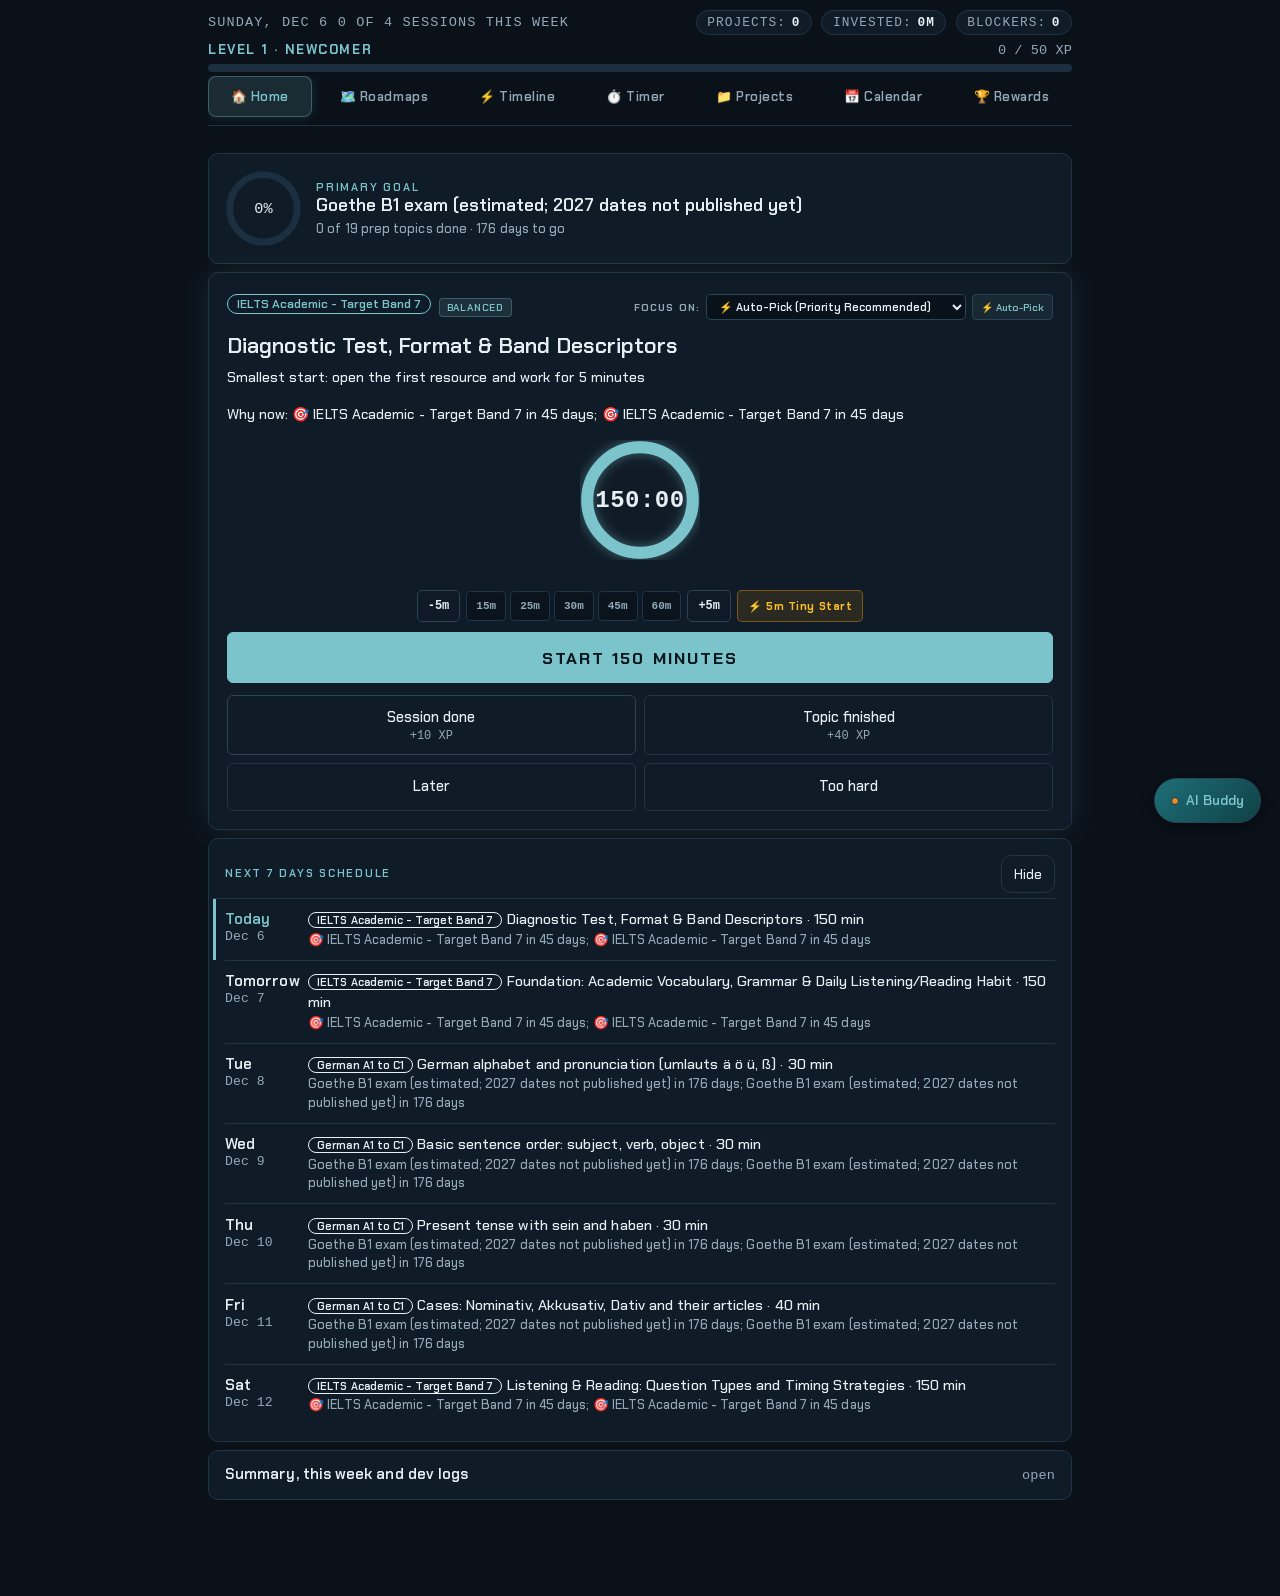
==== commit 4406fe12: "feat: Enhance goal task management and UI improvements - Added functionality to add and delete tasks" ====
--- a/public/index.html
+++ b/public/index.html
@@ -526,46 +526,138 @@
     const PT={};
     function pick(o){
       o=o||{};const now=Date.now(), sc={}, why={};
-      if(S.pin&&idx[S.pin]&&!isDone(S.pin)&&ready(idx[S.pin])){const n=idx[S.pin];return{n,lad:n.lad,why:'You chose this from the roadmap'}}
-      const add=(id,s,w)=>{sc[id]=(sc[id]||0)+s;(why[id]=why[id]||[]).push([s,w])};
-      const fp=focusP();
-      for(const p of allProjects()){
-        if(p.status==='paused')continue;
-        const f=fp?(fp.id===p.id?1:.25):1, best={};
-        needsOf(p).forEach((nid,i)=>{
-          if(isDone(nid)||!idx[nid])return;
-          const base=p.priority*p.priority*Math.max(10-i,2);
-          for(const c of closure(nid)){
-            if(isDone(c)||!ready(idx[c]))continue;
-            const s=c===nid?base:base*.9;
-            if(!best[c]||best[c].s<s)best[c]={s,w:c===nid?p.name+' needs this':p.name+' needs '+short(idx[nid]).toLowerCase()+', and this comes first'};
+      const mode = (window.getCurrentMode ? window.getCurrentMode() : 'balanced');
+      const activeGoals = (window.getActiveGoals ? window.getActiveGoals() : []);
+      const pausedGoals = (window.getPausedGoals ? window.getPausedGoals() : []);
+
+      // 0. If pinned, verify it is NOT paused and NOT violating exam mode
+      if(S.pin && idx[S.pin] && !isDone(S.pin)){
+        const pNode = idx[S.pin];
+        const isPaused = window.isTopicPaused ? window.isTopicPaused(pNode.id, pNode.lad ? pNode.lad.id : null) : false;
+        if(isPaused){
+          S.pin = null;
+          save();
+        } else if (mode === 'exam_only') {
+          // In exam mode, pinned node must belong to an active exam goal
+          const inExam = activeGoals.some(g => (g.type === 'exam' || g.type === 'academic') && (
+            g.id === (pNode.lad ? pNode.lad.id : null) ||
+            (g.prep_ids && g.prep_ids.includes(pNode.id)) ||
+            (g.syllabus && g.syllabus.some(s => s.id === pNode.id))
+          ));
+          if(!inExam){
+            S.pin = null;
+            save();
+          } else if(ready(pNode)){
+            return {n: pNode, lad: pNode.lad, why: 'You chose this from your exam goals'};
           }
-        });
-        for(const c in best)add(c,best[c].s*f,best[c].w);
-      }
-      for(const p of S.projects){
-        if(p.status==='paused')continue;
-        const f=fp?(fp.id===p.id?1:.25):1, t=ptNodes(p).find(n=>!isDone(n.id)&&!(S.later[n.id]>now));
-        if(!t)continue;
-        const dl=daysTo(p.deadline);
-        add(t.id,p.priority*p.priority*12*f+(dl!=null?Math.max(0,20-dl)*.5*f:0),p.name+(fp&&fp.id===p.id?' is your focus project':' is one of your projects')+(dl!=null?(dl>=0?', due in '+dl+' days':', past its date'):''));
-      }
-      for(const e of D.events){
-        const ed=evDate(e);if(!ed)continue;
-        const days=Math.max((new Date(ed)-now)/DAY,3);
-        if(days>180)continue;
-        const u=(e.weight||0)*300/days;if(!u)continue;
-        for(const t of (e.prep||[])){
-          const ids=idx[t]?[t]:[(D.ladders.find(l=>l.id===t)||{nodes:[]}).nodes.find(n=>!isDone(n.id)&&ready(n))?.id].filter(Boolean);
-          for(const nid of ids)for(const c of closure(nid))if(!isDone(c)&&ready(idx[c]))add(c,u,e.name+' in '+Math.round(days)+' days');
-        }
-      }
-      for(const l of D.ladders){
-        const n=firstOpen(l);if(!n)continue;
-        const gap=Math.max(0,(l.floor-weekCount(l.id))/l.floor);
-        const idle=Math.min((now-(S.last[l.id]||0))/DAY,7);
-        add(n.id,gap*6+idle*.4,'keeps '+l.name+' moving this week');
-      }
+        } else if(ready(pNode)){
+          return {n: pNode, lad: pNode.lad, why: 'You chose this target'};
+        }
+      }
+
+      const add=(id,s,w)=>{
+        // Never score paused topics
+        const cn = idx[id] || PT[id];
+        if(!cn) return;
+        const ladId = cn.lad ? cn.lad.id : null;
+        if(window.isTopicPaused && window.isTopicPaused(id, ladId)) return;
+        sc[id]=(sc[id]||0)+s;
+        (why[id]=why[id]||[]).push([s,w]);
+      };
+
+      // 1. In EXAM ONLY mode: strictly score and recommend from active exam goals
+      if(mode === 'exam_only'){
+        for(const g of activeGoals){
+          const isExam = (g.type === 'exam' || g.type === 'academic');
+          if(!isExam) continue;
+          const pMult = g.priority === 'urgent' ? 12 : g.priority === 'high' ? 8 : 4;
+          const days = g.target_date ? daysTo(g.target_date) : 60;
+          const urgency = days != null ? Math.max(1, 200 / Math.max(days, 3)) : 20;
+
+          // Search in syllabus
+          const syl = g.syllabus || [];
+          for(const t of syl){
+            if(isDone(t.id) || !idx[t.id]) continue;
+            if(!ready(idx[t.id])) continue;
+            const tDays = t.due ? daysTo(t.due) : days;
+            const tUrg = tDays != null ? Math.max(1, 150 / Math.max(tDays, 2)) : 10;
+            add(t.id, pMult * 50 + urgency + tUrg, g.title || g.name || 'Exam goal' + ' (Exam focus · due ' + (t.due || g.target_date || 'soon') + ')');
+          }
+
+          // Search in ladder nodes matching goal
+          const lad = D.ladders.find(l => l.id === g.id);
+          if(lad){
+            for(const n of lad.nodes){
+              if(isDone(n.id) || !ready(n)) continue;
+              add(n.id, pMult * 40 + urgency, (g.title || g.name || lad.name) + ' exam curriculum step');
+            }
+          }
+        }
+      } else {
+        // Balanced or Builder Mode
+        // Score active Goals FIRST with high weight
+        for(const g of activeGoals){
+          const pMult = g.priority === 'urgent' ? 10 : g.priority === 'high' ? 7 : 4;
+          const days = g.target_date ? daysTo(g.target_date) : 90;
+          const urgency = days != null ? Math.max(1, 120 / Math.max(days, 3)) : 10;
+          const syl = g.syllabus || [];
+          for(const t of syl){
+            if(isDone(t.id) || !idx[t.id] || !ready(idx[t.id])) continue;
+            const tDays = t.due ? daysTo(t.due) : days;
+            const tUrg = tDays != null ? Math.max(1, 100 / Math.max(tDays, 2)) : 5;
+            add(t.id, pMult * 35 + urgency + tUrg, '🎯 Goal: ' + (g.title || g.name) + (t.due ? ', due ' + t.due : ''));
+          }
+        }
+
+        // Projects scoring (builder mode gives 2.5x)
+        const projMult = (mode === 'builder' ? 2.5 : 1);
+        const fp = focusP();
+        for(const p of allProjects()){
+          if(p.status==='paused') continue;
+          const f = (fp ? (fp.id===p.id ? 1.5 : .3) : 1) * projMult, best={};
+          needsOf(p).forEach((nid,i)=>{
+            if(isDone(nid)||!idx[nid])return;
+            const base=p.priority*p.priority*Math.max(10-i,2);
+            for(const c of closure(nid)){
+              if(isDone(c)||!ready(idx[c]))continue;
+              const s=c===nid?base:base*.9;
+              if(!best[c]||best[c].s<s)best[c]={s,w:c===nid?p.name+' needs this':p.name+' needs '+short(idx[nid]).toLowerCase()+', and this comes first'};
+            }
+          });
+          for(const c in best)add(c,best[c].s*f,best[c].w);
+        }
+
+        for(const p of S.projects){
+          if(p.status==='paused')continue;
+          const f = (fp ? (fp.id===p.id ? 1.5 : .3) : 1) * projMult;
+          const t = ptNodes(p).find(n=>!isDone(n.id)&&!(S.later[n.id]>now));
+          if(!t)continue;
+          const dl=daysTo(p.deadline);
+          add(t.id,p.priority*p.priority*12*f+(dl!=null?Math.max(0,20-dl)*.5*f:0),p.name+(fp&&fp.id===p.id?' is your focus project':' is one of your projects')+(dl!=null?(dl>=0?', due in '+dl+' days':', past its date'):''));
+        }
+
+        for(const e of D.events){
+          // Exclude events from paused goals
+          if(window.isGoalPaused && window.isGoalPaused(e.goal_id)) continue;
+          const ed=evDate(e);if(!ed)continue;
+          const days=Math.max((new Date(ed)-now)/DAY,3);
+          if(days>180)continue;
+          const u=(e.weight||0)*300/days;if(!u)continue;
+          for(const t of (e.prep||[])){
+            const ids=idx[t]?[t]:[(D.ladders.find(l=>l.id===t)||{nodes:[]}).nodes.find(n=>!isDone(n.id)&&ready(n))?.id].filter(Boolean);
+            for(const nid of ids)for(const c of closure(nid))if(!isDone(c)&&ready(idx[c]))add(c,u,e.name+' in '+Math.round(days)+' days');
+          }
+        }
+
+        for(const l of D.ladders){
+          if(window.isGoalPaused && window.isGoalPaused(l.id)) continue;
+          const n=firstOpen(l);if(!n)continue;
+          const gap=Math.max(0,(l.floor-weekCount(l.id))/l.floor);
+          const idle=Math.min((now-(S.last[l.id]||0))/DAY,7);
+          add(n.id,gap*6+idle*.4,'keeps '+l.name+' moving this week');
+        }
+      }
+
       let best=null;
       for(const id in sc){
         if(S.later[id]>now)continue;
@@ -573,7 +665,7 @@
         if(!best||sc[id]>best.s)best={id,s:sc[id]};
       }
       if(!best)return null;
-      const n=idx[best.id]||PT[best.id], reasons=why[best.id].sort((a,b)=>b[0]-a[0]).slice(0,2).map(r=>r[1]);
+      const n=idx[best.id]||PT[best.id], reasons=(why[best.id]||[]).sort((a,b)=>b[0]-a[0]).slice(0,2).map(r=>r[1]);
       return {n,lad:n.lad,why:reasons.join('; ')};
     }
 
@@ -594,8 +686,31 @@
       if(!cur){f.innerHTML='<p class="msg">Nothing is ready. Everything is done or snoozed. Add skills in skills.json.</p>'}
       else{
         const n=cur.n, lad=cur.lad||n.lad||{id:'misc',name:'Next step'}, mins=n.min||25;
-        f.innerHTML=`<p class="track"></p><h1></h1><p class="hint"></p><p class="why"></p>
+        f.innerHTML=`<div class="focus-head-bar">
+          <div class="focus-track-wrap">
+            <span class="track"></span>
+            <span class="focus-badge" id="focus-mode-badge"></span>
+          </div>
+          <div class="focus-target-select-wrap">
+            <label class="focus-lbl" for="focus-quick-select">FOCUS ON:</label>
+            <select id="focus-quick-select" class="focus-target-select" title="Switch focus topic or task"></select>
+            <button id="focus-clear-pin" class="focus-clear-btn" title="Return to smart priority recommendation">⚡ Auto-Pick</button>
+          </div>
+        </div>
+        <h1></h1><p class="hint"></p><p class="why"></p>
         <div class="ring"><svg viewBox="0 0 100 100"><circle class="bg" cx="50" cy="50" r="44"/><circle class="fg" id="fg" cx="50" cy="50" r="44" stroke-dasharray="276.46" stroke-dashoffset="0"/></svg><div class="t" id="clock"></div></div>
+        <div class="timer-adjust-row">
+          <button class="dur-step-btn" id="dur-minus" title="Subtract 5 minutes">-5m</button>
+          <div class="dur-chips">
+            <button class="dur-chip" data-min="15">15m</button>
+            <button class="dur-chip" data-min="25">25m</button>
+            <button class="dur-chip" data-min="30">30m</button>
+            <button class="dur-chip" data-min="45">45m</button>
+            <button class="dur-chip" data-min="60">60m</button>
+          </div>
+          <button class="dur-step-btn" id="dur-plus" title="Add 5 minutes">+5m</button>
+          <button class="tiny-chip-btn" id="dur-tiny" title="Tiny step: 5 min low friction start">⚡ 5m Tiny Start</button>
+        </div>
         <button class="main" id="go">Start ${mins} minutes</button>
         <button class="mini" id="rst" hidden>Start over</button>
         <div class="row"><button id="ok">Session done<small>+${XP.session} XP</small></button><button id="fin">Topic finished<small>+${XP.topic} XP</small></button><button id="later">Later</button><button id="hard">Too hard</button></div>`;
@@ -603,13 +718,150 @@
         f.querySelector('h1').textContent=n.t;
         f.querySelector('.hint').textContent='Smallest start: '+(n.tiny||'open the first resource and work for 5 minutes');
         f.querySelector('.why').textContent='Why now: '+cur.why;
+
+        // Mode badge
+        const modeBadge=$('focus-mode-badge');
+        if(modeBadge){
+          const m=window.getCurrentMode?window.getCurrentMode():'balanced';
+          modeBadge.textContent=m==='exam_only'?'EXAM FOCUS':m==='builder'?'BUILDER':'BALANCED';
+        }
+
+        // Populate Target Quick Switcher
+        const sel=$('focus-quick-select');
+        if(sel){
+          sel.innerHTML='';
+          const autoOpt=document.createElement('option');
+          autoOpt.value='__auto__';
+          autoOpt.textContent='⚡ Auto-Pick (Priority Recommended)';
+          sel.appendChild(autoOpt);
+
+          const activeGoals=window.getActiveGoals?window.getActiveGoals():[];
+          const m=window.getCurrentMode?window.getCurrentMode():'balanced';
+
+          if(activeGoals.length>0){
+            const grp=document.createElement('optgroup');
+            grp.label='🎯 Active Goal Tasks';
+            let c=0;
+            for(const g of activeGoals){
+              const syl=g.syllabus||[];
+              for(const t of syl){
+                if(isDone(t.id))continue;
+                const opt=document.createElement('option');
+                opt.value=t.id;
+                opt.textContent=`[${(g.title||g.name||'Goal').slice(0,14)}] ${t.title||t.t}`;
+                grp.appendChild(opt);
+                c++;
+              }
+            }
+            if(c>0)sel.appendChild(grp);
+          }
+
+          if(m!=='exam_only'&&D.ladders){
+            const grp=document.createElement('optgroup');
+            grp.label='🗺️ Roadmap Quests';
+            let c=0;
+            for(const l of D.ladders){
+              if(window.isGoalPaused&&window.isGoalPaused(l.id))continue;
+              for(const item of l.nodes){
+                if(isDone(item.id))continue;
+                if(window.isTopicPaused&&window.isTopicPaused(item.id,l.id))continue;
+                const opt=document.createElement('option');
+                opt.value=item.id;
+                opt.textContent=`[${l.name}] ${item.t}`;
+                grp.appendChild(opt);
+                c++;
+                if(c>=40)break;
+              }
+            }
+            if(c>0)sel.appendChild(grp);
+          }
+
+          if(m!=='exam_only'){
+            const grp=document.createElement('optgroup');
+            grp.label='📁 Personal Projects';
+            const projs=allProjects().filter(p=>p.status!=='paused');
+            for(const p of projs){
+              for(const item of ptNodes(p)){
+                if(isDone(item.id))continue;
+                const opt=document.createElement('option');
+                opt.value=item.id;
+                opt.textContent=`[${p.name}] ${item.t}`;
+                grp.appendChild(opt);
+              }
+            }
+            if(grp.children.length>0)sel.appendChild(grp);
+          }
+
+          if(S.pin&&sel.querySelector(`option[value="${S.pin}"]`)){
+            sel.value=S.pin;
+          }else{
+            sel.value='__auto__';
+          }
+
+          sel.onchange=function(){
+            if(this.value==='__auto__'){
+              S.pin=null;
+            }else{
+              S.pin=this.value;
+            }
+            S.tm=null;save();render();
+          };
+        }
+
+        const clearBtn=$('focus-clear-pin');
+        if(clearBtn){
+          clearBtn.onclick=function(){
+            S.pin=null;S.tm=null;save();toast('Reverted to Auto-Pick');render();
+          };
+        }
+
+        // Duration adjustments
+        let currentMins=(S.tm&&S.tm.id===n.id?Math.ceil(tmLeft()/60):(n.min||25));
+        if(currentMins<=0)currentMins=(n.min||25);
+
+        function setTimerMins(newMins){
+          newMins=Math.max(5,Math.min(180,newMins));
+          const t=S.tm&&S.tm.id===n.id?S.tm:null;
+          if(t&&t.end){
+            const diffSec=(newMins-currentMins)*60;
+            S.tm.total=Math.max(60,S.tm.total+diffSec);
+            S.tm.end+=diffSec*1000;
+            currentMins=newMins;
+            save();runTick();
+          }else if(t&&t.left>0){
+            const diffSec=(newMins-currentMins)*60;
+            S.tm.total=Math.max(60,S.tm.total+diffSec);
+            S.tm.left=Math.max(60,S.tm.left+diffSec);
+            currentMins=newMins;
+            save();setClock(S.tm.left,S.tm.total);
+            $('go').textContent='Resume ('+tmMin(S.tm.left)+' left)';
+          }else{
+            n.min=newMins;
+            currentMins=newMins;
+            setClock(newMins*60,newMins*60);
+            $('go').textContent='Start '+newMins+' minutes';
+            $('go').onclick=()=>timerGo(n.id,newMins*60);
+          }
+          f.querySelectorAll('.dur-chip').forEach(c=>{
+            c.classList.toggle('active',parseInt(c.dataset.min)===newMins);
+          });
+        }
+
+        $('dur-minus').onclick=()=>setTimerMins(currentMins-5);
+        $('dur-plus').onclick=()=>setTimerMins(currentMins+5);
+        $('dur-tiny').onclick=()=>setTimerMins(5);
+        f.querySelectorAll('.dur-chip').forEach(c=>{
+          c.onclick=()=>setTimerMins(parseInt(c.dataset.min));
+          if(parseInt(c.dataset.min)===currentMins)c.classList.add('active');
+        });
+
         timerUI(n.id,mins*60);
         if(n.pt)$('fin').firstChild.textContent='Task finished';
-        $('go').onclick=()=>timerGo(n.id,mins*60);
+        $('go').onclick=()=>timerGo(n.id,currentMins*60);
         $('ok').onclick=()=>finish('session');
         $('fin').onclick=()=>finish('topic');
         $('later').onclick=()=>{S.later[n.id]=Date.now()+DAY;if(S.pin===n.id)S.pin=null;S.tm=null;save();stop();render()};
-        $('hard').onclick=()=>{stop();S.tm=null;save();$('go').textContent='Start 5 minutes';$('go').onclick=()=>timerGo(n.id,300);setClock(300,300);$('rst').hidden=true;
+        $('hard').onclick=()=>{stop();S.tm=null;save();setTimerMins(5);$('rst').hidden=true;
           $('ok').textContent='Tiny step done · +'+XP.tiny+' XP';$('ok').onclick=()=>finish('tiny');$('fin').style.display='none'};
       }
       const pj=$('proj');pj.textContent='';
@@ -943,8 +1195,34 @@
       const n=cur.n,lad=cur.lad||n.lad||{id:'misc',name:'Next step'},ts=Date.now();
       S.log.push({id:n.id,lad:lad.id,title:n.t,ts,k:kind});
       S.last[lad.id]=ts;
-      if(kind==='topic'){S.done[n.id]=ts;if(S.pin===n.id)S.pin=null}
+      if(kind==='topic'){
+        S.done[n.id]=ts;
+        if(S.pin===n.id)S.pin=null;
+      }
+      const durMin = Math.round(((S.tm && S.tm.total ? S.tm.total : (n.min||25)*60) - (S.tm && S.tm.left!=null ? S.tm.left : 0)) / 60) || (n.min || 25);
       S.tm=null;save();stop();
+
+      // Automatically record session into SQLite / Hub timeline
+      try {
+        fetch('/api/sessions', {
+          method: 'POST',
+          headers: {'Content-Type': 'application/json'},
+          body: JSON.stringify({
+            project_id: lad.id || 'general',
+            project_name: lad.name || lad.id || 'Goal Task',
+            topic_id: n.id,
+            topic_title: n.t,
+            duration_minutes: durMin,
+            notes: kind === 'topic' ? 'Completed topic: ' + n.t : 'Focused work session on ' + n.t,
+            completed_task: (kind === 'topic')
+          })
+        }).then(r => r.json()).then(() => {
+          if(window.hubLoadSessions) window.hubLoadSessions();
+          if(window.hubLoadTimeline) window.hubLoadTimeline();
+          if(window.hubLoadCalendar) window.hubLoadCalendar();
+        }).catch(()=>{});
+      } catch(e){}
+
       const gain=kind==='topic'?XP.topic:kind==='tiny'?XP.tiny:XP.session;
       const before=Object.keys(S.badges).length,lv0=S.lvl;
       check(false);
--- a/public/app/hub.css
+++ b/public/app/hub.css
@@ -1405,3 +1405,172 @@
   }
 }
 
+/* Focus Card Enhancements: Target Selector, Mode Badge, Duration Steppers & Chips */
+.focus-head-bar {
+  display: flex;
+  align-items: center;
+  justify-content: space-between;
+  flex-wrap: wrap;
+  gap: 8px;
+  margin-bottom: 10px;
+}
+
+.focus-track-wrap {
+  display: flex;
+  align-items: center;
+  gap: 8px;
+}
+
+.focus-badge {
+  font: 600 10px 'Chakra Petch', sans-serif;
+  letter-spacing: 0.08em;
+  text-transform: uppercase;
+  padding: 2px 7px;
+  border-radius: 4px;
+  background: rgba(124, 196, 204, 0.12);
+  color: var(--accent);
+  border: 1px solid rgba(124, 196, 204, 0.3);
+}
+
+.focus-target-select-wrap {
+  display: flex;
+  align-items: center;
+  gap: 6px;
+  max-width: 100%;
+}
+
+.focus-lbl {
+  font: 700 10px 'Chakra Petch', sans-serif;
+  letter-spacing: 0.12em;
+  text-transform: uppercase;
+  color: var(--mute);
+  white-space: nowrap;
+}
+
+.focus-target-select {
+  background: #09121a;
+  border: 1px solid var(--edge, #2A4357);
+  color: var(--ink, #E6EFF4);
+  font: 600 11px 'Chakra Petch', sans-serif;
+  padding: 4px 8px;
+  border-radius: 5px;
+  outline: none;
+  max-width: 260px;
+  cursor: pointer;
+  transition: border-color 0.15s ease;
+}
+
+.focus-target-select:focus {
+  border-color: var(--accent, #7CC4CC);
+  box-shadow: 0 0 8px rgba(124, 196, 204, 0.25);
+}
+
+.focus-target-select optgroup {
+  background: #0a1622;
+  color: var(--accent);
+  font-weight: 700;
+}
+
+.focus-target-select option {
+  background: #09121a;
+  color: var(--ink);
+  font-weight: 500;
+}
+
+.focus-clear-btn {
+  font: 600 10px 'Chakra Petch', sans-serif;
+  padding: 3px 8px;
+  min-height: 26px;
+  border-radius: 4px;
+  border: 1px solid var(--edge, #2A4357);
+  background: rgba(124, 196, 204, 0.08);
+  color: var(--accent, #7CC4CC);
+  cursor: pointer;
+  display: inline-flex;
+  align-items: center;
+  gap: 4px;
+  white-space: nowrap;
+  transition: all 0.15s ease;
+}
+
+.focus-clear-btn:hover {
+  background: rgba(124, 196, 204, 0.2);
+  border-color: var(--accent, #7CC4CC);
+  box-shadow: 0 0 8px rgba(124, 196, 204, 0.2);
+}
+
+/* Duration adjustments row */
+.timer-adjust-row {
+  display: flex;
+  align-items: center;
+  justify-content: center;
+  flex-wrap: wrap;
+  gap: 6px;
+  margin: 14px 0 10px;
+}
+
+.dur-step-btn {
+  min-height: 32px;
+  padding: 0 10px;
+  font: 700 12px var(--mono, monospace);
+  background: rgba(15, 27, 38, 0.8);
+  border: 1px solid var(--edge, #2A4357);
+  border-radius: 5px;
+  color: var(--ink);
+  cursor: pointer;
+  transition: all 0.15s ease;
+}
+
+.dur-step-btn:hover {
+  border-color: var(--accent, #7CC4CC);
+  color: var(--accent, #7CC4CC);
+  background: rgba(124, 196, 204, 0.1);
+}
+
+.dur-chips {
+  display: flex;
+  align-items: center;
+  gap: 4px;
+}
+
+.dur-chip {
+  min-height: 30px;
+  padding: 0 9px;
+  font: 600 11px var(--mono, monospace);
+  background: rgba(10, 18, 26, 0.7);
+  border: 1px solid var(--line, #1F3547);
+  border-radius: 4px;
+  color: var(--mute, #93A9B8);
+  cursor: pointer;
+  transition: all 0.15s ease;
+}
+
+.dur-chip:hover, .dur-chip.active {
+  border-color: var(--accent, #7CC4CC);
+  color: var(--ink);
+  background: rgba(124, 196, 204, 0.15);
+}
+
+.tiny-chip-btn {
+  min-height: 32px;
+  padding: 0 10px;
+  font: 700 11px 'Chakra Petch', sans-serif;
+  letter-spacing: 0.05em;
+  background: rgba(245, 158, 11, 0.12);
+  border: 1px solid rgba(245, 158, 11, 0.4);
+  color: #fbbf24;
+  border-radius: 5px;
+  cursor: pointer;
+  display: inline-flex;
+  align-items: center;
+  gap: 4px;
+  transition: all 0.15s ease;
+}
+
+.tiny-chip-btn:hover {
+  background: rgba(245, 158, 11, 0.22);
+  border-color: #f59e0b;
+  box-shadow: 0 0 10px rgba(245, 158, 11, 0.25);
+}
+
+
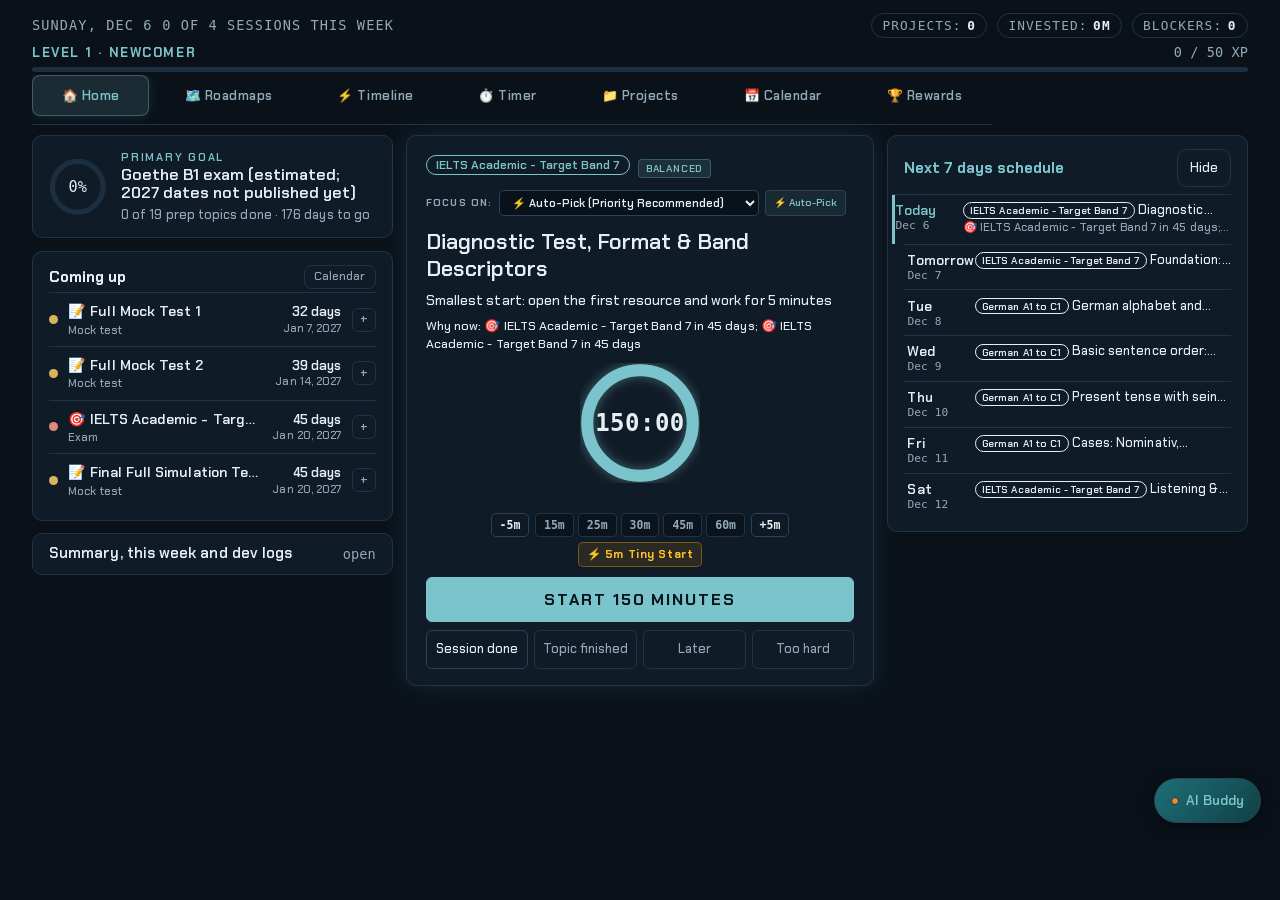
==== commit 6d1d6b15: "UI layout iteration" ====
--- a/public/index.html
+++ b/public/index.html
@@ -9,6 +9,7 @@
   <title>Roadmap Buddy // Unified Cockpit</title>
   <link rel="stylesheet" href="app/space.css">
   <link rel="stylesheet" href="app/hub.css">
+  <link rel="stylesheet" href="app/polish.css">
   <style>
     :root{--bg:#eef2f4;--ink:#14202b;--mute:#5d6f7c;--line:#cfd9df;--accent:#1f6f78;--accent-ink:#fff;--track:#d9e3e8;--card:#f8fafb;color-scheme:light}
     @media (prefers-color-scheme:dark){:root:not([data-theme="light"]){--bg:#101a22;--ink:#e6edf1;--mute:#8fa2b0;--line:#2a3b49;--accent:#7cc4cc;--accent-ink:#0b1318;--track:#223240;--card:#15212b;color-scheme:dark}}
@@ -1259,5 +1260,6 @@
   <script src="app/hub.js"></script>
   <script src="app/goals.js"></script>
   <script src="app/buddy.js"></script>
+  <script src="app/polish.js"></script>
 </body>
 </html>
--- a/public/app/polish.css
+++ b/public/app/polish.css
@@ -0,0 +1,131 @@
+/* polish.css: calmer spacing and colour, wide-window Home dashboard, Coming up card.
+   Loaded after hub.css. Only overrides look; no feature is removed. */
+
+/* ---- calmer chips and accents: one accent colour, types differ by a small dot ---- */
+.chip,.metric-pill,.nav-tab-btn,.mode-pill{box-shadow:none}
+.metric-pill{background:transparent;border-color:var(--line)}
+.cu-chip{display:inline-flex;align-items:center;gap:.35rem;font:600 .66rem var(--mono,monospace);letter-spacing:.08em;text-transform:uppercase;color:var(--mute);border:1px solid var(--line);border-radius:999px;padding:.12rem .5rem;white-space:nowrap}
+.cu-chip::before{content:"";width:.5rem;height:.5rem;border-radius:50%;background:var(--cu,var(--mute))}
+.cu-chip.k-exam{--cu:#e0897a}.cu-chip.k-test{--cu:#d9b45c}.cu-chip.k-ctf{--cu:#7cc4cc}.cu-chip.k-gsoc{--cu:#9aa7e8}
+.cu-chip.k-contest,.cu-chip.k-hackathon{--cu:#7cc4cc}.cu-chip.k-deadline,.cu-chip.k-application{--cu:#d9b45c}.cu-chip.k-milestone{--cu:#8fd0a2}
+
+/* ---- This week pace: names on one line, dots at the right ---- */
+.t-row{display:flex;align-items:center;justify-content:space-between;gap:.8rem;padding:.35rem 0}
+.t-row .n{flex:1 1 auto;width:auto;min-width:0;font-size:.9rem;overflow:hidden;text-overflow:ellipsis;white-space:nowrap}
+.t-row .dots{flex:0 0 auto}
+.p-row{display:flex;justify-content:space-between;align-items:center;gap:.8rem;padding:.35rem 0}
+.p-row .p-hide{margin-left:.5rem;font-size:.68rem;padding:.1rem .45rem;min-height:0;width:auto;opacity:.7}
+.p-hidden-note{font-size:.75rem;color:var(--mute);margin-top:.4rem}
+.p-hidden-note button{width:auto;min-height:0;padding:.1rem .5rem;font-size:.72rem}
+
+/* ---- spacing on the Home cards ---- */
+#v-home>.card,#v-home>details{margin:0}
+#v-home{gap:1rem}
+.card.goal{padding:1.1rem 1.2rem}
+.card.nx{padding:1.3rem 1.4rem}
+#strip{padding:1rem 1.1rem}
+#strip .sd{padding:.7rem 0;border-top:1px solid var(--line)}
+#strip .strip-h{margin-bottom:.4rem}
+
+/* ---- wide windows: use the whole width, three columns like the old dashboard ---- */
+@media (min-width:1100px){
+  body>div[style*="max-width"]{max-width:120rem!important;padding:.8rem 2rem 3rem!important}
+  .hub-nav{max-width:60rem}
+  #v-home:not([hidden]){display:grid;grid-template-columns:minmax(0,1fr) minmax(0,1.3fr) minmax(0,1fr);gap:1rem;align-items:start}
+  #v-home>#goal{grid-column:1;grid-row:1}
+  #v-home>#comingup{grid-column:1;grid-row:2}
+  #v-home>#more{grid-column:1;grid-row:3}
+  #v-home>.nx{grid-column:2;grid-row:1/span 3}
+  #v-home>#strip{grid-column:3;grid-row:1/span 3}
+}
+@media (min-width:1100px) and (min-height:700px){
+  #v-home>#strip{max-height:calc(100vh - 12rem);overflow:auto}
+}
+
+/* ---- phones and narrow windows: next step first, Coming up after the schedule ---- */
+@media (max-width:1099px){
+  #v-home:not([hidden]){display:flex;flex-direction:column;gap:1rem}
+  #v-home>#comingup{order:3}
+  #v-home>#more{order:4}
+  .hub-metrics{flex-wrap:wrap}
+}
+#strip .sd{padding-left:.6rem;padding-right:.2rem}
+
+/* ---- calendar: shorter day cells on wide windows so the month fits on screen ---- */
+@media (min-width:900px){
+  .cal-day-cell{aspect-ratio:auto;min-height:5.2rem}
+}
+
+/* ================= v3: calm one-screen Home =================
+   Rules: one idea per card, one line per item, details on demand, no page scroll on a laptop. */
+
+/* Coming up: one line per item */
+#comingup{padding:.8rem 1rem}
+.cu-head{display:flex;align-items:center;justify-content:space-between;margin-bottom:.2rem}
+#comingup h2{margin:0;font-size:.95rem;letter-spacing:0;text-transform:none;color:var(--ink);font-weight:650}
+.cu-all{min-height:0;padding:.15rem .6rem;font-size:.75rem;border-radius:.5rem;color:var(--mute);border-width:1px}
+.cu-row{display:grid;grid-template-columns:.55rem 1fr auto auto;align-items:center;gap:.65rem;padding:.5rem 0;border-top:1px solid var(--line)}
+.cu-row:first-of-type{border-top:0}
+.cu-dot{width:.55rem;height:.55rem;border-radius:50%;background:var(--cu,var(--mute))}
+.cu-row.k-exam{--cu:#e0897a}.cu-row.k-test{--cu:#d9b45c}.cu-row.k-ctf,.cu-row.k-contest,.cu-row.k-hackathon{--cu:#7cc4cc}
+.cu-row.k-gsoc{--cu:#9aa7e8}.cu-row.k-deadline,.cu-row.k-application{--cu:#d9b45c}.cu-row.k-milestone{--cu:#8fd0a2}
+.cu-name{min-width:0;display:flex;flex-direction:column}
+.cu-t{font-weight:600;font-size:.88rem;white-space:nowrap;overflow:hidden;text-overflow:ellipsis}
+.cu-k{font-size:.7rem;color:var(--mute)}
+.cu-when{text-align:right;font-size:.7rem;color:var(--mute);white-space:nowrap;line-height:1.25}
+.cu-when b{display:block;color:var(--ink);font-size:.82rem;font-weight:600}
+.cu-act{display:flex;gap:.2rem}
+.cu-act a{display:grid;place-items:center;width:1.5rem;height:1.5rem;border-radius:.4rem;border:1px solid var(--line);color:var(--mute);text-decoration:none;font-size:.8rem}
+.cu-act a:hover,.cu-act a:focus-visible{color:var(--accent);border-color:var(--accent)}
+
+/* Goal card: tighter, the buttons become a quiet row */
+.card.goal{padding:.8rem 1rem}
+#goal .gring{width:3.6rem;height:3.6rem}
+#goal h2{font-size:1rem}
+
+/* Next step: the one loud card. Smaller ring, clamped copy, quieter secondary buttons */
+.card.nx{padding:1rem 1.2rem}
+.nx .ring{width:5.6rem;height:5.6rem;margin:0 auto .6rem}
+.nx .ring .t{font-size:1.25rem}
+.nx h1{font-size:1.2rem;line-height:1.25;margin:.4rem 0 .3rem}
+.nx .hint{margin:0 0 .4rem;font-size:.85rem;display:-webkit-box;-webkit-line-clamp:2;-webkit-box-orient:vertical;overflow:hidden}
+.nx .why{margin:0 0 .6rem;font-size:.78rem;display:-webkit-box;-webkit-line-clamp:2;-webkit-box-orient:vertical;overflow:hidden}
+.nx .timer-adjust-row{margin-bottom:.6rem;gap:.35rem}
+.nx .timer-adjust-row button{min-height:0;padding:.25rem .5rem;font-size:.72rem}
+.nx button.main{min-height:2.8rem;font-size:1rem}
+.nx .row{grid-template-columns:repeat(4,1fr);gap:.4rem;margin-top:.5rem}
+.nx .row button{min-height:2.4rem;padding:.3rem .4rem;font-size:.8rem;border-color:var(--line);color:var(--mute)}
+.nx .row button small{display:none}
+.nx .row #ok{color:var(--ink)}
+
+/* 7-day schedule: one line per day, reasons live in the tooltip */
+#strip{padding:.8rem 1rem}
+#strip .strip-h h2{font-size:.95rem;letter-spacing:0;text-transform:none;font-weight:650}
+#strip .sd{grid-template-columns:3.6rem 1fr;padding:.45rem 0 .45rem .2rem}
+#strip .sd .dl{font-size:.7rem;line-height:1.2}
+#strip .sd .dl b{font-size:.85rem}
+#strip .ev2,#strip .tskl{font-size:.8rem;line-height:1.3;display:-webkit-box;-webkit-line-clamp:1;-webkit-box-orient:vertical;overflow:hidden}
+#strip .sub{font-size:.72rem;display:-webkit-box;-webkit-line-clamp:1;-webkit-box-orient:vertical;overflow:hidden}
+#strip .sub[hidden]{display:none!important}
+#strip .chip{font-size:.62rem;padding:.05rem .4rem}
+
+/* Header: one slim line instead of three stacked rows */
+.hud{margin:0 0 .3rem}
+.hud .bar{height:.3rem}
+.hub-nav{margin-bottom:.6rem}
+
+/* Wide laptop windows: natural height, left column stacks, summary stays collapsed */
+@media (min-width:1100px){
+  #v-home:not([hidden]){gap:.8rem;align-items:start;grid-template-rows:auto auto 1fr}
+  #v-home>#goal{grid-row:1}
+  #v-home>#comingup{grid-row:2;overflow:visible}
+  #v-home>#more{grid-row:3;margin:0;align-self:start}
+  #v-home>#more[open]{max-height:60vh;overflow:auto}
+  #v-home>.nx{grid-row:1/span 3}
+  #v-home>#strip{grid-row:1/span 3;max-height:none;overflow:visible}
+  #v-home>#more:not([open]) summary{padding:.55rem 1rem;min-height:0}
+}
+/* Phones: same calm sizes, normal flow */
+@media (max-width:1099px){
+  .nx .row{grid-template-columns:1fr 1fr}
+}
